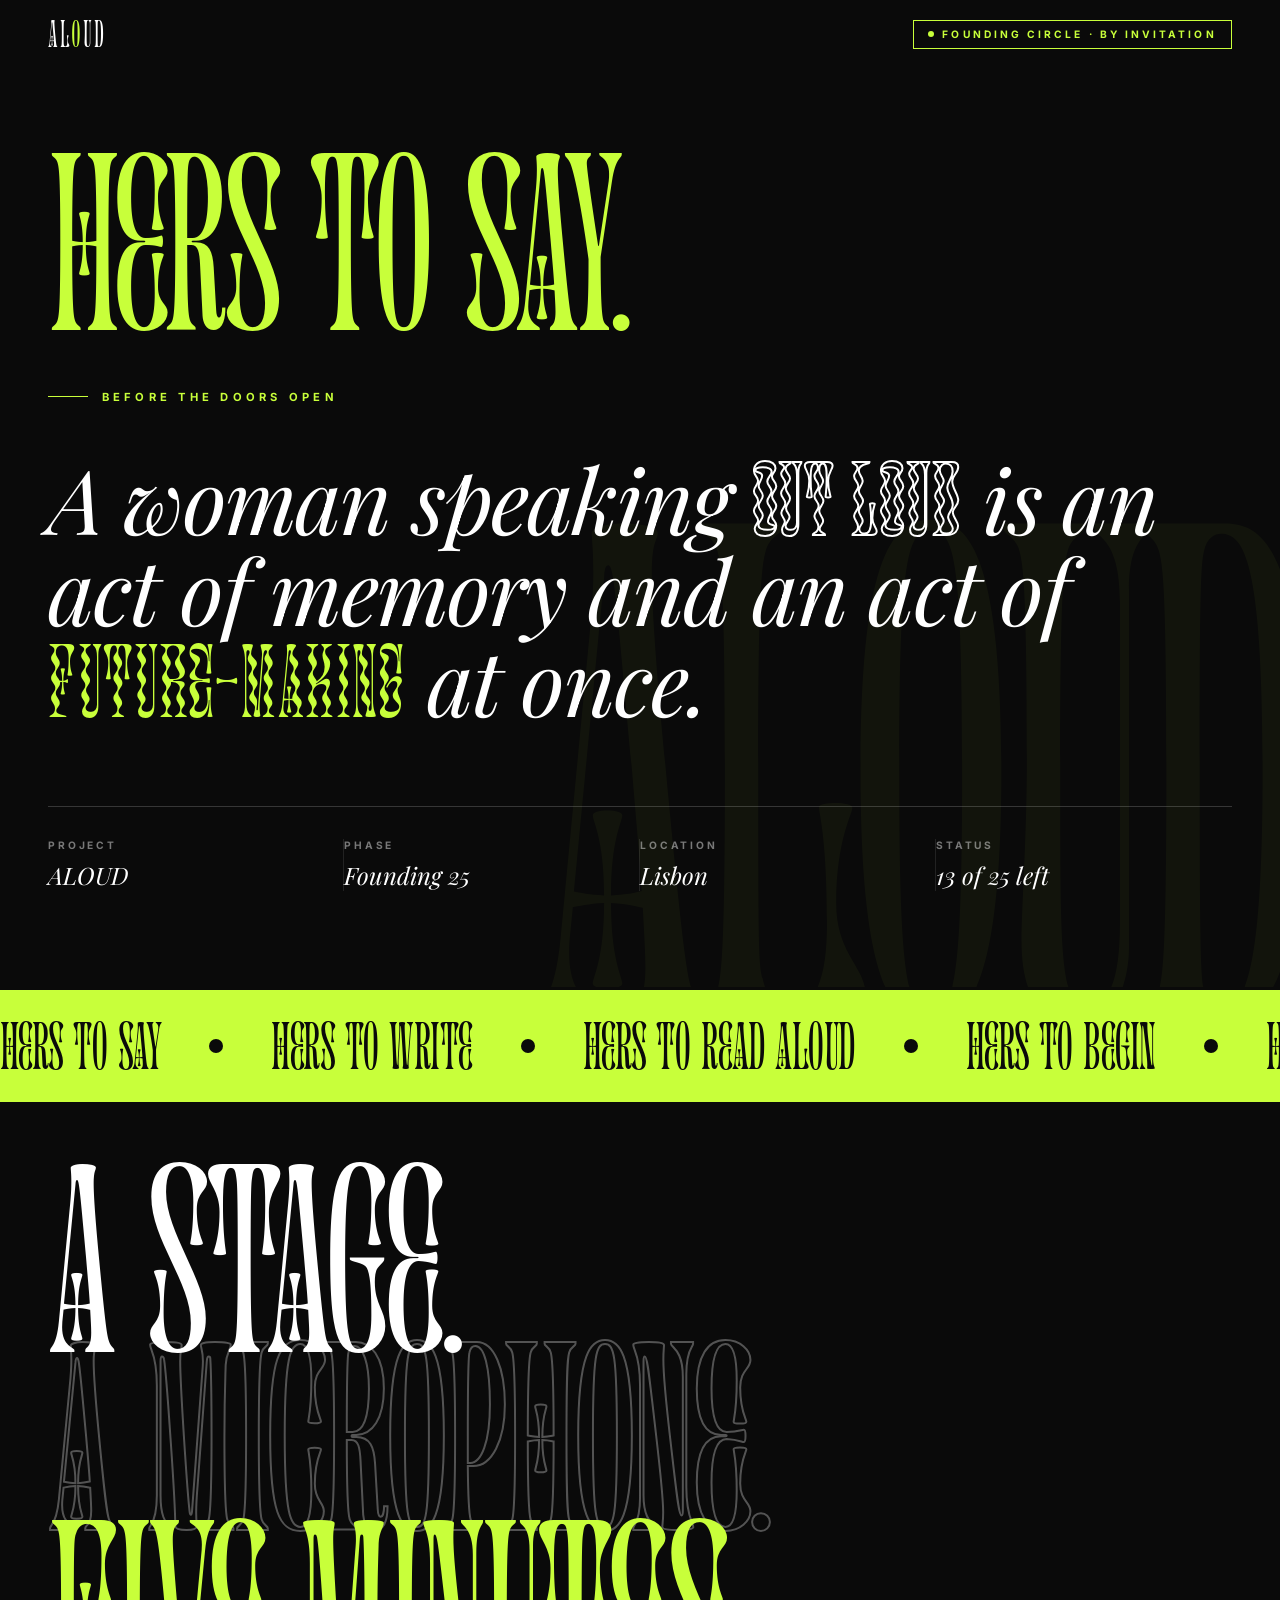
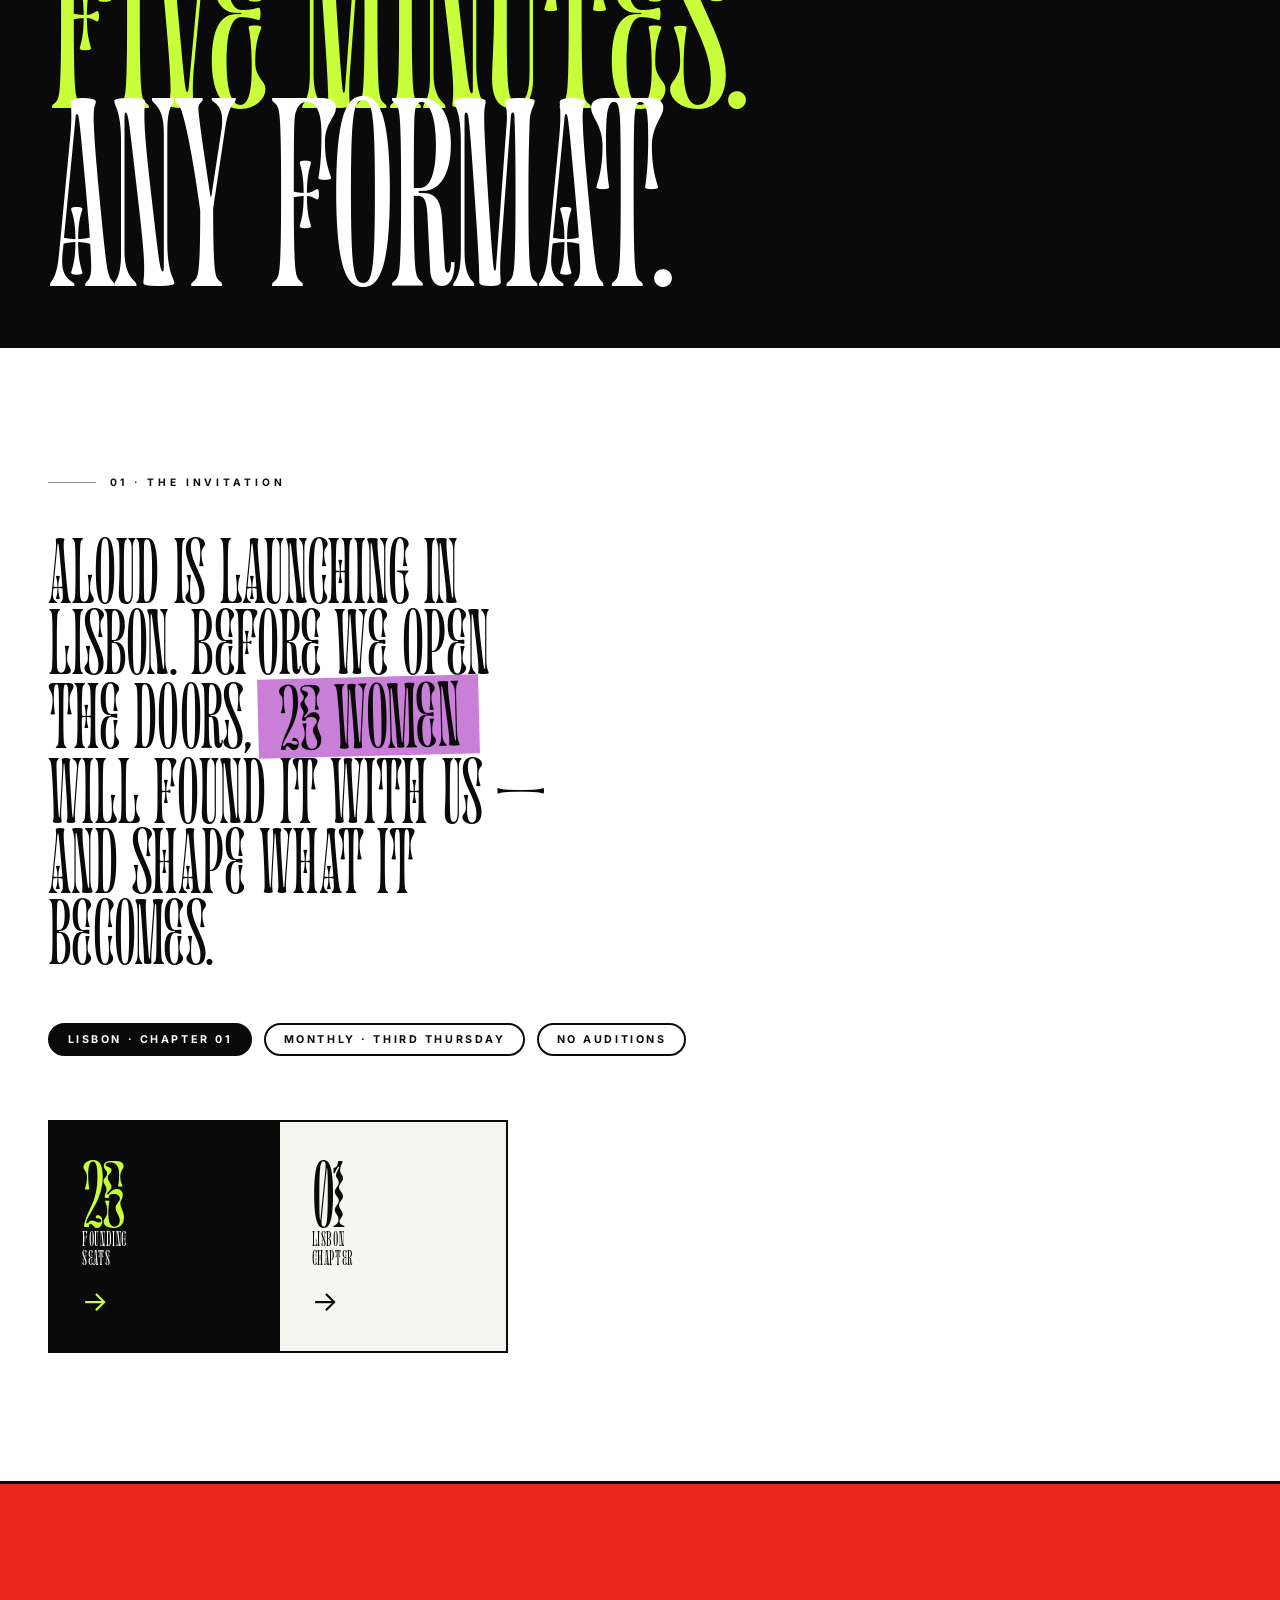
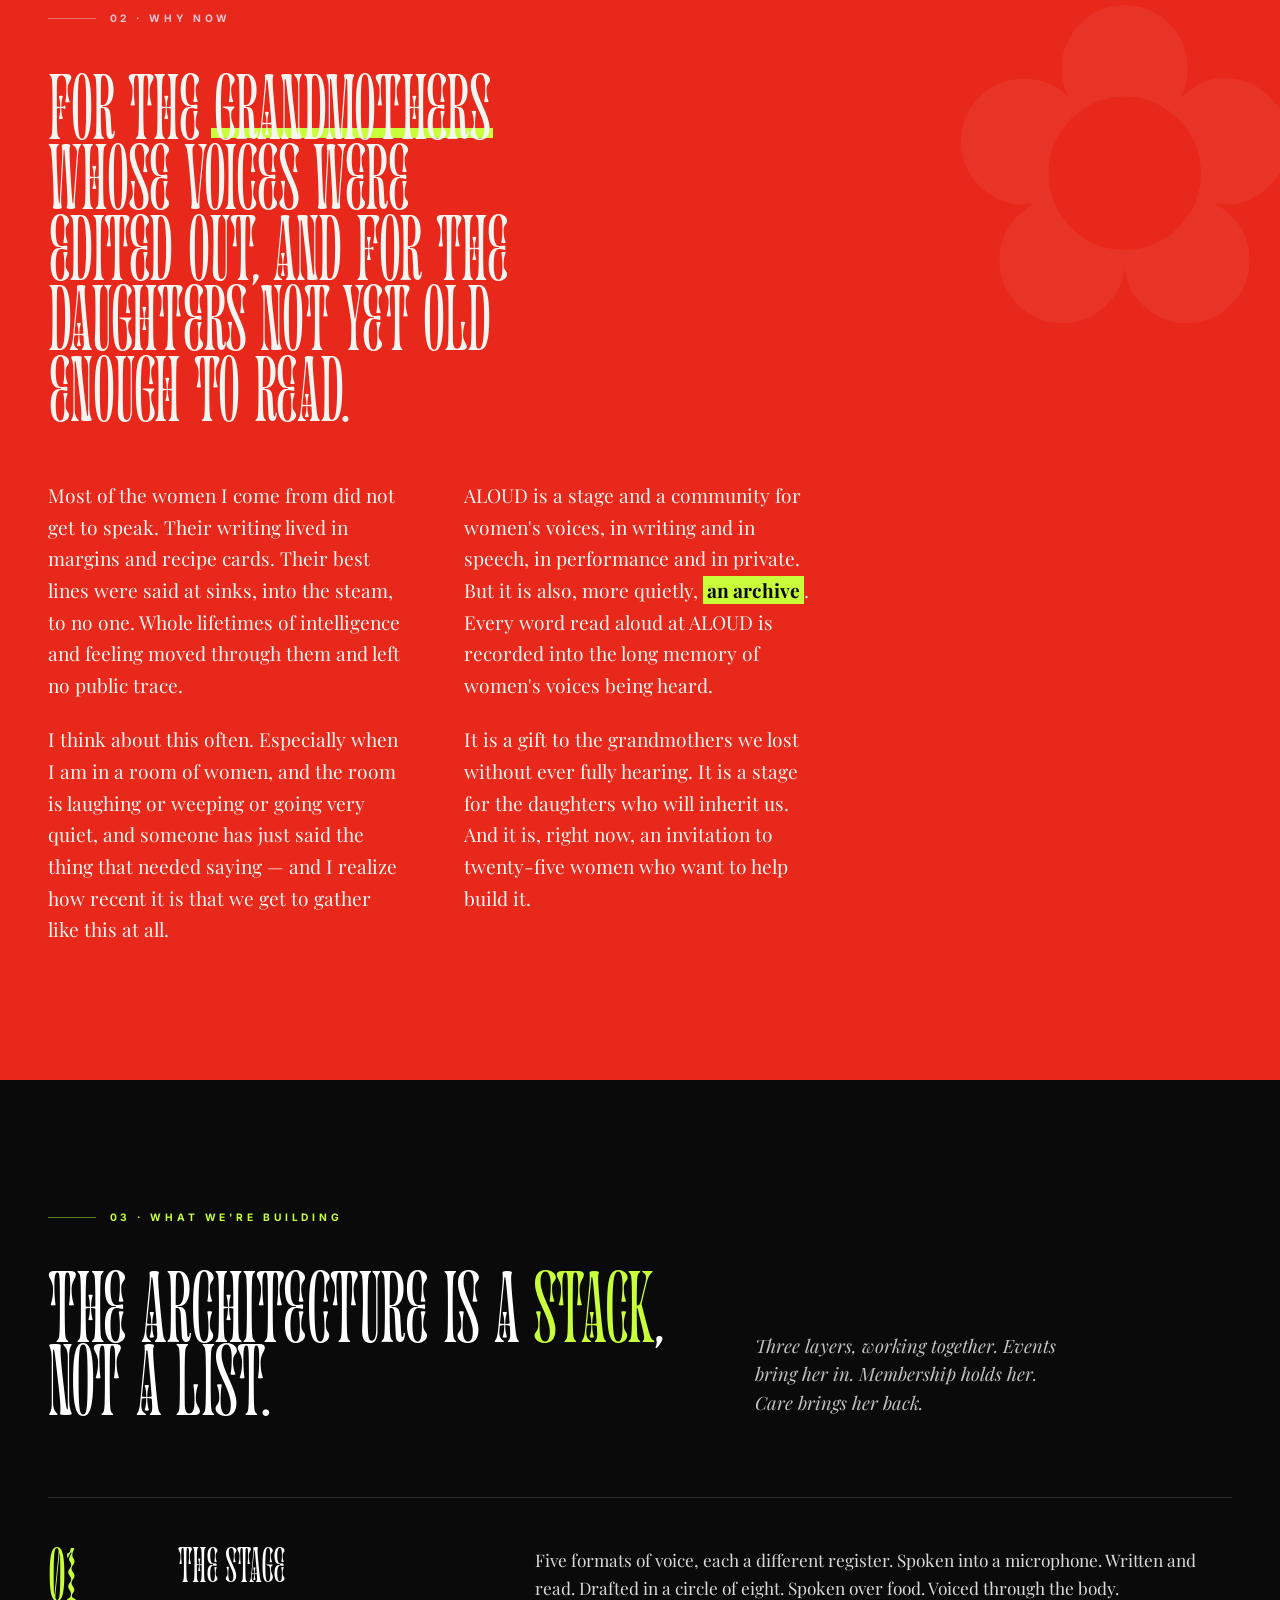
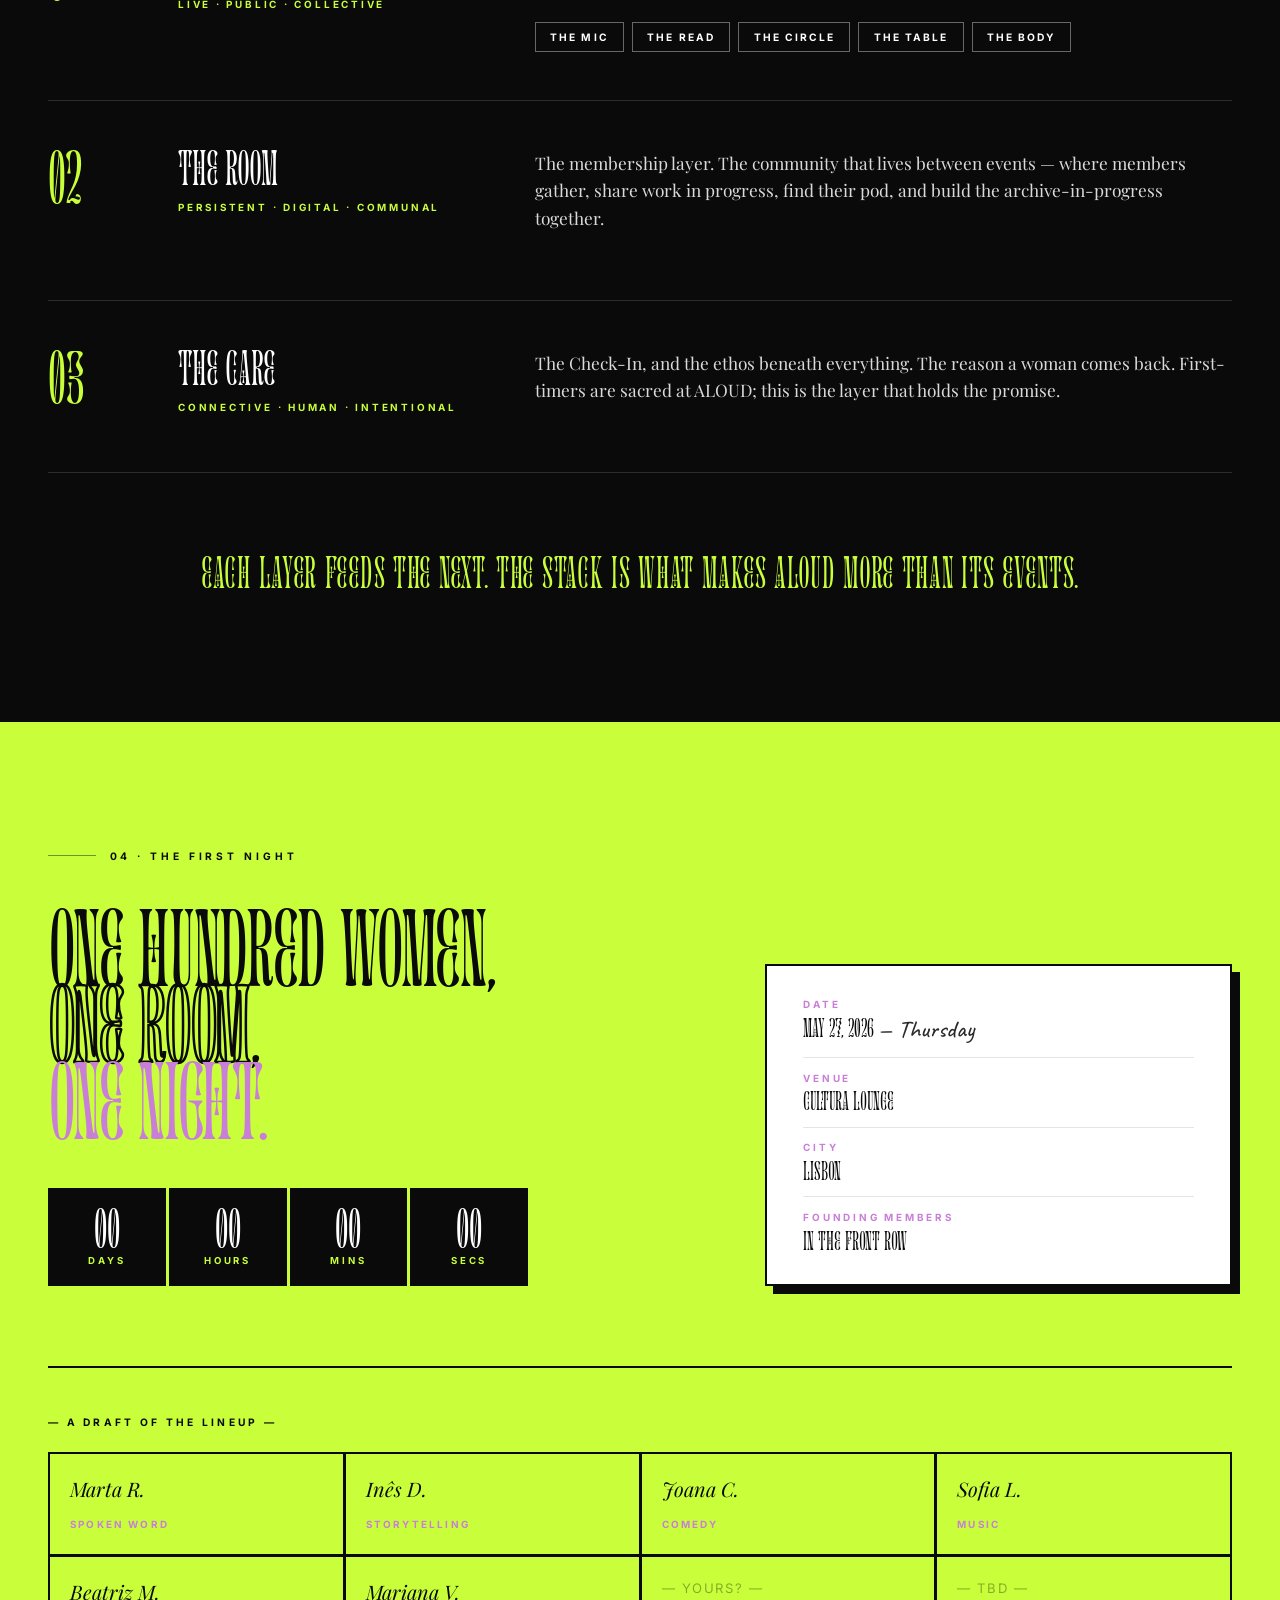
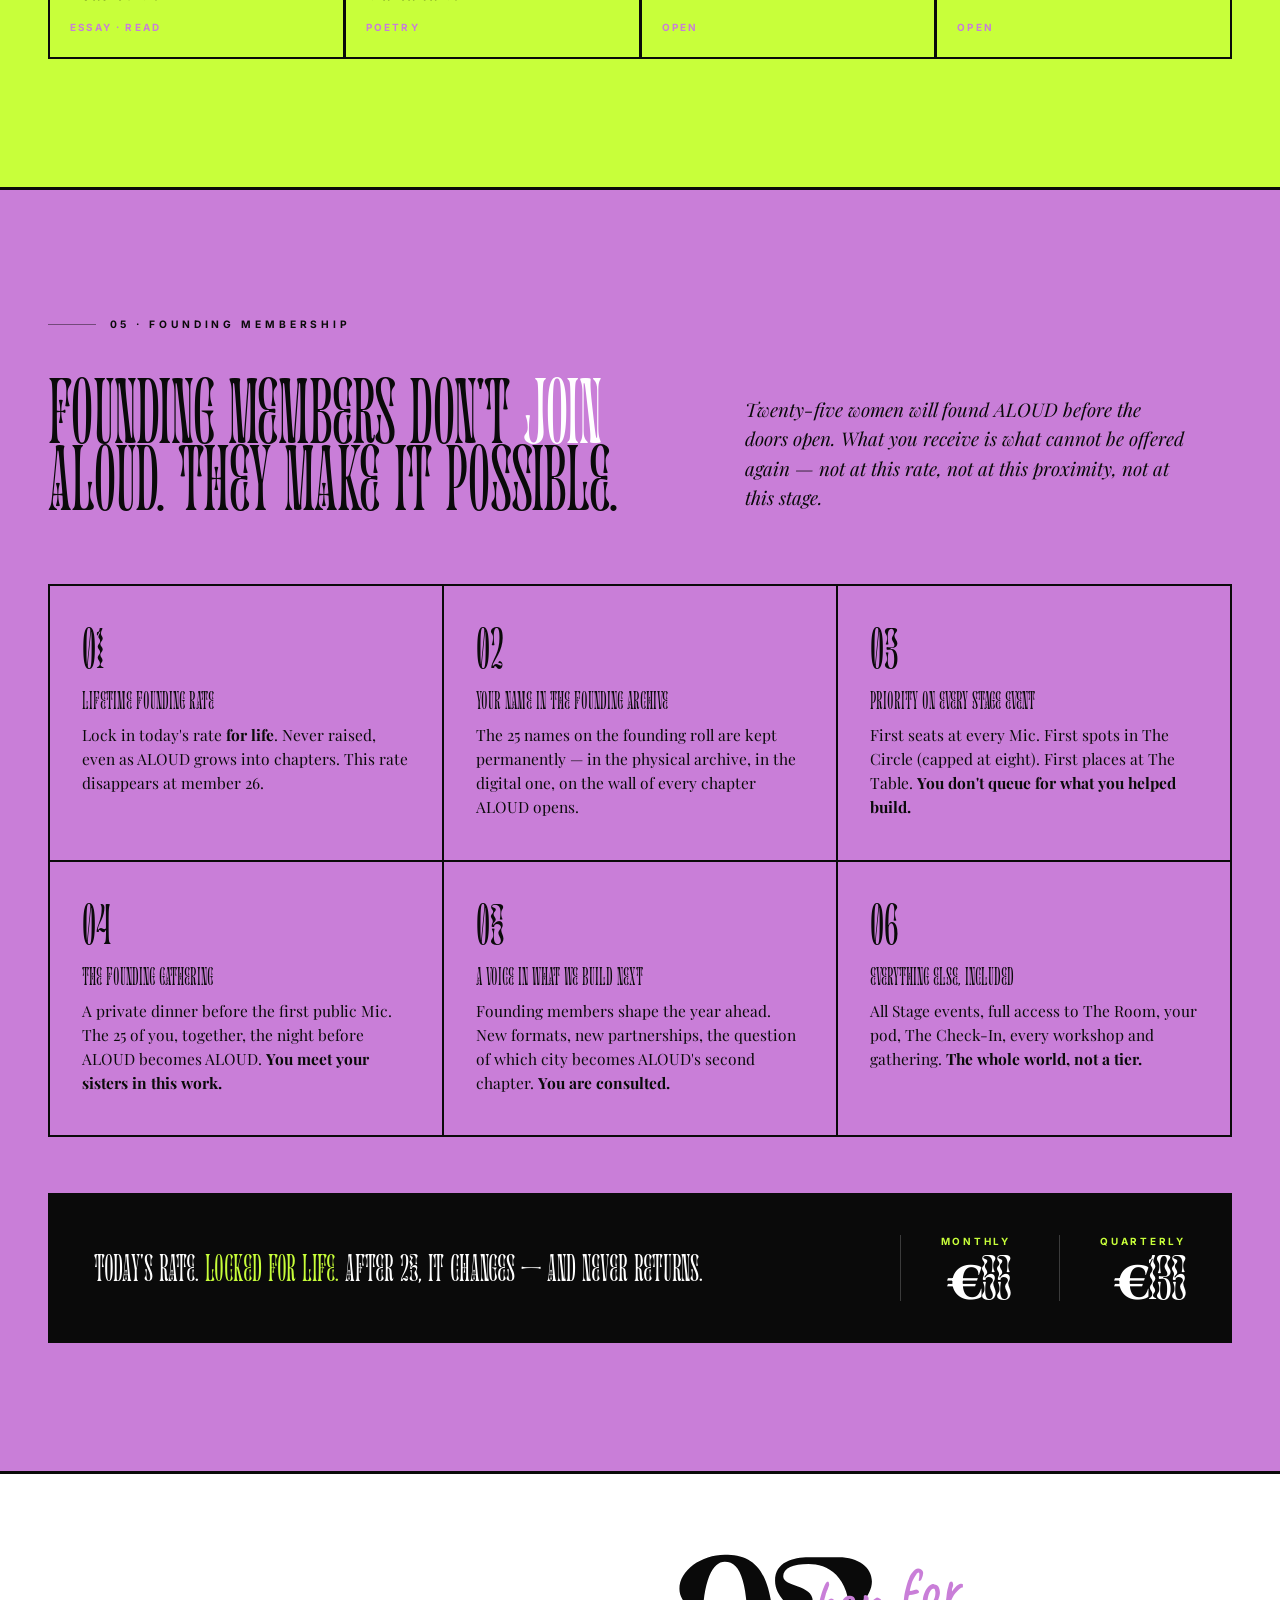
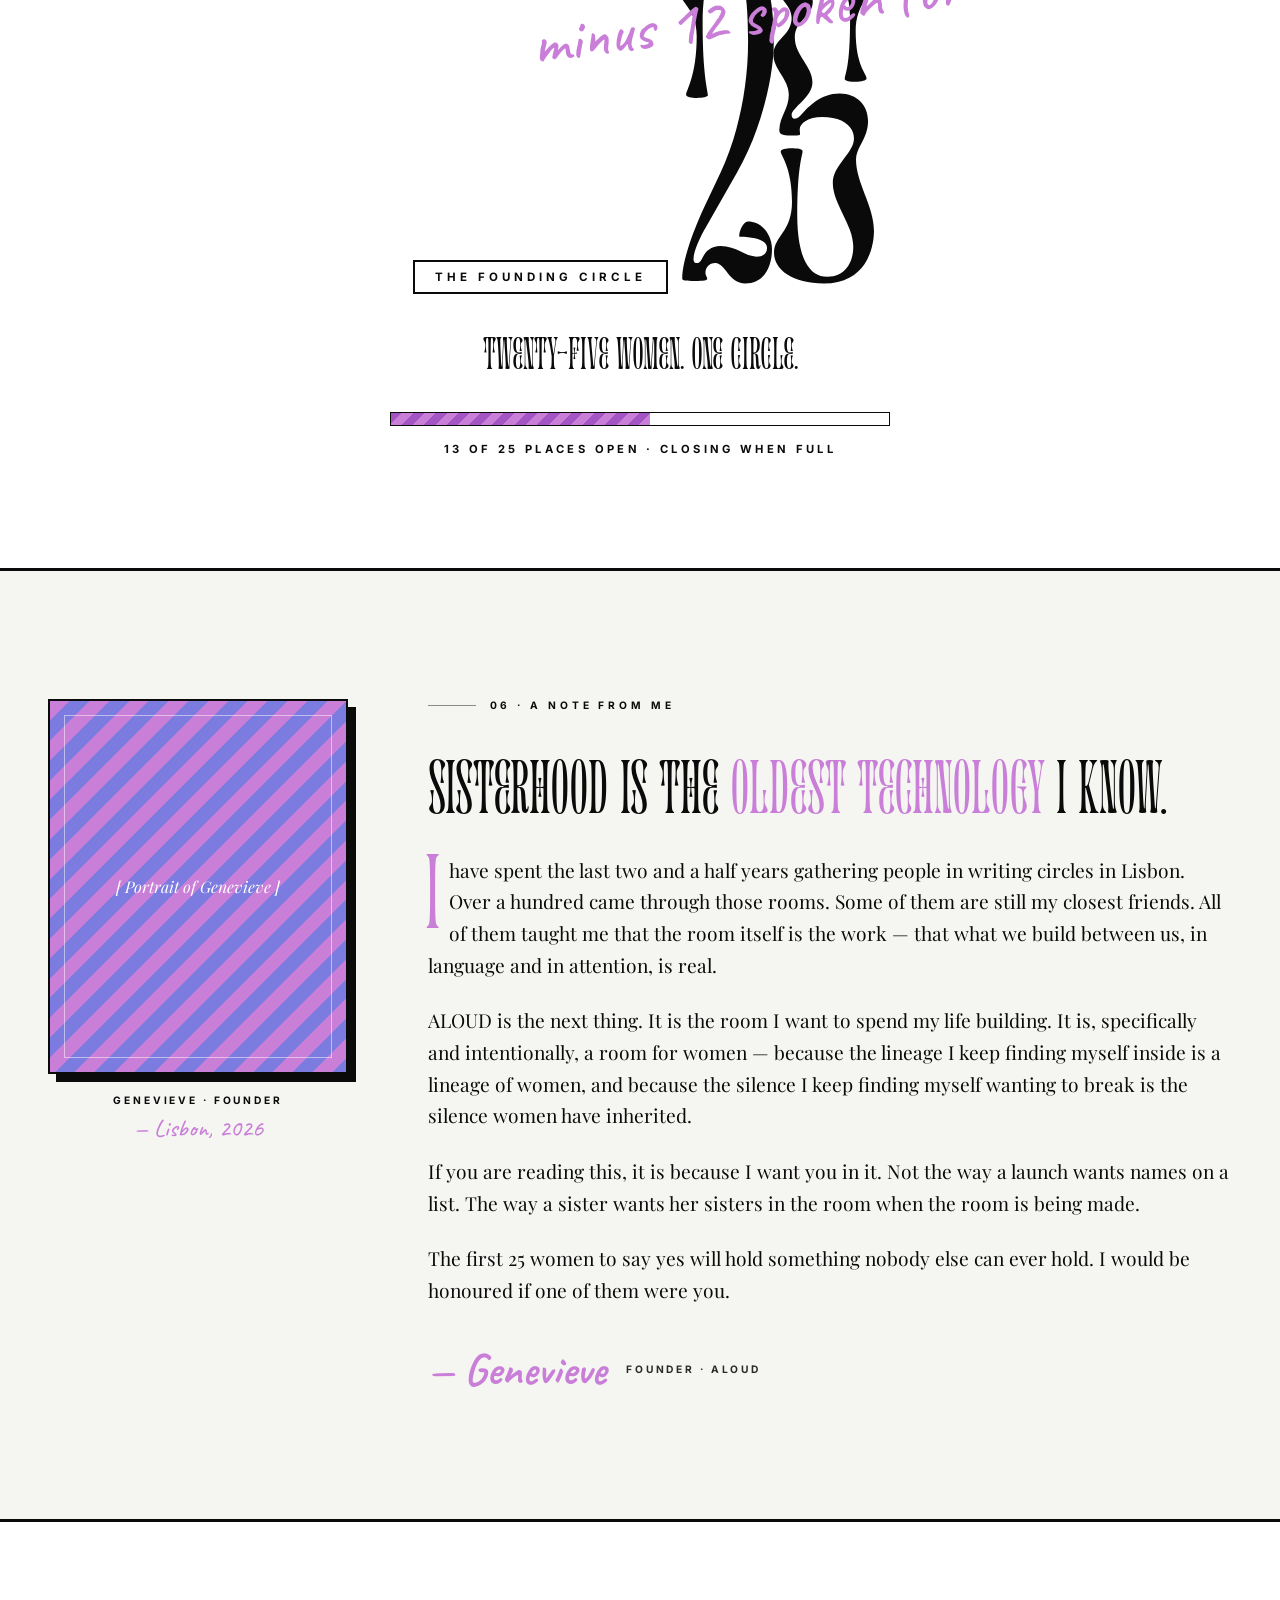
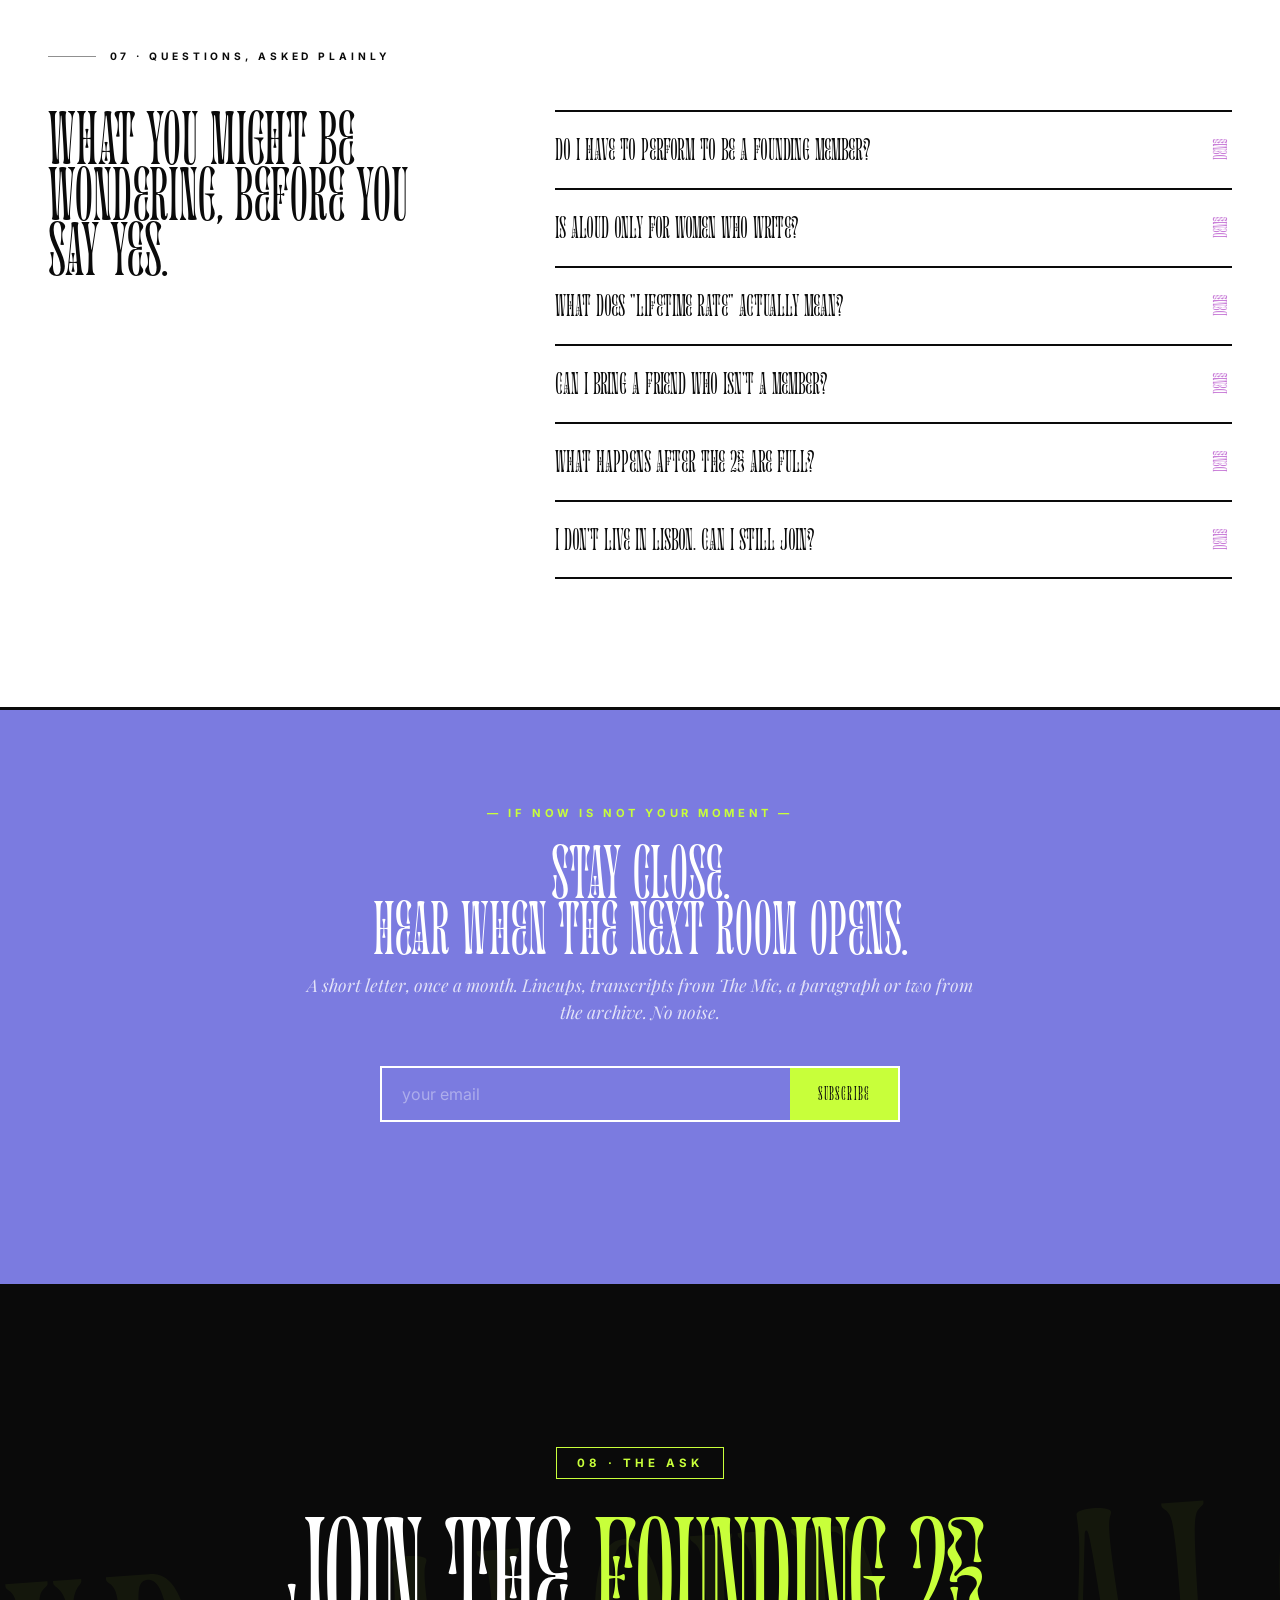
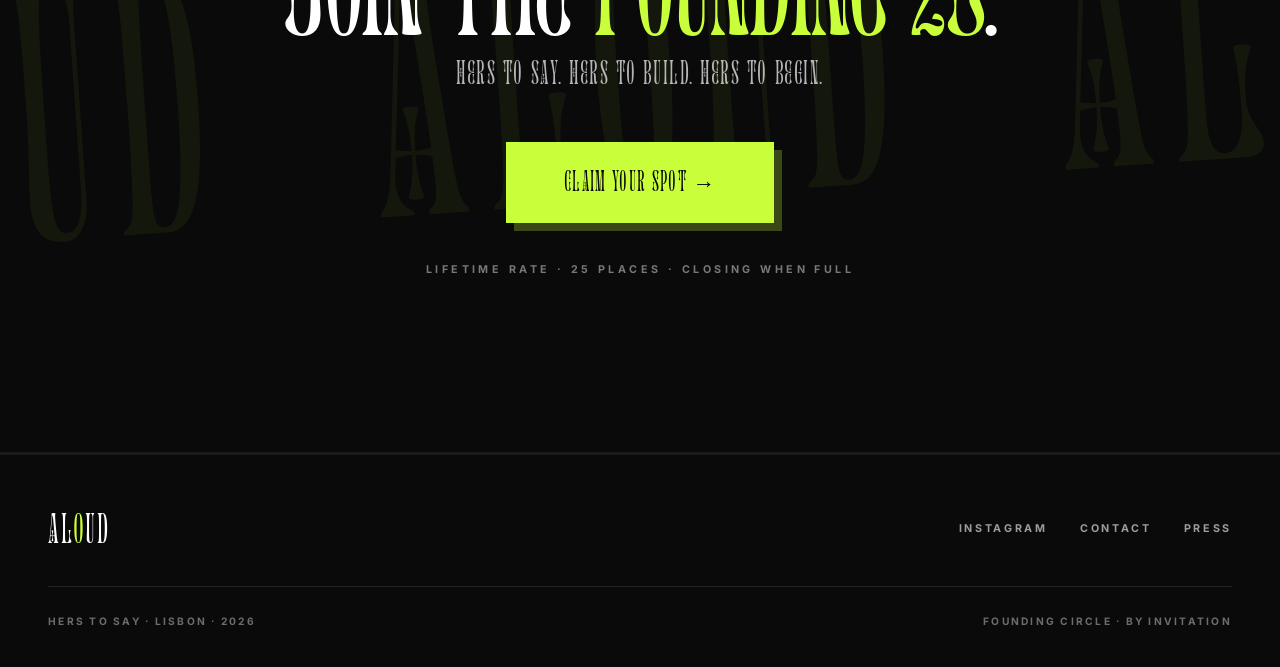
==== index.html @ 4c513ec3 "Initial commit — files at repo root Co-Authored-By: Claude Sonnet 4.6 <noreply@anthropic.com>" ====
<!DOCTYPE html>
<html lang="en">
<head>
<meta charset="UTF-8">
<meta name="viewport" content="width=device-width, initial-scale=1.0">
<meta name="robots" content="noindex, nofollow">
<title>ALOUD — The Founding 25</title>
<link rel="preconnect" href="https://fonts.googleapis.com">
<link rel="preconnect" href="https://fonts.gstatic.com" crossorigin>
<link href="https://fonts.googleapis.com/css2?family=Cinzel:wght@400;700;900&family=Playfair+Display:ital,wght@0,400;0,700;1,400;1,700&family=Inter:wght@400;500;600;700&family=Caveat:wght@400;500;700&display=swap" rel="stylesheet">
<style>
@font-face {
  font-family: 'Glassure';
  src: url('fonts/Glassure.otf') format('opentype');
  font-weight: 100 900;
  font-style: normal;
  font-display: swap;
}

:root {
  --lime: #C8FF3A;
  --red: #E8281A;
  --pink: #F4C4D4;
  --lilac: #C97ED8;
  --periwinkle: #7B7BE0;
  --black: #0A0A0A;
  --white: #FFFFFF;
  --off-white: #F5F5F2;
  --ink-soft: #2A2A2A;

  --display: 'Glassure', 'Cinzel', serif;
  --serif: 'Playfair Display', Georgia, serif;
  --sans: 'Inter', -apple-system, BlinkMacSystemFont, sans-serif;
  --hand: 'Caveat', cursive;

  --ease: cubic-bezier(0.7, 0, 0.2, 1);
}

*, *::before, *::after { margin: 0; padding: 0; box-sizing: border-box; }
html { scroll-behavior: smooth; }
body {
  font-family: var(--sans);
  background: var(--white);
  color: var(--black);
  overflow-x: hidden;
  -webkit-font-smoothing: antialiased;
}
::selection { background: var(--lilac); color: var(--white); }
a { color: inherit; text-decoration: none; }

/* ─── NAV ─── */
.nav {
  position: fixed;
  top: 0; left: 0; right: 0;
  z-index: 999;
  background: var(--black);
  border-bottom: 3px solid var(--black);
  display: flex;
  align-items: center;
  justify-content: space-between;
  padding: 1.25rem 3rem;
  transition: padding 250ms var(--ease);
}
.nav.compact { padding: 0.7rem 3rem; }
.nav-word {
  font-family: var(--display);
  font-weight: 900;
  font-size: 1.8rem;
  letter-spacing: 0.06em;
  color: var(--white);
  line-height: 1;
  display: inline-flex;
  align-items: baseline;
}
.nav-word .o {
  color: var(--lime);
  display: inline-block;
  animation: spin-o 20s linear infinite;
  transform-origin: 50% 55%;
}
@keyframes spin-o {
  from { transform: rotate(0deg); }
  to { transform: rotate(360deg); }
}
.nav-badge {
  font-size: 0.64rem;
  font-weight: 700;
  letter-spacing: 0.3em;
  text-transform: uppercase;
  color: var(--lime);
  border: 1.5px solid var(--lime);
  padding: 0.45rem 0.9rem;
  display: flex;
  align-items: center;
  gap: 0.5rem;
}
.nav-badge::before {
  content: '';
  width: 6px; height: 6px;
  border-radius: 50%;
  background: var(--lime);
  animation: blink 2.4s ease-in-out infinite;
}
@keyframes blink {
  0%, 100% { opacity: 1; transform: scale(1); }
  50% { opacity: 0.3; transform: scale(0.65); }
}

/* ─── HERO ─── */
.hero {
  background: var(--black);
  color: var(--white);
  padding: 10rem 3rem 6rem;
  min-height: 100vh;
  display: flex;
  flex-direction: column;
  justify-content: center;
  border-bottom: 3px solid var(--black);
  position: relative;
  overflow: hidden;
}
.hero-ghost {
  position: absolute;
  bottom: -0.1em;
  right: -0.04em;
  font-family: var(--display);
  font-weight: 900;
  font-size: clamp(18rem, 42vw, 56rem);
  color: var(--lime);
  opacity: 0.04;
  line-height: 1;
  pointer-events: none;
  user-select: none;
  letter-spacing: -0.04em;
}
.hero-inner {
  max-width: 1320px;
  margin: 0 auto;
  width: 100%;
  position: relative;
  z-index: 2;
}
.hero-eyebrow {
  font-size: 0.7rem;
  font-weight: 700;
  letter-spacing: 0.38em;
  text-transform: uppercase;
  color: var(--lime);
  margin-bottom: 3rem;
  display: inline-flex;
  align-items: center;
  gap: 0.85rem;
}
.hero-eyebrow::before {
  content: '';
  display: inline-block;
  width: 40px; height: 1px;
  background: var(--lime);
}
.hero-quote {
  font-family: 'Playfair Display', serif;
  font-style: italic;
  font-weight: 400;
  font-size: clamp(2.8rem, 7vw, 6.5rem);
  line-height: 1.02;
  letter-spacing: -0.02em;
  color: var(--white);
  max-width: 22ch;
  margin-bottom: 5rem;
}
.hero-quote .stroke {
  font-style: normal;
  font-family: var(--display);
  font-weight: 900;
  color: transparent;
  -webkit-text-stroke: 2px var(--white);
  letter-spacing: 0.02em;
  font-size: 0.88em;
}
.hero-quote .accent {
  font-style: normal;
  font-family: var(--display);
  font-weight: 900;
  color: var(--lime);
  letter-spacing: 0.02em;
  font-size: 0.88em;
}
.hero-meta {
  display: grid;
  grid-template-columns: repeat(4, 1fr);
  border-top: 1px solid rgba(255,255,255,0.18);
  padding-top: 2rem;
}
.hero-meta-item {
  font-size: 0.64rem;
  font-weight: 700;
  letter-spacing: 0.28em;
  text-transform: uppercase;
  color: rgba(255,255,255,0.45);
  border-right: 1px solid rgba(255,255,255,0.1);
  padding-right: 2rem;
}
.hero-meta-item:last-child { border-right: none; }
.hero-meta-item strong {
  display: block;
  font-family: 'Playfair Display', serif;
  font-style: italic;
  font-weight: 400;
  font-size: 1.5rem;
  letter-spacing: 0;
  text-transform: none;
  margin-top: 0.5rem;
  color: var(--white);
}

/* ─── MARQUEE ─── */
.marquee {
  background: var(--lime);
  border-bottom: 3px solid var(--black);
  padding: 1.75rem 0;
  overflow: hidden;
  cursor: default;
}
.marquee-track {
  display: flex;
  width: max-content;
  animation: marquee 55s linear infinite;
  font-family: var(--display);
  font-weight: 900;
  font-size: clamp(2rem, 4vw, 3.2rem);
  letter-spacing: -0.01em;
  text-transform: uppercase;
  color: var(--black);
  white-space: nowrap;
}
.marquee-track:hover { animation-play-state: paused; }
.marquee-group {
  display: inline-flex;
  align-items: center;
  gap: 3rem;
  padding-right: 3rem;
  flex-shrink: 0;
}
.m-dot {
  width: 14px; height: 14px;
  border-radius: 50%;
  background: var(--black);
  display: inline-block;
  flex-shrink: 0;
}
@keyframes marquee {
  from { transform: translateX(0); }
  to { transform: translateX(-50%); }
}

/* ─── SECTION LABEL ─── */
.section-label {
  font-size: 0.64rem;
  font-weight: 700;
  letter-spacing: 0.38em;
  text-transform: uppercase;
  margin-bottom: 3rem;
  display: flex;
  align-items: center;
  gap: 0.85rem;
}
.section-label .rule {
  display: inline-block;
  width: 48px; height: 1px;
  background: currentColor;
  opacity: 0.45;
  flex-shrink: 0;
}

/* ─── INVITATION ─── */
.invitation {
  background: var(--white);
  border-bottom: 3px solid var(--black);
  padding: 8rem 3rem;
}
.invitation-inner { max-width: 1320px; margin: 0 auto; }
.invitation-text {
  font-family: var(--display);
  font-weight: 700;
  font-size: clamp(2.2rem, 5.5vw, 5rem);
  line-height: 1.0;
  letter-spacing: -0.01em;
  text-transform: uppercase;
  color: var(--black);
  max-width: 22ch;
  margin-bottom: 3.5rem;
}
.invitation-text .hl {
  background: var(--lilac);
  color: var(--black);
  padding: 0.06em 0.28em;
  display: inline-block;
  transform: rotate(-1.4deg);
  margin: 0 0.1em;
}
.tag-row {
  display: flex;
  gap: 0.75rem;
  flex-wrap: wrap;
}
.tag {
  font-size: 0.67rem;
  font-weight: 700;
  letter-spacing: 0.24em;
  text-transform: uppercase;
  padding: 0.5rem 1.1rem;
  border: 2px solid var(--black);
  border-radius: 999px;
}
.tag.filled { background: var(--black); color: var(--white); }

/* ─── WHY NOW ─── */
.why {
  background: var(--red);
  color: var(--off-white);
  border-bottom: 3px solid var(--black);
  padding: 8rem 3rem;
  position: relative;
  overflow: hidden;
}
.why::after {
  content: '✿';
  position: absolute;
  right: -2rem; top: 4rem;
  font-size: 28rem;
  color: var(--pink);
  opacity: 0.07;
  pointer-events: none;
  font-family: serif;
  line-height: 1;
}
.why-inner {
  max-width: 1320px;
  margin: 0 auto;
  position: relative;
  z-index: 2;
}
.why .section-label { color: var(--pink); }
.why-heading {
  font-family: var(--display);
  font-weight: 700;
  font-size: clamp(2.2rem, 5.5vw, 5rem);
  line-height: 1.0;
  letter-spacing: -0.01em;
  text-transform: uppercase;
  max-width: 20ch;
  margin-bottom: 3.5rem;
}
.why-heading .ul {
  position: relative;
  display: inline-block;
}
.why-heading .ul::after {
  content: '';
  position: absolute;
  bottom: 0.06em; left: -0.04em; right: -0.04em;
  height: 0.14em;
  background: var(--lime);
  z-index: -1;
}
.why-body {
  font-family: 'Playfair Display', serif;
  font-size: 1.2rem;
  line-height: 1.65;
  color: var(--off-white);
  max-width: 64ch;
  columns: 2;
  gap: 4rem;
}
.why-body p { margin-bottom: 1.4rem; break-inside: avoid; }
.why-body strong {
  background: var(--lime);
  color: var(--black);
  padding: 0.04em 0.2em;
}

/* ─── STACK ─── */
.stack {
  background: var(--black);
  color: var(--white);
  border-bottom: 3px solid var(--black);
  padding: 8rem 3rem;
}
.stack-inner { max-width: 1320px; margin: 0 auto; }
.stack .section-label { color: var(--lime); }
.stack-header {
  display: grid;
  grid-template-columns: 1.35fr 1fr;
  gap: 4rem;
  align-items: end;
  margin-bottom: 5rem;
}
.stack-heading {
  font-family: var(--display);
  font-weight: 900;
  font-size: clamp(2.5rem, 6vw, 5.5rem);
  line-height: 0.95;
  letter-spacing: -0.01em;
  text-transform: uppercase;
}
.stack-heading .accent { color: var(--lime); }
.stack-sub {
  font-family: 'Playfair Display', serif;
  font-style: italic;
  font-size: 1.15rem;
  line-height: 1.55;
  opacity: 0.75;
  max-width: 32ch;
}
.layers { display: flex; flex-direction: column; }
.layer {
  display: grid;
  grid-template-columns: 90px 1fr 2.2fr;
  gap: 2.5rem;
  padding: 3rem 0;
  border-top: 1.5px solid rgba(255,255,255,0.14);
  align-items: start;
}
.layer:last-child { border-bottom: 1.5px solid rgba(255,255,255,0.14); }
.layer-num {
  font-family: var(--display);
  font-weight: 900;
  font-size: 3.5rem;
  line-height: 1;
  color: var(--lime);
}
.layer-name {
  font-family: var(--display);
  font-weight: 700;
  font-size: clamp(1.6rem, 3vw, 2.6rem);
  text-transform: uppercase;
  line-height: 1;
  color: var(--white);
}
.layer-tag {
  font-size: 0.62rem;
  font-weight: 700;
  letter-spacing: 0.28em;
  text-transform: uppercase;
  color: var(--lime);
  margin-top: 0.85rem;
}
.layer-text {
  font-family: 'Playfair Display', serif;
  font-size: 1.08rem;
  line-height: 1.6;
  opacity: 0.85;
  margin-bottom: 1.25rem;
}
.programs {
  display: flex;
  flex-wrap: wrap;
  gap: 0.5rem;
  margin-top: 0.25rem;
}
.program {
  font-size: 0.64rem;
  font-weight: 700;
  letter-spacing: 0.2em;
  text-transform: uppercase;
  padding: 0.5rem 0.9rem;
  border: 1.5px solid rgba(255,255,255,0.38);
  color: var(--white);
  transition: all 200ms;
  cursor: default;
}
.program:hover { background: var(--lime); border-color: var(--lime); color: var(--black); }
.stack-closer {
  margin-top: 5rem;
  text-align: center;
  font-family: var(--display);
  font-weight: 700;
  font-size: clamp(1.4rem, 2.8vw, 2.2rem);
  text-transform: uppercase;
  color: var(--lime);
  letter-spacing: 0.02em;
}

/* ─── FIRST NIGHT ─── */
.first-night {
  background: var(--lime);
  border-bottom: 3px solid var(--black);
  padding: 8rem 3rem;
}
.first-night-inner { max-width: 1320px; margin: 0 auto; }
.first-night .section-label { color: var(--black); }
.night-top {
  display: grid;
  grid-template-columns: 1.4fr 1fr;
  gap: 4rem;
  align-items: end;
  margin-bottom: 5rem;
}
.night-heading {
  font-family: var(--display);
  font-weight: 900;
  font-size: clamp(2.5rem, 6.5vw, 6rem);
  line-height: 0.92;
  letter-spacing: -0.015em;
  text-transform: uppercase;
  color: var(--black);
  margin-bottom: 3rem;
}
.night-heading .stroke {
  -webkit-text-stroke: 2.5px var(--black);
  color: transparent;
}
.night-heading .fuchsia { color: var(--lilac); }
.event-card {
  background: var(--white);
  border: 2.5px solid var(--black);
  box-shadow: 8px 8px 0 var(--black);
  padding: 2rem 2.25rem;
}
.event-row {
  padding: 0.85rem 0;
  border-bottom: 1px solid rgba(0,0,0,0.1);
}
.event-row:first-child { padding-top: 0; }
.event-row:last-child { border-bottom: none; padding-bottom: 0; }
.event-label {
  font-size: 0.62rem;
  font-weight: 700;
  letter-spacing: 0.28em;
  text-transform: uppercase;
  color: var(--lilac);
  margin-bottom: 0.35rem;
}
.event-val {
  font-family: var(--display);
  font-weight: 700;
  font-size: 1.3rem;
  color: var(--black);
  text-transform: uppercase;
  line-height: 1.15;
}
.event-val .hand {
  font-family: 'Caveat', cursive;
  font-weight: 500;
  font-size: 1.5rem;
  text-transform: none;
  color: var(--ink-soft);
}
.countdown {
  display: grid;
  grid-template-columns: repeat(4, 1fr);
  gap: 3px;
  max-width: 480px;
}
.cd-cell {
  background: var(--black);
  color: var(--white);
  text-align: center;
  padding: 1.25rem 0.5rem;
}
.cd-num {
  font-family: var(--display);
  font-weight: 900;
  font-size: 2.6rem;
  line-height: 1;
  font-variant-numeric: tabular-nums;
}
.cd-label {
  font-size: 0.6rem;
  font-weight: 700;
  letter-spacing: 0.28em;
  text-transform: uppercase;
  color: var(--lime);
  margin-top: 0.4rem;
}
.lineup {
  border-top: 2px solid var(--black);
  padding-top: 3rem;
}
.lineup-label {
  font-size: 0.64rem;
  font-weight: 700;
  letter-spacing: 0.32em;
  text-transform: uppercase;
  color: var(--black);
  margin-bottom: 1.5rem;
}
.lineup-grid {
  display: grid;
  grid-template-columns: repeat(4, 1fr);
  gap: 3px;
  background: var(--black);
  border: 2px solid var(--black);
}
.lineup-cell {
  background: var(--lime);
  padding: 1.5rem 1.25rem;
  min-height: 100px;
  display: flex;
  flex-direction: column;
  gap: 0.3rem;
  transition: background 200ms;
}
.lineup-cell:hover { background: var(--white); }
.lineup-name {
  font-family: 'Playfair Display', serif;
  font-style: italic;
  font-size: 1.25rem;
  color: var(--black);
  line-height: 1.1;
}
.lineup-form {
  font-size: 0.62rem;
  font-weight: 700;
  letter-spacing: 0.22em;
  text-transform: uppercase;
  color: var(--lilac);
  margin-top: auto;
}
.lineup-cell.tbd .lineup-name {
  color: rgba(0,0,0,0.32);
  font-style: normal;
  font-family: var(--sans);
  font-size: 0.82rem;
  letter-spacing: 0.12em;
  text-transform: uppercase;
}

/* ─── FOUNDING MEMBERSHIP ─── */
.founding {
  background: var(--lilac);
  border-bottom: 3px solid var(--black);
  padding: 8rem 3rem;
}
.founding-inner { max-width: 1320px; margin: 0 auto; }
.founding .section-label { color: var(--black); }
.founding-header {
  display: grid;
  grid-template-columns: 1.3fr 1fr;
  gap: 4rem;
  align-items: end;
  margin-bottom: 4.5rem;
}
.founding-heading {
  font-family: var(--display);
  font-weight: 900;
  font-size: clamp(2.3rem, 5.5vw, 5rem);
  line-height: 0.95;
  letter-spacing: -0.01em;
  text-transform: uppercase;
  color: var(--black);
}
.founding-heading .cream { color: var(--white); }
.founding-lead {
  font-family: 'Playfair Display', serif;
  font-style: italic;
  font-size: 1.18rem;
  line-height: 1.55;
  color: var(--black);
  max-width: 40ch;
}
.benefits-grid {
  display: grid;
  grid-template-columns: repeat(3, 1fr);
  border-top: 2.5px solid var(--black);
  border-left: 2.5px solid var(--black);
}
.benefit {
  padding: 2.5rem 2rem;
  border-right: 2.5px solid var(--black);
  border-bottom: 2.5px solid var(--black);
  background: var(--lilac);
  transition: background 260ms;
}
.benefit:hover { background: var(--white); }
.b-num {
  font-family: var(--display);
  font-weight: 900;
  font-size: 2.75rem;
  color: var(--black);
  line-height: 1;
  margin-bottom: 1.25rem;
}
.b-title {
  font-family: var(--display);
  font-weight: 700;
  font-size: 1.2rem;
  text-transform: uppercase;
  color: var(--black);
  margin-bottom: 0.75rem;
  line-height: 1.1;
}
.b-desc {
  font-family: 'Playfair Display', serif;
  font-size: 0.97rem;
  line-height: 1.55;
  color: var(--black);
}
.b-desc strong { font-weight: 700; }
.pricing-bar {
  margin-top: 3.5rem;
  background: var(--black);
  color: var(--white);
  padding: 2.5rem 2.75rem;
  display: grid;
  grid-template-columns: 1fr auto auto;
  gap: 3rem;
  align-items: center;
  border: 2.5px solid var(--black);
}
.pricing-text {
  font-family: var(--display);
  font-weight: 700;
  font-size: clamp(1.2rem, 2.4vw, 1.8rem);
  text-transform: uppercase;
  line-height: 1.1;
}
.pricing-text .accent { color: var(--lime); }
.price-block {
  text-align: right;
  border-left: 1.5px solid rgba(255,255,255,0.2);
  padding-left: 2.5rem;
}
.p-label {
  font-size: 0.62rem;
  font-weight: 700;
  letter-spacing: 0.28em;
  text-transform: uppercase;
  color: var(--lime);
  margin-bottom: 0.4rem;
}
.p-val {
  font-family: var(--display);
  font-weight: 900;
  font-size: 3rem;
  letter-spacing: -0.02em;
  line-height: 1;
}

/* ─── THE NUMBER ─── */
.the-number {
  background: var(--white);
  border-bottom: 3px solid var(--black);
  padding: 6rem 3rem 7rem;
  text-align: center;
  overflow: hidden;
  position: relative;
}
.num-eyebrow {
  font-size: 0.72rem;
  font-weight: 700;
  letter-spacing: 0.35em;
  text-transform: uppercase;
  color: var(--black);
  border: 2px solid var(--black);
  display: inline-block;
  padding: 0.5rem 1.25rem;
  margin-bottom: 1.5rem;
}
.num-display {
  font-family: var(--display);
  font-weight: 900;
  font-size: clamp(10rem, 28vw, 22rem);
  line-height: 0.85;
  letter-spacing: -0.04em;
  color: var(--black);
  display: inline-block;
  position: relative;
}
.num-minus {
  font-family: 'Caveat', cursive;
  font-weight: 500;
  font-size: 0.18em;
  color: var(--lilac);
  position: absolute;
  top: 0.2em;
  right: -1.5em;
  transform: rotate(-8deg);
  white-space: nowrap;
  letter-spacing: 0;
  text-transform: none;
  line-height: 1;
}
.num-caption {
  font-family: var(--display);
  font-weight: 700;
  font-size: clamp(1.4rem, 2.8vw, 2.2rem);
  text-transform: uppercase;
  color: var(--black);
  margin-top: 1rem;
}
.num-progress {
  margin: 2.5rem auto 0;
  max-width: 500px;
  height: 14px;
  border: 1.5px solid var(--black);
  position: relative;
  overflow: hidden;
}
.num-progress-fill {
  height: 100%;
  width: 52%;
  background-image: repeating-linear-gradient(
    -45deg,
    var(--lilac) 0, var(--lilac) 8px,
    #a355c3 8px, #a355c3 16px
  );
}
.num-progress-label {
  margin-top: 1rem;
  font-size: 0.7rem;
  font-weight: 700;
  letter-spacing: 0.3em;
  text-transform: uppercase;
  color: var(--black);
}

/* ─── NOTE ─── */
.note {
  background: var(--off-white);
  border-bottom: 3px solid var(--black);
  padding: 8rem 3rem;
}
.note-inner {
  max-width: 1320px;
  margin: 0 auto;
  display: grid;
  grid-template-columns: 300px 1fr;
  gap: 5rem;
  align-items: start;
}
.portrait-wrap { position: sticky; top: 7rem; }
.portrait {
  aspect-ratio: 4/5;
  background: repeating-linear-gradient(
    135deg,
    var(--lilac) 0 14px,
    var(--periwinkle) 14px 28px
  );
  border: 2px solid var(--black);
  box-shadow: 8px 8px 0 var(--black);
  display: flex;
  align-items: center;
  justify-content: center;
  font-family: 'Playfair Display', serif;
  font-style: italic;
  font-size: 1rem;
  color: var(--white);
  padding: 2rem;
  text-align: center;
  position: relative;
}
.portrait::before {
  content: '';
  position: absolute;
  inset: 14px;
  border: 1px solid rgba(255,255,255,0.5);
  pointer-events: none;
}
.portrait-caption {
  margin-top: 1.25rem;
  font-size: 0.64rem;
  font-weight: 700;
  letter-spacing: 0.28em;
  text-transform: uppercase;
  text-align: center;
}
.portrait-caption .hand {
  display: block;
  margin-top: 0.4rem;
  font-family: 'Caveat', cursive;
  font-size: 1.5rem;
  text-transform: none;
  letter-spacing: 0;
  color: var(--lilac);
  font-weight: 500;
}
.note .section-label { color: var(--black); }
.note-heading {
  font-family: var(--display);
  font-weight: 900;
  font-size: clamp(2rem, 4.5vw, 3.8rem);
  line-height: 0.96;
  text-transform: uppercase;
  color: var(--black);
  margin-bottom: 2.5rem;
}
.note-heading .pink { color: var(--lilac); }
.note-body {
  font-family: 'Playfair Display', serif;
  font-size: 1.2rem;
  line-height: 1.65;
  color: var(--black);
}
.note-body p { margin-bottom: 1.5rem; }
.note-body p:first-child::first-letter {
  font-family: var(--display);
  font-weight: 900;
  font-size: 5rem;
  line-height: 0.82;
  float: left;
  margin: 0.05em 0.12em 0 -0.04em;
  color: var(--lilac);
}
.sig {
  margin-top: 2.5rem;
  display: flex;
  align-items: center;
  gap: 1.25rem;
}
.sig-name {
  font-family: 'Caveat', cursive;
  font-weight: 700;
  font-size: 2.8rem;
  color: var(--lilac);
  line-height: 1;
}
.sig-role {
  font-size: 0.64rem;
  font-weight: 700;
  letter-spacing: 0.28em;
  text-transform: uppercase;
  color: var(--ink-soft);
}

/* ─── FAQ ─── */
.faq {
  background: var(--white);
  border-bottom: 3px solid var(--black);
  padding: 8rem 3rem;
}
.faq-inner { max-width: 1320px; margin: 0 auto; }
.faq-grid {
  display: grid;
  grid-template-columns: 1fr 1.65fr;
  gap: 6rem;
  align-items: start;
}
.faq-sticky-head {
  font-family: var(--display);
  font-weight: 900;
  font-size: clamp(2rem, 4.5vw, 3.6rem);
  text-transform: uppercase;
  color: var(--black);
  line-height: 0.96;
  position: sticky;
  top: 6.5rem;
}
.faq-list { display: flex; flex-direction: column; }
.faq-item {
  border-top: 2px solid var(--black);
  cursor: pointer;
}
.faq-item:last-child { border-bottom: 2px solid var(--black); }
.faq-q {
  display: flex;
  justify-content: space-between;
  align-items: center;
  gap: 2rem;
  padding: 1.5rem 0;
  font-family: var(--display);
  font-weight: 700;
  font-size: clamp(1rem, 1.9vw, 1.45rem);
  text-transform: uppercase;
  line-height: 1.2;
  color: var(--black);
  user-select: none;
}
.faq-toggle {
  font-family: var(--display);
  font-weight: 700;
  font-size: 1.6rem;
  color: var(--lilac);
  flex-shrink: 0;
  width: 1.5rem;
  text-align: center;
  transition: transform 200ms;
  line-height: 1;
}
.faq-item.open .faq-toggle { transform: rotate(45deg); }
.faq-a {
  max-height: 0;
  overflow: hidden;
  transition: max-height 400ms var(--ease), padding 400ms var(--ease);
  font-family: 'Playfair Display', serif;
  font-size: 1.08rem;
  line-height: 1.6;
  color: var(--ink-soft);
}
.faq-item.open .faq-a {
  max-height: 400px;
  padding-bottom: 1.5rem;
}

/* ─── NEWSLETTER ─── */
.newsletter {
  background: var(--periwinkle);
  color: var(--white);
  border-bottom: 3px solid var(--black);
  padding: 6rem 3rem 6.5rem;
  text-align: center;
}
.newsletter-inner { max-width: 680px; margin: 0 auto; }
.nl-eyebrow {
  font-size: 0.7rem;
  font-weight: 700;
  letter-spacing: 0.32em;
  text-transform: uppercase;
  color: var(--lime);
  margin-bottom: 1.5rem;
}
.nl-heading {
  font-family: var(--display);
  font-weight: 900;
  font-size: clamp(2rem, 4.5vw, 3.8rem);
  text-transform: uppercase;
  line-height: 0.96;
  margin-bottom: 1rem;
}
.nl-sub {
  font-family: 'Playfair Display', serif;
  font-style: italic;
  font-size: 1.1rem;
  line-height: 1.55;
  color: rgba(255,255,255,0.78);
  margin-bottom: 2.5rem;
}
.nl-form {
  display: flex;
  max-width: 520px;
  margin: 0 auto;
  border: 2px solid var(--white);
}
.nl-form input {
  flex: 1;
  background: transparent;
  border: none;
  color: var(--white);
  padding: 1rem 1.25rem;
  font-family: var(--sans);
  font-size: 1rem;
  outline: none;
}
.nl-form input::placeholder { color: rgba(255,255,255,0.38); }
.nl-form button {
  background: var(--lime);
  border: none;
  color: var(--black);
  font-family: var(--display);
  font-weight: 700;
  font-size: 0.9rem;
  letter-spacing: 0.08em;
  text-transform: uppercase;
  padding: 0 1.75rem;
  cursor: pointer;
  transition: background 200ms;
  white-space: nowrap;
}
.nl-form button:hover { background: var(--black); color: var(--white); }
.nl-msg {
  margin-top: 1.25rem;
  font-family: 'Caveat', cursive;
  font-size: 1.5rem;
  color: var(--lime);
  min-height: 1.6em;
}

/* ─── CTA ─── */
.cta-section {
  background: var(--black);
  color: var(--white);
  padding: 10rem 3rem 11rem;
  text-align: center;
  position: relative;
  overflow: hidden;
}
.cta-ghost {
  position: absolute;
  top: 50%; left: 50%;
  transform: translate(-50%, -50%) rotate(-4deg);
  font-family: var(--display);
  font-weight: 900;
  font-size: 22vw;
  color: var(--lime);
  opacity: 0.05;
  white-space: nowrap;
  letter-spacing: 0.06em;
  pointer-events: none;
  user-select: none;
  line-height: 1;
}
.cta-inner { position: relative; z-index: 2; }
.cta-eyebrow {
  font-size: 0.72rem;
  font-weight: 700;
  letter-spacing: 0.35em;
  text-transform: uppercase;
  color: var(--lime);
  border: 1.5px solid var(--lime);
  display: inline-block;
  padding: 0.5rem 1.25rem;
  margin-bottom: 2.5rem;
}
.cta-heading {
  font-family: var(--display);
  font-weight: 900;
  font-size: clamp(3.5rem, 10vw, 9rem);
  line-height: 0.9;
  letter-spacing: -0.02em;
  text-transform: uppercase;
  margin-bottom: 1.5rem;
}
.cta-heading .pink { color: var(--lime); }
.cta-sub {
  font-family: var(--display);
  font-weight: 700;
  font-size: clamp(1.1rem, 2.2vw, 1.6rem);
  letter-spacing: 0.06em;
  text-transform: uppercase;
  opacity: 0.7;
  margin-bottom: 3.5rem;
}
.cta-btn {
  display: inline-flex;
  align-items: center;
  gap: 1rem;
  background: var(--lime);
  color: var(--black);
  border: 2.5px solid var(--lime);
  padding: 1.5rem 3.5rem;
  font-family: var(--display);
  font-weight: 700;
  font-size: 1.4rem;
  letter-spacing: 0.06em;
  text-transform: uppercase;
  cursor: pointer;
  box-shadow: 8px 8px 0 rgba(200,255,58,0.25);
  transition: all 220ms var(--ease);
}
.cta-btn:hover {
  background: var(--white);
  color: var(--black);
  transform: translate(4px, 4px);
  box-shadow: 4px 4px 0 rgba(200,255,58,0.25);
}
.cta-fine {
  margin-top: 2.5rem;
  font-size: 0.67rem;
  font-weight: 700;
  letter-spacing: 0.32em;
  text-transform: uppercase;
  color: rgba(255,255,255,0.45);
}

/* ─── FOOTER ─── */
footer {
  background: var(--black);
  color: var(--white);
  padding: 3.5rem 3rem 2.5rem;
  border-top: 3px solid rgba(255,255,255,0.07);
}
.footer-inner { max-width: 1320px; margin: 0 auto; }
.footer-top {
  display: flex;
  justify-content: space-between;
  align-items: center;
  margin-bottom: 2.5rem;
}
.footer-mark {
  font-family: var(--display);
  font-weight: 900;
  font-size: 2rem;
  letter-spacing: 0.06em;
}
.footer-mark .o { color: var(--lime); }
.footer-links {
  display: flex;
  gap: 2rem;
  font-size: 0.67rem;
  font-weight: 700;
  letter-spacing: 0.25em;
  text-transform: uppercase;
}
.footer-links a { opacity: 0.6; transition: opacity 180ms, color 180ms; }
.footer-links a:hover { opacity: 1; color: var(--lime); }
.footer-bar {
  border-top: 1px solid rgba(255,255,255,0.1);
  padding-top: 1.75rem;
  display: flex;
  justify-content: space-between;
  font-size: 0.64rem;
  font-weight: 700;
  letter-spacing: 0.22em;
  text-transform: uppercase;
  color: rgba(255,255,255,0.4);
}

/* ─── MODAL ─── */
.modal-backdrop {
  position: fixed;
  inset: 0;
  background: rgba(10,10,10,0.88);
  backdrop-filter: blur(8px);
  z-index: 9999;
  display: flex;
  align-items: center;
  justify-content: center;
  padding: 2rem;
  opacity: 0;
  pointer-events: none;
  transition: opacity 240ms var(--ease);
}
.modal-backdrop.open { opacity: 1; pointer-events: auto; }
.modal {
  background: var(--white);
  color: var(--black);
  border: 2.5px solid var(--black);
  max-width: 520px;
  width: 100%;
  padding: 2.75rem;
  position: relative;
  transform: translateY(24px) scale(0.96);
  transition: transform 280ms var(--ease);
  max-height: 90vh;
  overflow-y: auto;
  box-shadow: 12px 12px 0 var(--lilac);
}
.modal-backdrop.open .modal { transform: none; }
.modal-x {
  position: absolute;
  top: 1rem; right: 1rem;
  background: none;
  border: none;
  font-family: var(--display);
  font-size: 1.5rem;
  cursor: pointer;
  color: var(--black);
  width: 36px; height: 36px;
  display: flex; align-items: center; justify-content: center;
}
.modal-x:hover { color: var(--lilac); }
.modal-title {
  font-family: var(--display);
  font-weight: 900;
  font-size: 2.1rem;
  text-transform: uppercase;
  line-height: 1;
  margin-bottom: 0.4rem;
}
.modal-sub {
  font-family: 'Playfair Display', serif;
  font-style: italic;
  font-size: 1rem;
  color: var(--ink-soft);
  margin-bottom: 2rem;
}
.field {
  display: flex;
  flex-direction: column;
  gap: 0.4rem;
  margin-bottom: 1.2rem;
}
.field label {
  font-size: 0.62rem;
  font-weight: 700;
  letter-spacing: 0.26em;
  text-transform: uppercase;
  color: var(--ink-soft);
}
.field input, .field textarea {
  border: 2px solid var(--black);
  background: var(--white);
  color: var(--black);
  padding: 0.75rem 0.9rem;
  font-family: var(--sans);
  font-size: 0.95rem;
  outline: none;
  border-radius: 2px;
  transition: border-color 180ms, box-shadow 180ms;
}
.field input:focus, .field textarea:focus {
  border-color: var(--lilac);
  box-shadow: 0 0 0 3px rgba(201,126,216,0.2);
}
.field textarea { min-height: 80px; resize: vertical; font-family: 'Playfair Display', serif; }
.field-err { font-size: 0.72rem; color: var(--red); font-style: italic; margin-top: 0.1rem; }
.plan-row {
  display: grid;
  grid-template-columns: 1fr 1fr;
  border: 2px solid var(--black);
}
.plan-opt {
  padding: 0.85rem 1rem;
  cursor: pointer;
  font-size: 0.82rem;
  font-weight: 700;
  letter-spacing: 0.08em;
  text-transform: uppercase;
  text-align: center;
  border-right: 2px solid var(--black);
  transition: all 180ms;
  display: flex;
  align-items: center;
  justify-content: center;
  gap: 0.4rem;
  user-select: none;
}
.plan-opt:last-child { border-right: none; }
.plan-opt input { display: none; }
.plan-opt.selected { background: var(--black); color: var(--white); }
.modal-submit {
  width: 100%;
  background: var(--lilac);
  color: var(--white);
  border: 2px solid var(--black);
  padding: 1.1rem;
  font-family: var(--display);
  font-weight: 700;
  font-size: 1.1rem;
  letter-spacing: 0.05em;
  text-transform: uppercase;
  cursor: pointer;
  margin-top: 0.5rem;
  box-shadow: 4px 4px 0 var(--black);
  transition: all 200ms;
}
.modal-submit:hover { transform: translate(2px,2px); box-shadow: 2px 2px 0 var(--black); background: #a355c3; }
.modal-submit:disabled { opacity: 0.5; cursor: not-allowed; transform: none; }
.modal-success { text-align: center; padding: 2rem 1rem; }
.modal-success .s-hand {
  font-family: 'Caveat', cursive;
  font-size: 3rem;
  color: var(--lilac);
  line-height: 1;
  margin-bottom: 1rem;
}
.modal-success h3 {
  font-family: var(--display);
  font-weight: 900;
  font-size: 1.75rem;
  text-transform: uppercase;
  margin-bottom: 0.8rem;
}
.modal-success p {
  font-family: 'Playfair Display', serif;
  font-size: 1.05rem;
  color: var(--ink-soft);
}

/* ─── HERO BLAST ─── */
.hero-blast {
  font-family: var(--display);
  font-weight: 900;
  font-size: clamp(5rem, 15vw, 13rem);
  line-height: 0.86;
  letter-spacing: -0.03em;
  text-transform: uppercase;
  color: var(--lime);
  margin-bottom: 3.5rem;
  white-space: nowrap;
}

/* ─── STATEMENT ─── */
.statement {
  background: var(--black);
  border-bottom: 3px solid var(--black);
  padding: 4rem 3rem;
  overflow: hidden;
}
.statement-inner { max-width: 1320px; margin: 0 auto; }
.s-line {
  font-family: var(--display);
  font-weight: 900;
  font-size: clamp(5.5rem, 16vw, 14rem);
  line-height: 0.87;
  letter-spacing: -0.025em;
  text-transform: uppercase;
  display: block;
  color: var(--white);
}
.s-line.s-lime { color: var(--lime); }
.s-line.s-stroke {
  color: transparent;
  -webkit-text-stroke: 2px rgba(255,255,255,0.3);
}

/* ─── INVITE CARDS ─── */
.invite-cards {
  display: grid;
  grid-template-columns: 1fr 1fr;
  gap: 3px;
  margin-top: 4rem;
  max-width: 460px;
  background: var(--black);
  border: 2.5px solid var(--black);
}
.invite-card {
  padding: 2.25rem 2rem;
  display: flex;
  flex-direction: column;
  min-height: 210px;
}
.invite-card.dark { background: var(--black); color: var(--white); }
.invite-card.light { background: var(--off-white); color: var(--black); }
.ic-num {
  font-family: var(--display);
  font-weight: 900;
  font-size: 4.5rem;
  line-height: 1;
  letter-spacing: -0.03em;
  margin-bottom: auto;
}
.invite-card.dark .ic-num { color: var(--lime); }
.ic-label {
  font-family: var(--display);
  font-weight: 700;
  font-size: 1rem;
  text-transform: uppercase;
  letter-spacing: 0.04em;
  line-height: 1.15;
  margin-bottom: 1.25rem;
}
.ic-arrow {
  font-size: 1.75rem;
  line-height: 1;
}
.invite-card.dark .ic-arrow { color: var(--lime); }

/* ─── SCROLL REVEAL ─── */
.reveal {
  opacity: 0;
  transform: translateY(32px);
  transition: opacity 0.85s var(--ease), transform 0.85s var(--ease);
}
.reveal.visible { opacity: 1; transform: none; }

/* ─── RESPONSIVE ─── */
@media (max-width: 960px) {
  .nav { padding: 0.9rem 1.5rem; }
  .nav-badge { display: none; }
  .hero { padding: 7.5rem 1.5rem 4rem; min-height: auto; }
  .hero-meta { grid-template-columns: 1fr 1fr; gap: 1.5rem 0; }
  .hero-meta-item { padding-right: 1rem; }
  .invitation, .why, .stack, .first-night, .founding, .the-number, .note, .faq, .newsletter, .cta-section { padding: 5rem 1.5rem; }
  .why-body { columns: 1; }
  .stack-header, .founding-header { grid-template-columns: 1fr; gap: 2rem; }
  .night-top { grid-template-columns: 1fr; gap: 2.5rem; }
  .note-inner { grid-template-columns: 1fr; gap: 2.5rem; }
  .portrait-wrap { position: static; max-width: 260px; }
  .faq-grid { grid-template-columns: 1fr; gap: 3rem; }
  .faq-sticky-head { position: static; }
  .layer { grid-template-columns: 70px 1fr; gap: 1.5rem; padding: 2rem 0; }
  .layer > :last-child { grid-column: 1 / -1; }
  .benefits-grid { grid-template-columns: 1fr; }
  .pricing-bar { grid-template-columns: 1fr; gap: 1.5rem; }
  .price-block { text-align: left; border-left: none; padding-left: 0; border-top: 1.5px solid rgba(255,255,255,0.18); padding-top: 1rem; }
  .lineup-grid { grid-template-columns: repeat(2, 1fr); }
  .countdown { max-width: 100%; }
  .nl-form { flex-direction: column; }
  .nl-form button { padding: 1rem; }
  .footer-top { flex-direction: column; gap: 1.5rem; align-items: flex-start; }
  .footer-bar { flex-direction: column; gap: 0.5rem; }
  .statement { padding: 3rem 1.5rem; }
  .hero-blast { font-size: clamp(3.2rem, 12vw, 6rem); margin-bottom: 2.5rem; }
  .invite-cards { max-width: 100%; }
}
</style>
</head>
<body>

<!-- NAV -->
<nav class="nav" id="nav">
  <div class="nav-word">AL<span class="o">O</span>UD</div>
  <div class="nav-badge">Founding Circle · By invitation</div>
</nav>

<!-- HERO -->
<section class="hero">
  <div class="hero-ghost">ALOUD</div>
  <div class="hero-inner">
    <div class="hero-blast" aria-hidden="true">Hers to say.</div>
    <div class="hero-eyebrow">Before the doors open</div>
    <h1 class="hero-quote">
      A woman speaking <span class="stroke">out loud</span> is an act of memory and an act of <span class="accent">future-making</span> at once.
    </h1>
    <div class="hero-meta">
      <div class="hero-meta-item">Project<strong>ALOUD</strong></div>
      <div class="hero-meta-item">Phase<strong>Founding 25</strong></div>
      <div class="hero-meta-item">Location<strong>Lisbon</strong></div>
      <div class="hero-meta-item">Status<strong>13 of 25 left</strong></div>
    </div>
  </div>
</section>

<!-- MARQUEE -->
<div class="marquee" aria-hidden="true">
  <div class="marquee-track">
    <span class="marquee-group">Hers to say <span class="m-dot"></span> Hers to write <span class="m-dot"></span> Hers to read aloud <span class="m-dot"></span> Hers to begin <span class="m-dot"></span> Hers to remember <span class="m-dot"></span> Hers to build <span class="m-dot"></span></span>
    <span class="marquee-group">Hers to say <span class="m-dot"></span> Hers to write <span class="m-dot"></span> Hers to read aloud <span class="m-dot"></span> Hers to begin <span class="m-dot"></span> Hers to remember <span class="m-dot"></span> Hers to build <span class="m-dot"></span></span>
  </div>
</div>

<!-- STATEMENT -->
<section class="statement">
  <div class="statement-inner">
    <span class="s-line">A stage.</span>
    <span class="s-line s-stroke">A microphone.</span>
    <span class="s-line s-lime">Five minutes.</span>
    <span class="s-line">Any format.</span>
  </div>
</section>

<!-- 01 INVITATION -->
<section class="invitation reveal">
  <div class="invitation-inner">
    <div class="section-label"><span class="rule"></span><span>01 · The invitation</span></div>
    <p class="invitation-text">
      ALOUD is launching in Lisbon. Before we open the doors,<span class="hl">25 women</span>will found it with us — and shape what it becomes.
    </p>
    <div class="tag-row">
      <span class="tag filled">Lisbon · Chapter 01</span>
      <span class="tag">Monthly · third Thursday</span>
      <span class="tag">No auditions</span>
    </div>
    <div class="invite-cards">
      <div class="invite-card dark">
        <div class="ic-num">25</div>
        <div class="ic-label">Founding<br>seats</div>
        <div class="ic-arrow">→</div>
      </div>
      <div class="invite-card light">
        <div class="ic-num">01</div>
        <div class="ic-label">Lisbon<br>chapter</div>
        <div class="ic-arrow">→</div>
      </div>
    </div>
  </div>
</section>

<!-- 02 WHY NOW -->
<section class="why reveal">
  <div class="why-inner">
    <div class="section-label"><span class="rule"></span><span>02 · Why now</span></div>
    <h2 class="why-heading">For the <span class="ul">grandmothers</span> whose voices were edited out, and for the daughters not yet old enough to read.</h2>
    <div class="why-body">
      <p>Most of the women I come from did not get to speak. Their writing lived in margins and recipe cards. Their best lines were said at sinks, into the steam, to no one. Whole lifetimes of intelligence and feeling moved through them and left no public trace.</p>
      <p>I think about this often. Especially when I am in a room of women, and the room is laughing or weeping or going very quiet, and someone has just said the thing that needed saying — and I realize how recent it is that we get to gather like this at all.</p>
      <p>ALOUD is a stage and a community for women's voices, in writing and in speech, in performance and in private. But it is also, more quietly, <strong>an archive</strong>. Every word read aloud at ALOUD is recorded into the long memory of women's voices being heard.</p>
      <p>It is a gift to the grandmothers we lost without ever fully hearing. It is a stage for the daughters who will inherit us. And it is, right now, an invitation to twenty-five women who want to help build it.</p>
    </div>
  </div>
</section>

<!-- 03 STACK -->
<section class="stack reveal">
  <div class="stack-inner">
    <div class="section-label"><span class="rule"></span><span>03 · What we're building</span></div>
    <div class="stack-header">
      <h2 class="stack-heading">The architecture is a <span class="accent">stack</span>, not a list.</h2>
      <p class="stack-sub">Three layers, working together. Events bring her in. Membership holds her. Care brings her back.</p>
    </div>
    <div class="layers">
      <div class="layer">
        <div class="layer-num">01</div>
        <div>
          <div class="layer-name">The Stage</div>
          <div class="layer-tag">Live · Public · Collective</div>
        </div>
        <div>
          <p class="layer-text">Five formats of voice, each a different register. Spoken into a microphone. Written and read. Drafted in a circle of eight. Spoken over food. Voiced through the body.</p>
          <div class="programs">
            <span class="program">The Mic</span>
            <span class="program">The Read</span>
            <span class="program">The Circle</span>
            <span class="program">The Table</span>
            <span class="program">The Body</span>
          </div>
        </div>
      </div>
      <div class="layer">
        <div class="layer-num">02</div>
        <div>
          <div class="layer-name">The Room</div>
          <div class="layer-tag">Persistent · Digital · Communal</div>
        </div>
        <div>
          <p class="layer-text">The membership layer. The community that lives between events — where members gather, share work in progress, find their pod, and build the archive-in-progress together.</p>
        </div>
      </div>
      <div class="layer">
        <div class="layer-num">03</div>
        <div>
          <div class="layer-name">The Care</div>
          <div class="layer-tag">Connective · Human · Intentional</div>
        </div>
        <div>
          <p class="layer-text">The Check-In, and the ethos beneath everything. The reason a woman comes back. First-timers are sacred at ALOUD; this is the layer that holds the promise.</p>
        </div>
      </div>
    </div>
    <p class="stack-closer">Each layer feeds the next. The stack is what makes ALOUD more than its events.</p>
  </div>
</section>

<!-- 04 FIRST NIGHT -->
<section class="first-night reveal">
  <div class="first-night-inner">
    <div class="section-label"><span class="rule"></span><span>04 · The first night</span></div>
    <div class="night-top">
      <div>
        <h2 class="night-heading">
          One hundred women,<br>
          <span class="stroke">one room</span>,<br>
          <span class="fuchsia">one night.</span>
        </h2>
        <div class="countdown" id="countdown" aria-label="Countdown to first Mic">
          <div class="cd-cell"><div class="cd-num" id="cd-d">--</div><div class="cd-label">Days</div></div>
          <div class="cd-cell"><div class="cd-num" id="cd-h">--</div><div class="cd-label">Hours</div></div>
          <div class="cd-cell"><div class="cd-num" id="cd-m">--</div><div class="cd-label">Mins</div></div>
          <div class="cd-cell"><div class="cd-num" id="cd-s">--</div><div class="cd-label">Secs</div></div>
        </div>
      </div>
      <div class="event-card">
        <div class="event-row">
          <div class="event-label">Date</div>
          <div class="event-val">May 27, 2026 <span class="hand">— Thursday</span></div>
        </div>
        <div class="event-row">
          <div class="event-label">Venue</div>
          <div class="event-val">Cultura Lounge</div>
        </div>
        <div class="event-row">
          <div class="event-label">City</div>
          <div class="event-val">Lisbon</div>
        </div>
        <div class="event-row">
          <div class="event-label">Founding members</div>
          <div class="event-val">In the front row</div>
        </div>
      </div>
    </div>
    <div class="lineup">
      <div class="lineup-label">— A draft of the lineup —</div>
      <div class="lineup-grid">
        <div class="lineup-cell"><div class="lineup-name">Marta R.</div><div class="lineup-form">Spoken Word</div></div>
        <div class="lineup-cell"><div class="lineup-name">Inês D.</div><div class="lineup-form">Storytelling</div></div>
        <div class="lineup-cell"><div class="lineup-name">Joana C.</div><div class="lineup-form">Comedy</div></div>
        <div class="lineup-cell"><div class="lineup-name">Sofia L.</div><div class="lineup-form">Music</div></div>
        <div class="lineup-cell"><div class="lineup-name">Beatriz M.</div><div class="lineup-form">Essay · Read</div></div>
        <div class="lineup-cell"><div class="lineup-name">Mariana V.</div><div class="lineup-form">Poetry</div></div>
        <div class="lineup-cell tbd"><div class="lineup-name">— Yours? —</div><div class="lineup-form">Open</div></div>
        <div class="lineup-cell tbd"><div class="lineup-name">— TBD —</div><div class="lineup-form">Open</div></div>
      </div>
    </div>
  </div>
</section>

<!-- 05 FOUNDING MEMBERSHIP -->
<section class="founding reveal">
  <div class="founding-inner">
    <div class="section-label"><span class="rule"></span><span>05 · Founding membership</span></div>
    <div class="founding-header">
      <h2 class="founding-heading">Founding members don't <span class="cream">join</span> ALOUD. They make it possible.</h2>
      <p class="founding-lead">Twenty-five women will found ALOUD before the doors open. What you receive is what cannot be offered again — not at this rate, not at this proximity, not at this stage.</p>
    </div>
    <div class="benefits-grid">
      <div class="benefit">
        <div class="b-num">01</div>
        <h3 class="b-title">Lifetime founding rate</h3>
        <p class="b-desc">Lock in today's rate <strong>for life</strong>. Never raised, even as ALOUD grows into chapters. This rate disappears at member 26.</p>
      </div>
      <div class="benefit">
        <div class="b-num">02</div>
        <h3 class="b-title">Your name in the founding archive</h3>
        <p class="b-desc">The 25 names on the founding roll are kept permanently — in the physical archive, in the digital one, on the wall of every chapter ALOUD opens.</p>
      </div>
      <div class="benefit">
        <div class="b-num">03</div>
        <h3 class="b-title">Priority on every Stage event</h3>
        <p class="b-desc">First seats at every Mic. First spots in The Circle (capped at eight). First places at The Table. <strong>You don't queue for what you helped build.</strong></p>
      </div>
      <div class="benefit">
        <div class="b-num">04</div>
        <h3 class="b-title">The founding gathering</h3>
        <p class="b-desc">A private dinner before the first public Mic. The 25 of you, together, the night before ALOUD becomes ALOUD. <strong>You meet your sisters in this work.</strong></p>
      </div>
      <div class="benefit">
        <div class="b-num">05</div>
        <h3 class="b-title">A voice in what we build next</h3>
        <p class="b-desc">Founding members shape the year ahead. New formats, new partnerships, the question of which city becomes ALOUD's second chapter. <strong>You are consulted.</strong></p>
      </div>
      <div class="benefit">
        <div class="b-num">06</div>
        <h3 class="b-title">Everything else, included</h3>
        <p class="b-desc">All Stage events, full access to The Room, your pod, The Check-In, every workshop and gathering. <strong>The whole world, not a tier.</strong></p>
      </div>
    </div>
    <div class="pricing-bar">
      <div class="pricing-text">Today's rate. <span class="accent">Locked for life.</span> After 25, it changes — and never returns.</div>
      <div class="price-block"><div class="p-label">Monthly</div><div class="p-val">€55</div></div>
      <div class="price-block"><div class="p-label">Quarterly</div><div class="p-val">€135</div></div>
    </div>
  </div>
</section>

<!-- 06 THE NUMBER -->
<section class="the-number reveal">
  <div class="num-eyebrow">The founding circle</div>
  <div class="num-display">25<span class="num-minus">minus 12 spoken for</span></div>
  <div class="num-caption">Twenty-five women. One circle.</div>
  <div class="num-progress"><div class="num-progress-fill"></div></div>
  <div class="num-progress-label">13 of 25 places open · closing when full</div>
</section>

<!-- 07 NOTE -->
<section class="note reveal">
  <div class="note-inner">
    <div class="portrait-wrap">
      <div class="portrait">[ Portrait of Genevieve ]</div>
      <div class="portrait-caption">
        Genevieve · Founder
        <span class="hand">— Lisbon, 2026</span>
      </div>
    </div>
    <div>
      <div class="section-label"><span class="rule"></span><span>06 · A note from me</span></div>
      <h2 class="note-heading">Sisterhood is the <span class="pink">oldest technology</span> I know.</h2>
      <div class="note-body">
        <p>I have spent the last two and a half years gathering people in writing circles in Lisbon. Over a hundred came through those rooms. Some of them are still my closest friends. All of them taught me that the room itself is the work — that what we build between us, in language and in attention, is real.</p>
        <p>ALOUD is the next thing. It is the room I want to spend my life building. It is, specifically and intentionally, a room for women — because the lineage I keep finding myself inside is a lineage of women, and because the silence I keep finding myself wanting to break is the silence women have inherited.</p>
        <p>If you are reading this, it is because I want you in it. Not the way a launch wants names on a list. The way a sister wants her sisters in the room when the room is being made.</p>
        <p>The first 25 women to say yes will hold something nobody else can ever hold. I would be honoured if one of them were you.</p>
      </div>
      <div class="sig">
        <span class="sig-name">— Genevieve</span>
        <span class="sig-role">Founder · ALOUD</span>
      </div>
    </div>
  </div>
</section>

<!-- 08 FAQ -->
<section class="faq reveal">
  <div class="faq-inner">
    <div class="section-label"><span class="rule"></span><span>07 · Questions, asked plainly</span></div>
    <div class="faq-grid">
      <h2 class="faq-sticky-head">What you might be wondering, before you say yes.</h2>
      <div class="faq-list" id="faq-list">
        <div class="faq-item">
          <div class="faq-q">Do I have to perform to be a founding member?<span class="faq-toggle">+</span></div>
          <div class="faq-a">No. Founding members are women who want this room to exist. You can listen for a year and never approach the mic. Your seat is your seat.</div>
        </div>
        <div class="faq-item">
          <div class="faq-q">Is ALOUD only for women who write?<span class="faq-toggle">+</span></div>
          <div class="faq-a">Comedy. Music. Storytelling. Spoken word. Voice notes you've never read aloud. Five minutes, any format. The mic doesn't care what's on your CV.</div>
        </div>
        <div class="faq-item">
          <div class="faq-q">What does "lifetime rate" actually mean?<span class="faq-toggle">+</span></div>
          <div class="faq-a">Whatever rate you lock in this month is the rate you pay for as long as you stay a member. Even ten years from now, in a chapter that doesn't yet exist. We will never raise it on you.</div>
        </div>
        <div class="faq-item">
          <div class="faq-q">Can I bring a friend who isn't a member?<span class="faq-toggle">+</span></div>
          <div class="faq-a">Yes. Every founding member has a standing +1 for any Mic night, and a +2 for the first Mic on May 27. ALOUD doesn't grow without women bringing women.</div>
        </div>
        <div class="faq-item">
          <div class="faq-q">What happens after the 25 are full?<span class="faq-toggle">+</span></div>
          <div class="faq-a">Membership stays open at the standard rate. The founding rate, founding gathering, and founding archive all close. The 25 names are sealed.</div>
        </div>
        <div class="faq-item">
          <div class="faq-q">I don't live in Lisbon. Can I still join?<span class="faq-toggle">+</span></div>
          <div class="faq-a">Yes. Lisbon is the first chapter, not the only one. Founding members vote on city #2. The Room (digital) is global from day one.</div>
        </div>
      </div>
    </div>
  </div>
</section>

<!-- NEWSLETTER -->
<section class="newsletter reveal">
  <div class="newsletter-inner">
    <div class="nl-eyebrow">— If now is not your moment —</div>
    <h2 class="nl-heading">Stay close.<br>Hear when the next room opens.</h2>
    <p class="nl-sub">A short letter, once a month. Lineups, transcripts from The Mic, a paragraph or two from the archive. No noise.</p>
    <form class="nl-form" id="nl-form">
      <input type="email" name="email" placeholder="your email" required aria-label="Email">
      <button type="submit">Subscribe</button>
    </form>
    <div class="nl-msg" id="nl-msg"></div>
  </div>
</section>

<!-- CTA -->
<section class="cta-section reveal">
  <div class="cta-ghost">ALOUD&nbsp;&nbsp;ALOUD&nbsp;&nbsp;ALOUD</div>
  <div class="cta-inner">
    <div class="cta-eyebrow">08 · The ask</div>
    <h2 class="cta-heading">Join the <span class="pink">founding 25</span>.</h2>
    <p class="cta-sub">Hers to say. Hers to build. Hers to begin.</p>
    <button class="cta-btn" id="open-modal">Claim your spot →</button>
    <div class="cta-fine">Lifetime rate · 25 places · Closing when full</div>
  </div>
</section>

<!-- FOOTER -->
<footer>
  <div class="footer-inner">
    <div class="footer-top">
      <div class="footer-mark">AL<span class="o">O</span>UD</div>
      <div class="footer-links">
        <a href="#">Instagram</a>
        <a href="#">Contact</a>
        <a href="#">Press</a>
      </div>
    </div>
    <div class="footer-bar">
      <span>Hers to say · Lisbon · 2026</span>
      <span>Founding circle · By invitation</span>
    </div>
  </div>
</footer>

<!-- MODAL -->
<div class="modal-backdrop" id="modal-backdrop" role="dialog" aria-modal="true" aria-labelledby="modal-title">
  <div class="modal" id="modal">
    <button class="modal-x" id="modal-close" aria-label="Close">×</button>
    <div id="modal-form-wrap">
      <div class="modal-title" id="modal-title">Claim your seat</div>
      <div class="modal-sub">A few questions, no auditions. We'll be in touch within 48 hours.</div>
      <form id="signup-form" novalidate>
        <div class="field">
          <label for="f-name">Your name</label>
          <input type="text" id="f-name" name="name" required>
          <div class="field-err" id="err-name"></div>
        </div>
        <div class="field">
          <label for="f-email">Email</label>
          <input type="email" id="f-email" name="email" required>
          <div class="field-err" id="err-email"></div>
        </div>
        <div class="field">
          <label>Plan</label>
          <div class="plan-row" id="plan-row">
            <label class="plan-opt selected"><input type="radio" name="plan" value="monthly" checked>Monthly · €55</label>
            <label class="plan-opt"><input type="radio" name="plan" value="quarterly">Quarterly · €135</label>
          </div>
        </div>
        <div class="field">
          <label for="f-why">Why ALOUD, for you? <span style="opacity:.5;font-weight:400;letter-spacing:0">(optional)</span></label>
          <textarea id="f-why" name="why" placeholder="A line, a paragraph, anything."></textarea>
        </div>
        <button type="submit" class="modal-submit" id="submit-btn">Send my yes →</button>
      </form>
    </div>
    <div class="modal-success" id="modal-success" style="display:none">
      <div class="s-hand">— You're in —</div>
      <h3>Welcome to the founding circle.</h3>
      <p>Watch your inbox. Genevieve will write to you personally within 48 hours.</p>
    </div>
  </div>
</div>

<script>
// Sticky nav
const nav = document.getElementById('nav');
window.addEventListener('scroll', () => {
  nav.classList.toggle('compact', window.scrollY > 24);
}, { passive: true });

// Scroll reveal
const observer = new IntersectionObserver((entries) => {
  entries.forEach(e => { if (e.isIntersecting) e.target.classList.add('visible'); });
}, { threshold: 0.07 });
document.querySelectorAll('.reveal').forEach(el => observer.observe(el));

// Countdown to May 27 2026 19:30 Lisbon (UTC+1)
const TARGET = new Date('2026-05-27T19:30:00+01:00').getTime();
function tick() {
  const diff = Math.max(0, TARGET - Date.now());
  const pad = n => String(n).padStart(2,'0');
  document.getElementById('cd-d').textContent = pad(Math.floor(diff / 86400000));
  document.getElementById('cd-h').textContent = pad(Math.floor(diff % 86400000 / 3600000));
  document.getElementById('cd-m').textContent = pad(Math.floor(diff % 3600000 / 60000));
  document.getElementById('cd-s').textContent = pad(Math.floor(diff % 60000 / 1000));
}
tick();
setInterval(tick, 1000);

// FAQ accordion
document.querySelectorAll('#faq-list .faq-item').forEach(item => {
  item.addEventListener('click', () => {
    const wasOpen = item.classList.contains('open');
    document.querySelectorAll('.faq-item').forEach(i => {
      i.classList.remove('open');
      i.querySelector('.faq-toggle').textContent = '+';
    });
    if (!wasOpen) {
      item.classList.add('open');
      item.querySelector('.faq-toggle').textContent = '×';
    }
  });
});

// Modal
const backdrop = document.getElementById('modal-backdrop');
function openModal() {
  backdrop.classList.add('open');
  document.body.style.overflow = 'hidden';
  setTimeout(() => document.getElementById('f-name').focus(), 200);
}
function closeModal() {
  backdrop.classList.remove('open');
  document.body.style.overflow = '';
}
document.getElementById('open-modal').addEventListener('click', openModal);
document.getElementById('modal-close').addEventListener('click', closeModal);
backdrop.addEventListener('click', e => { if (e.target === backdrop) closeModal(); });
document.addEventListener('keydown', e => { if (e.key === 'Escape') closeModal(); });

// Plan selector
document.getElementById('plan-row').addEventListener('change', () => {
  document.querySelectorAll('.plan-opt').forEach(l => l.classList.remove('selected'));
  const checked = document.querySelector('#plan-row input:checked');
  if (checked) checked.parentElement.classList.add('selected');
});

// Signup form
document.getElementById('signup-form').addEventListener('submit', e => {
  e.preventDefault();
  const name = document.getElementById('f-name').value.trim();
  const email = document.getElementById('f-email').value.trim();
  const errN = document.getElementById('err-name');
  const errE = document.getElementById('err-email');
  errN.textContent = ''; errE.textContent = '';
  let ok = true;
  if (!name) { errN.textContent = 'Tell us your name.'; ok = false; }
  if (!email || !/^[^\s@]+@[^\s@]+\.[^\s@]+$/.test(email)) { errE.textContent = "That doesn't look like an email."; ok = false; }
  if (!ok) return;
  const btn = document.getElementById('submit-btn');
  btn.disabled = true; btn.textContent = 'Sending…';
  setTimeout(() => {
    document.getElementById('modal-form-wrap').style.display = 'none';
    document.getElementById('modal-success').style.display = 'block';
  }, 700);
});

// Newsletter
document.getElementById('nl-form').addEventListener('submit', e => {
  e.preventDefault();
  const email = e.target.querySelector('input').value.trim();
  const msg = document.getElementById('nl-msg');
  if (!/^[^\s@]+@[^\s@]+\.[^\s@]+$/.test(email)) { msg.textContent = '— hmm, check that email —'; return; }
  msg.textContent = "— you're on the list. talk soon. —";
  e.target.reset();
});
</script>
</body>
</html>
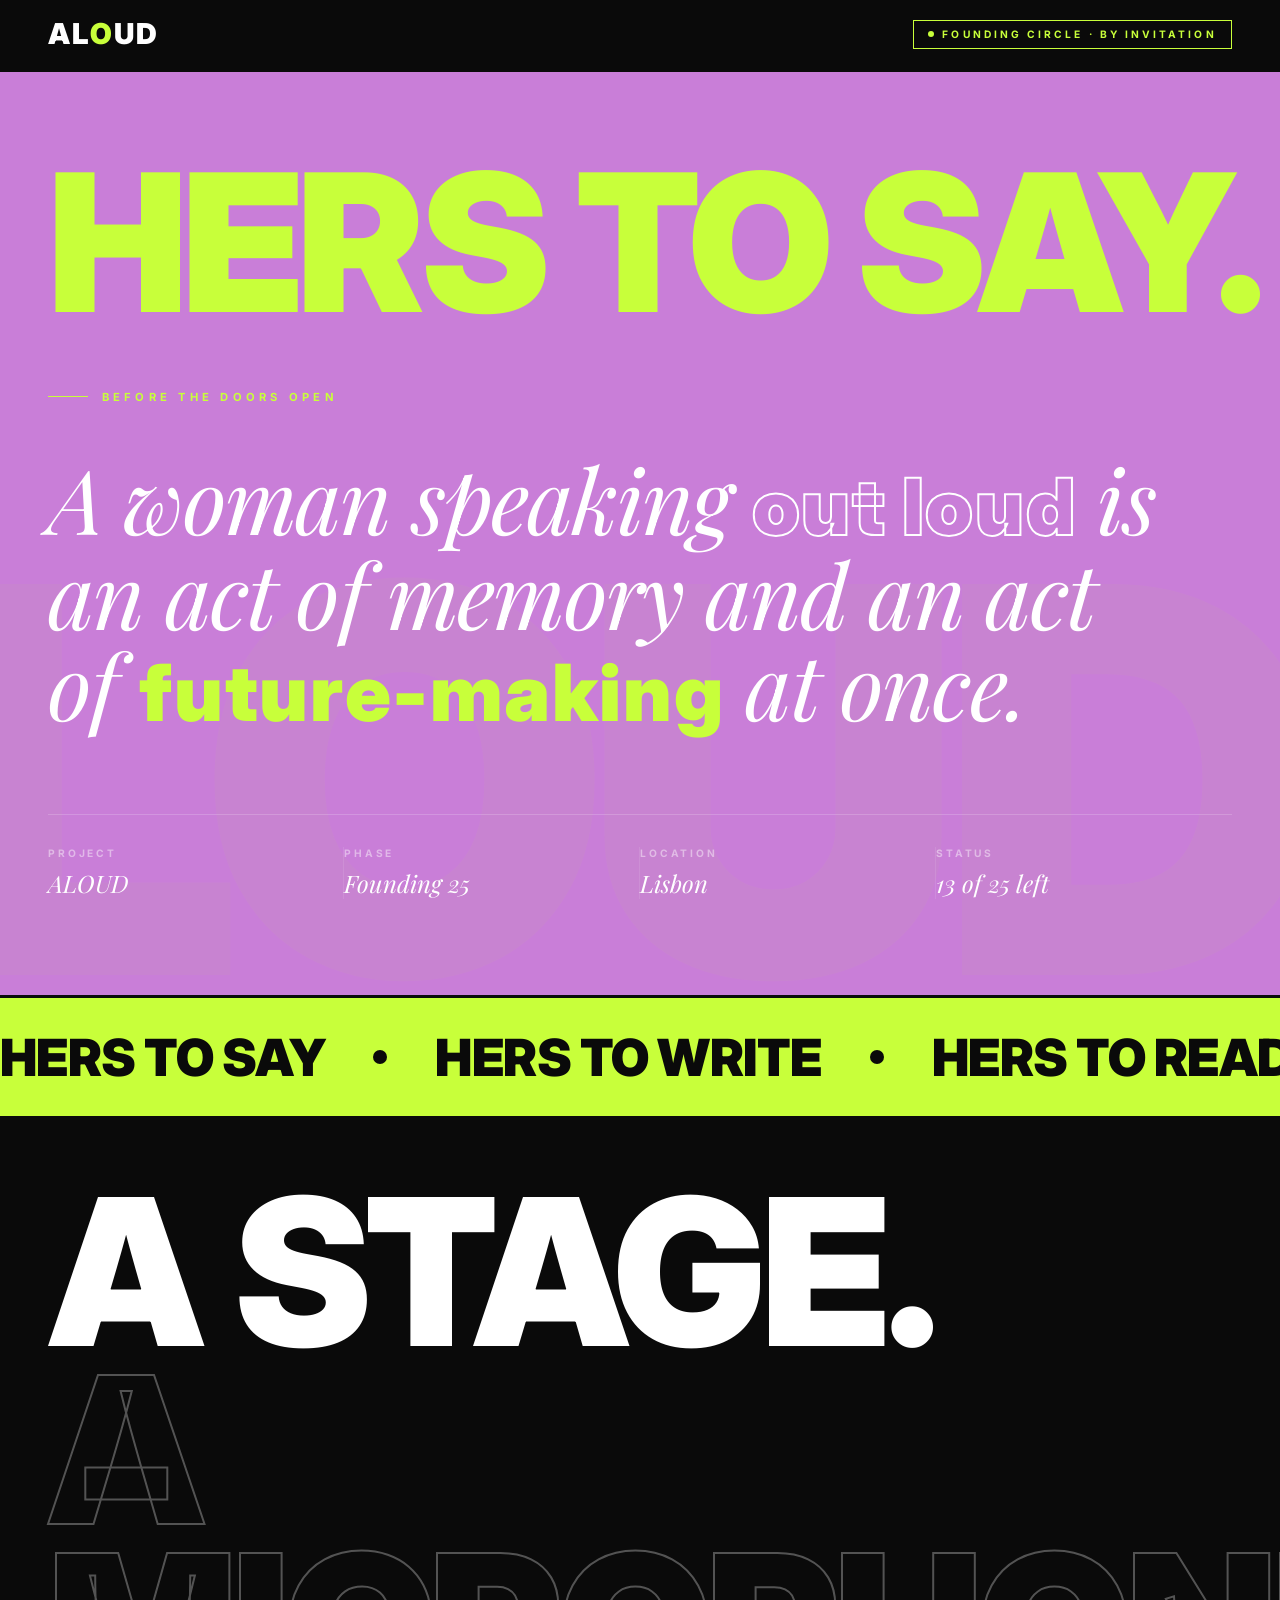
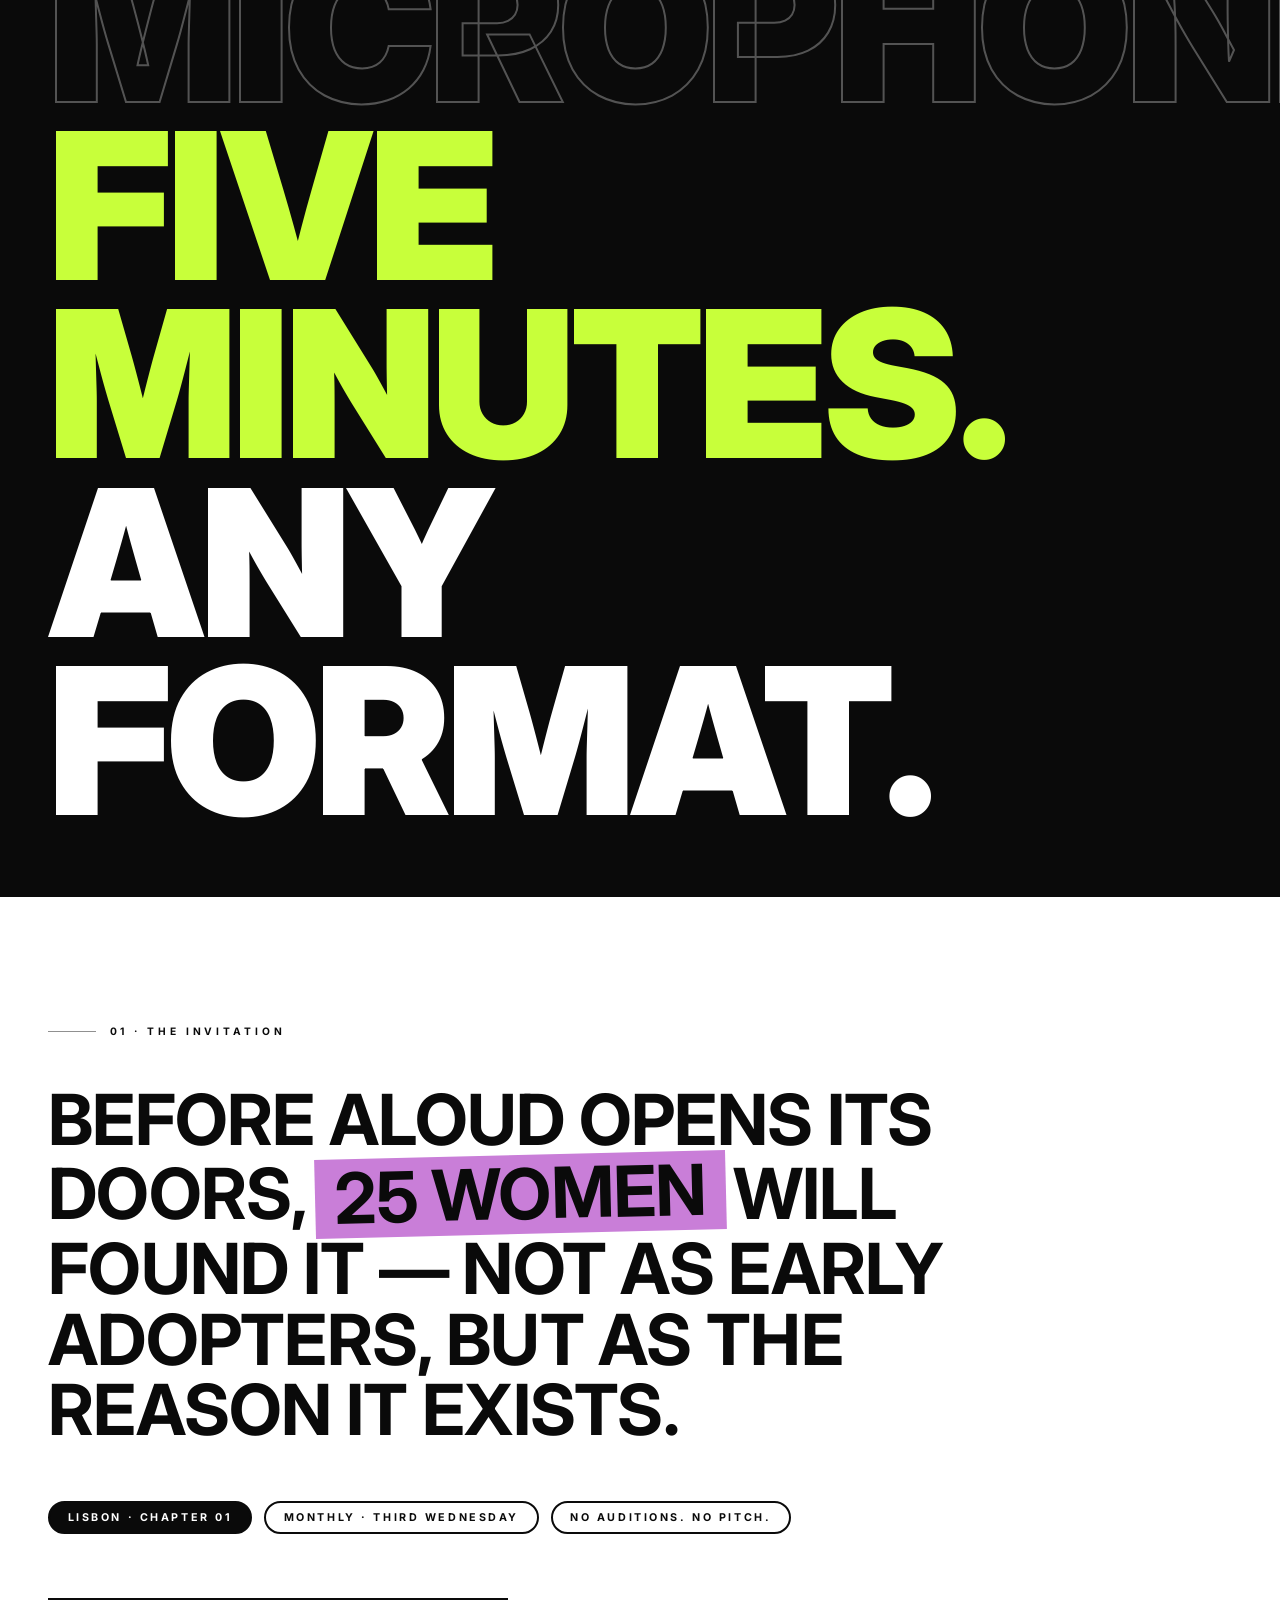
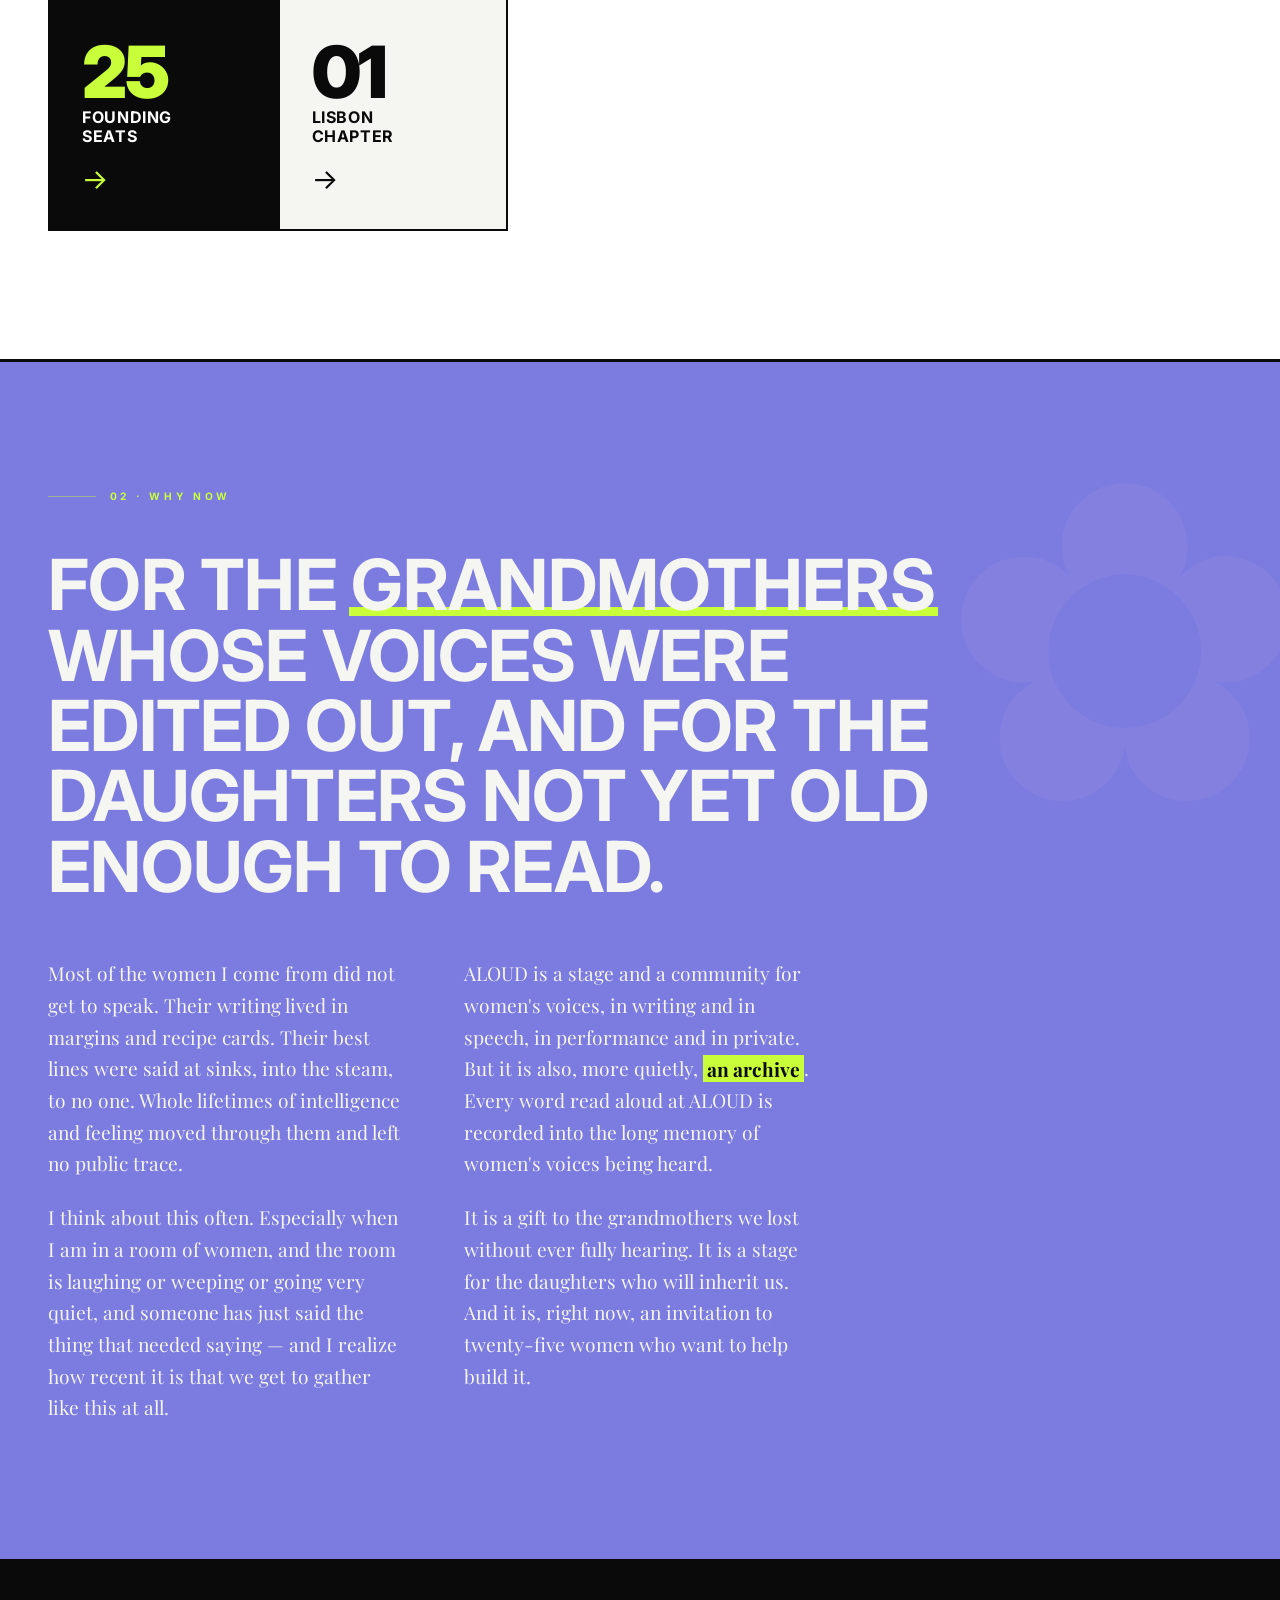
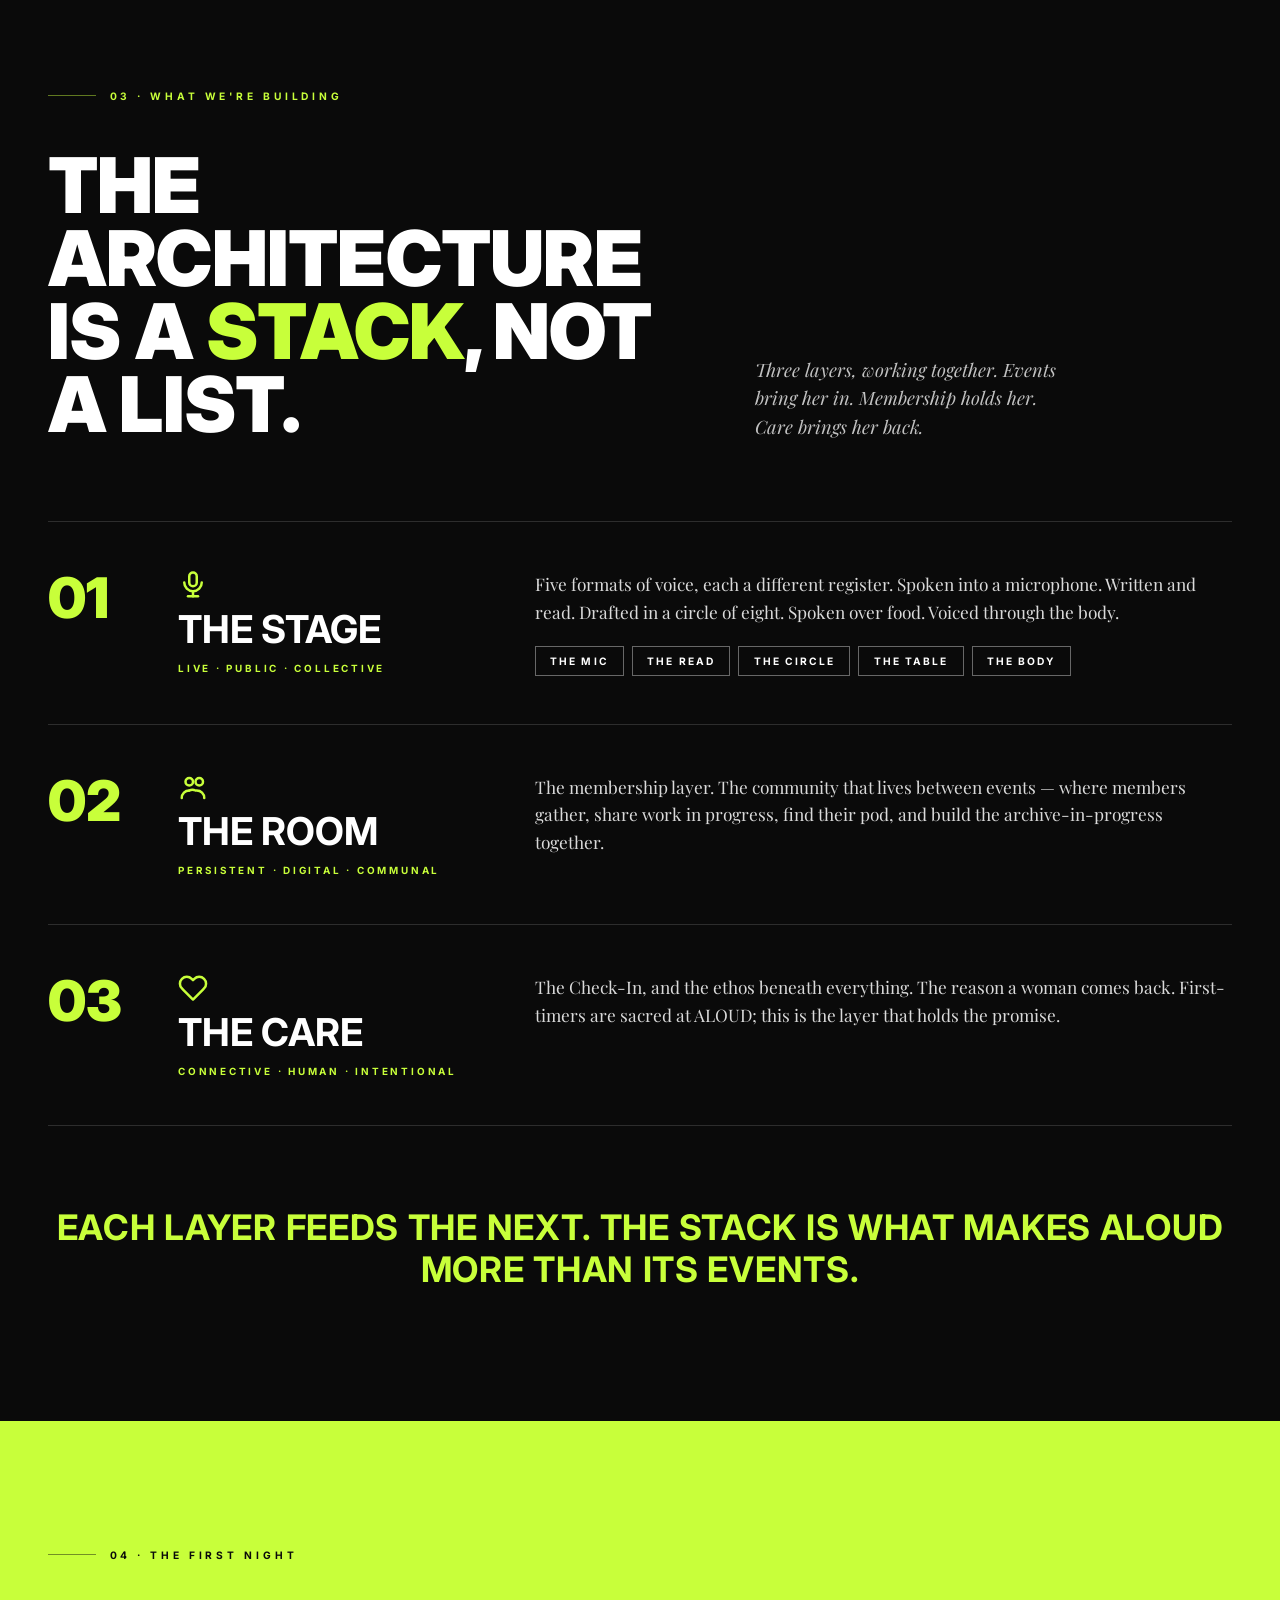
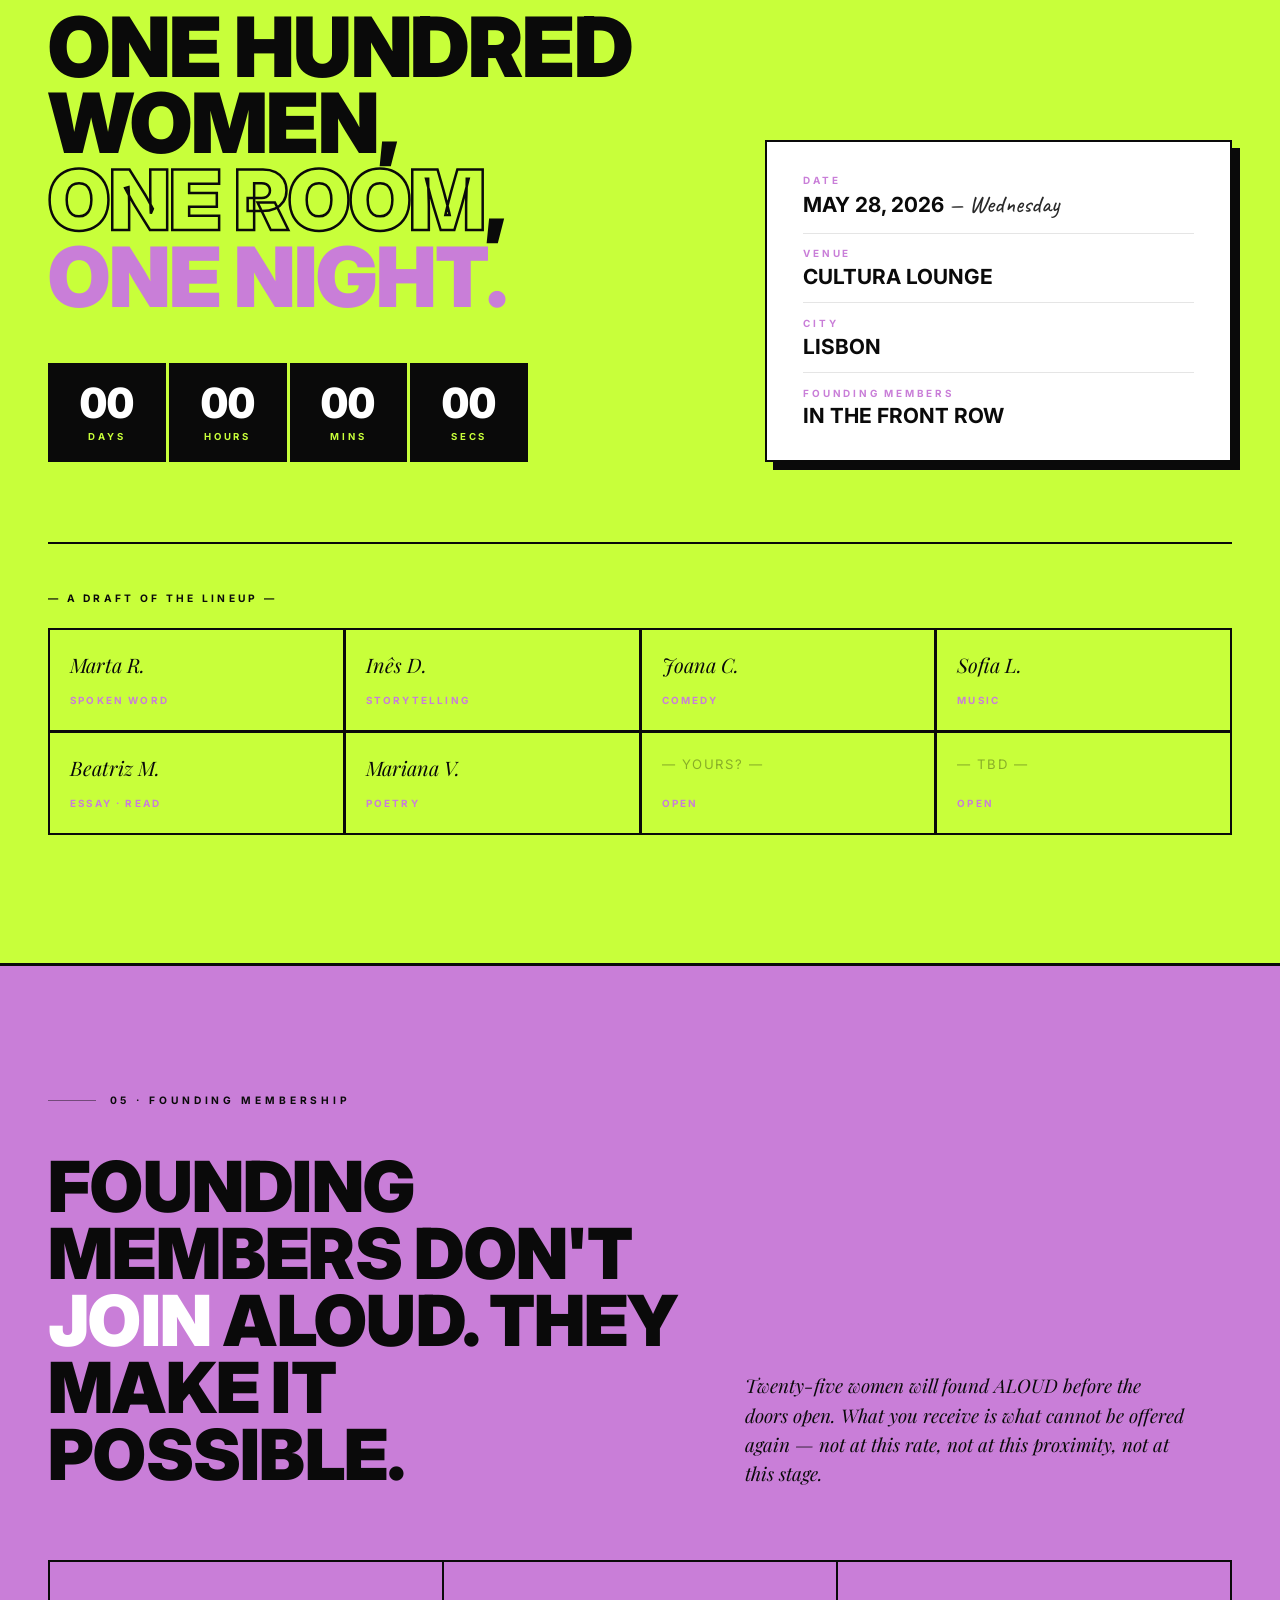
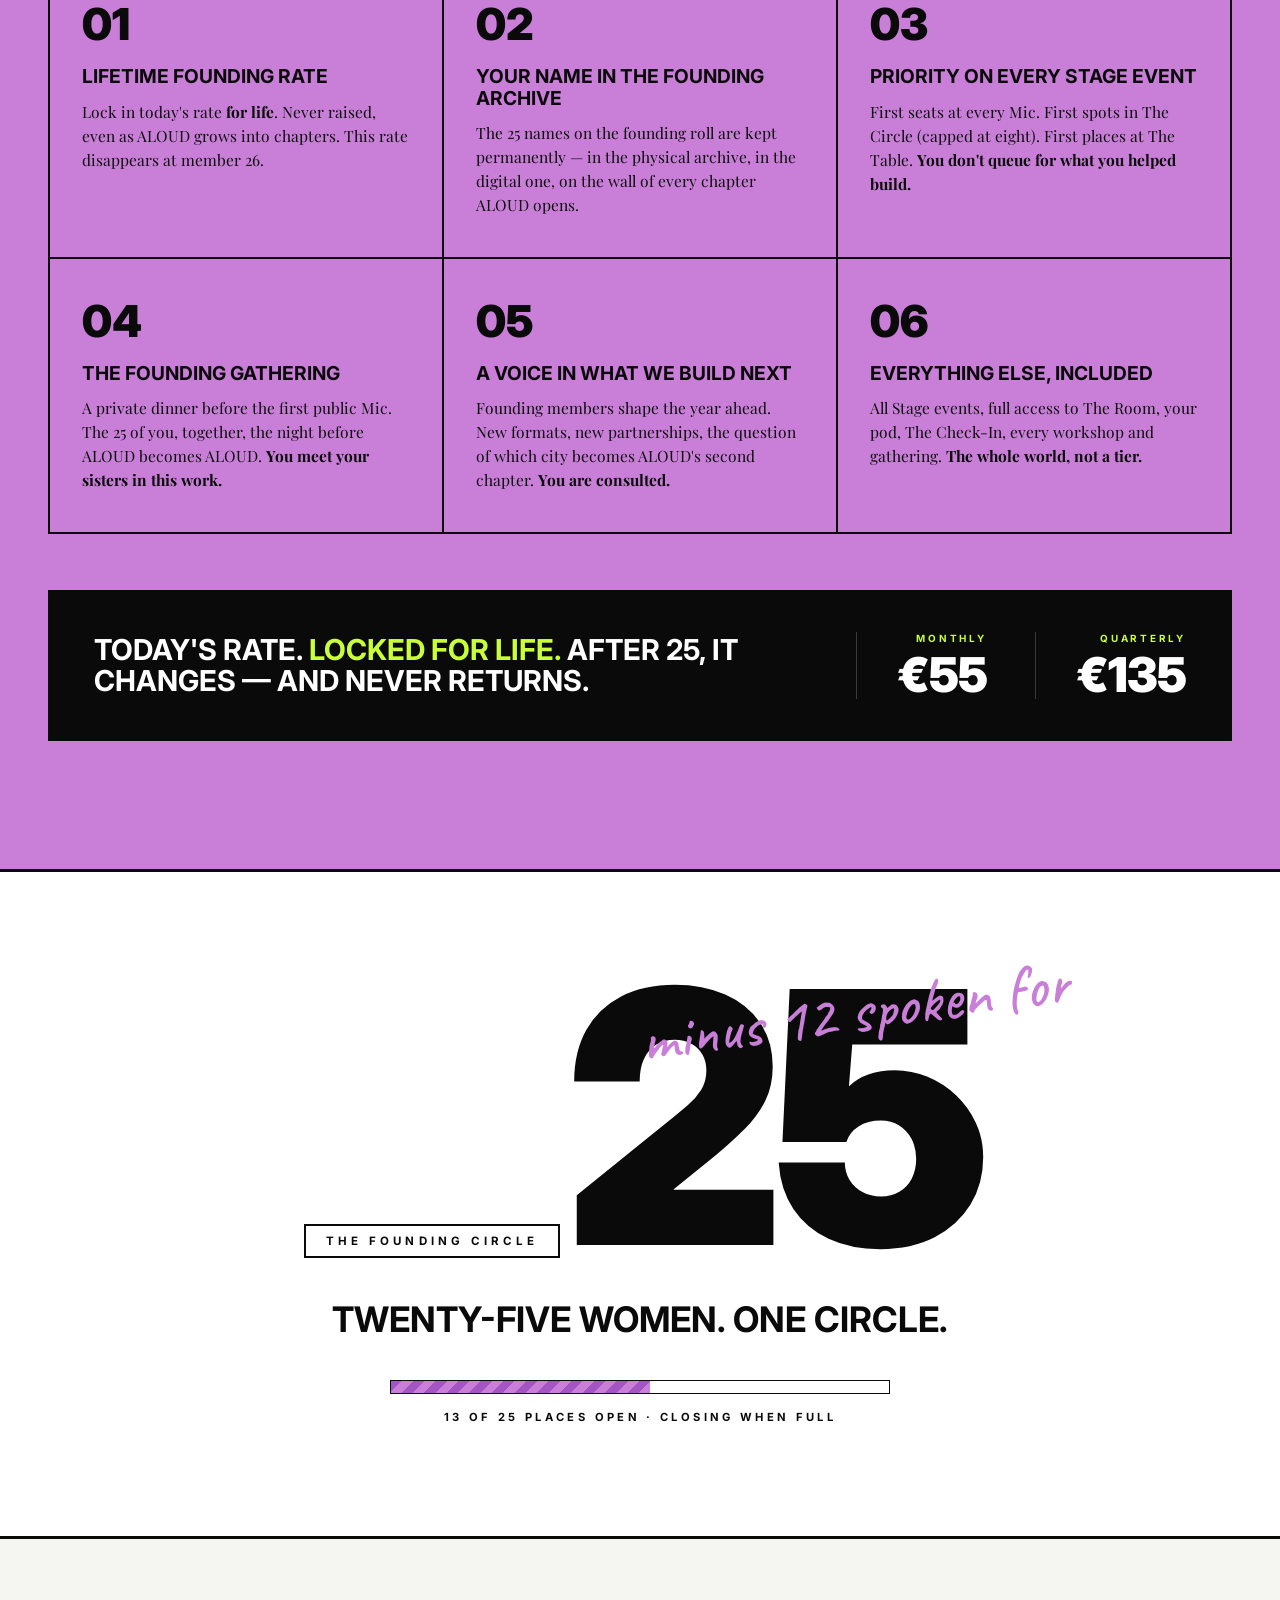
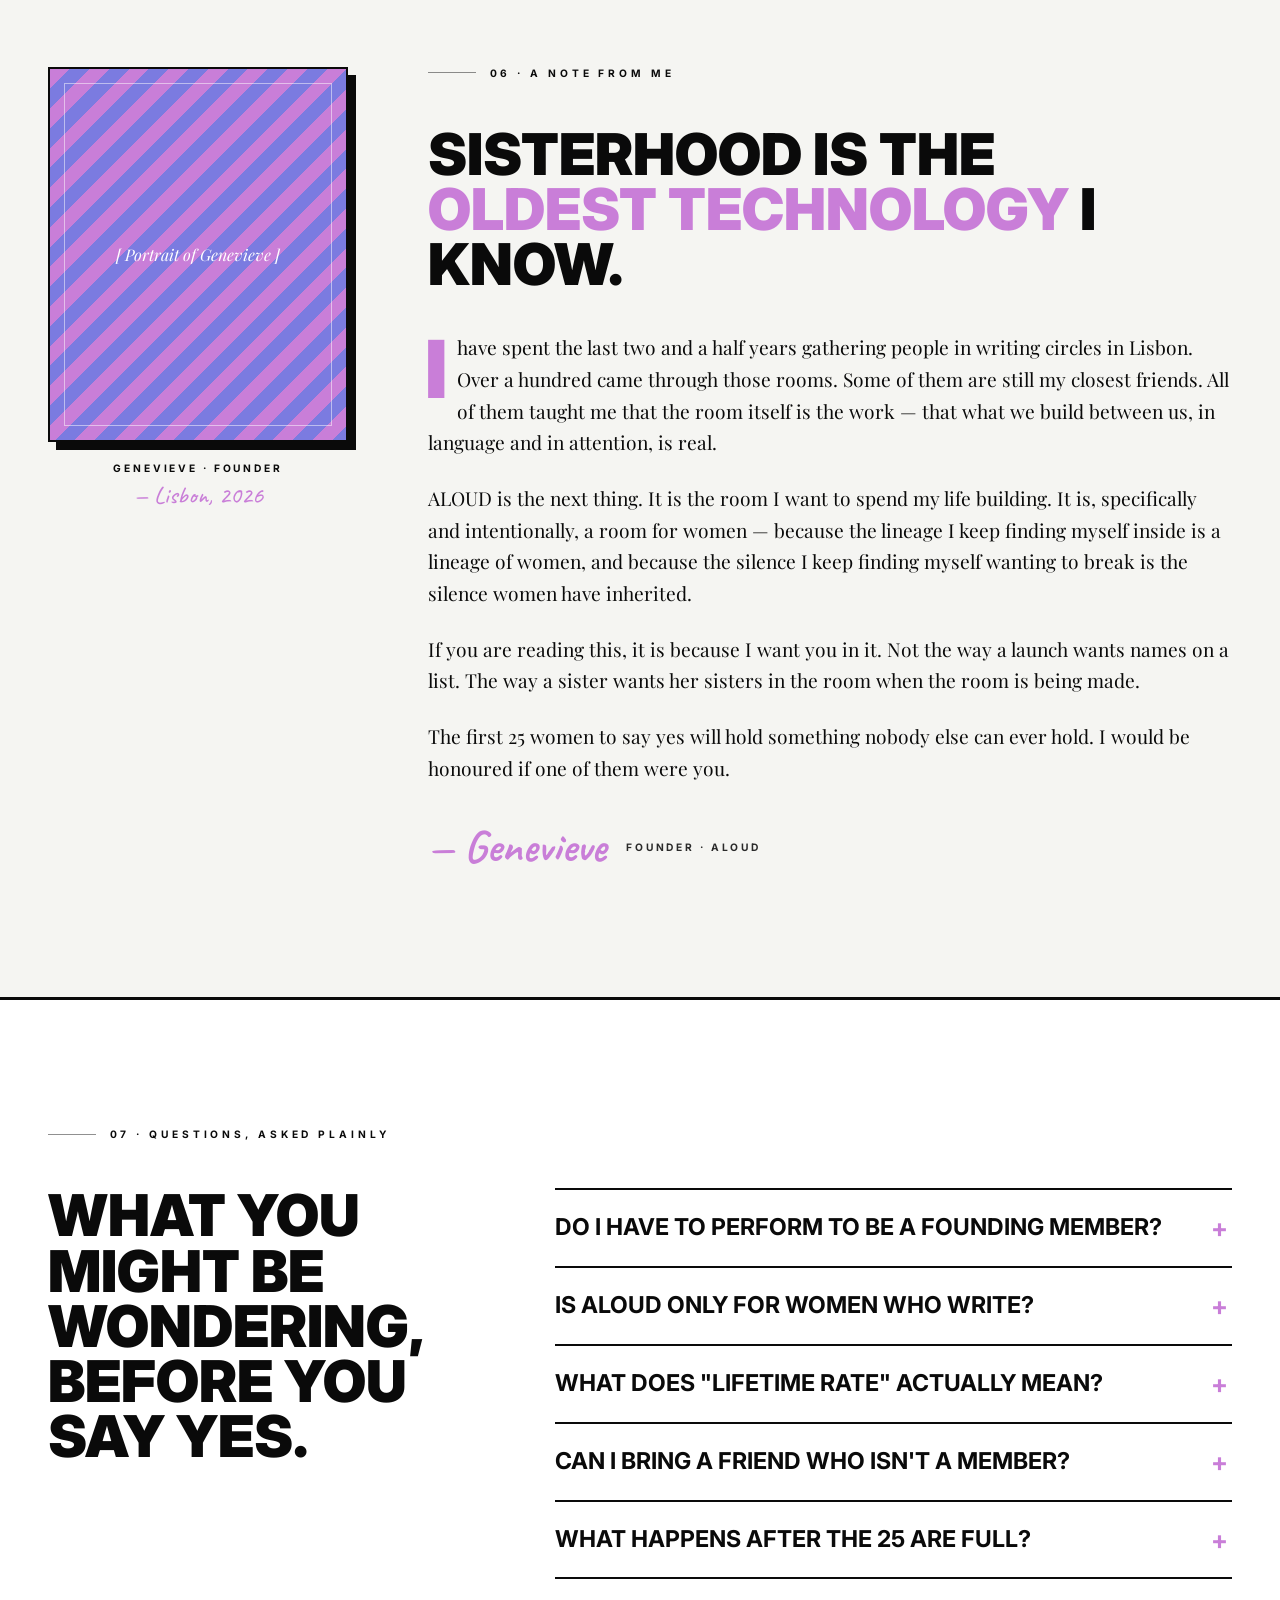
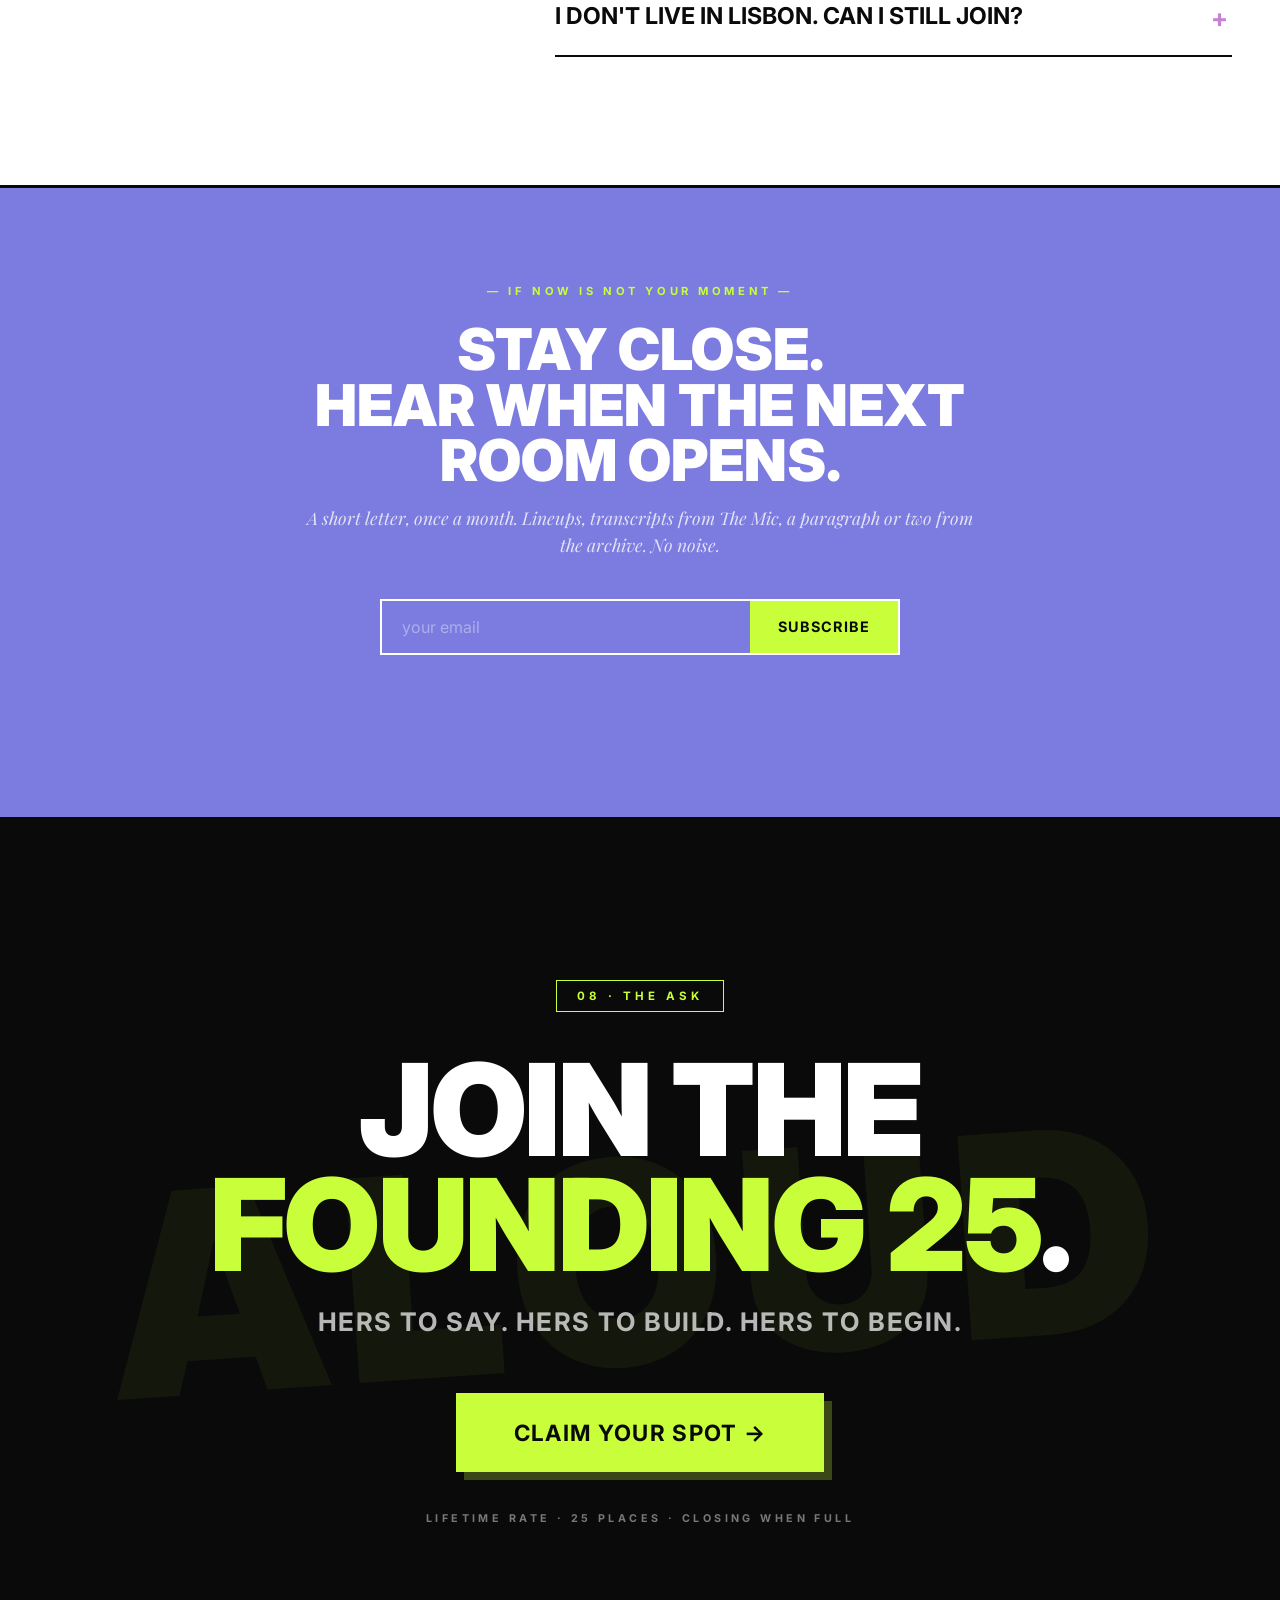
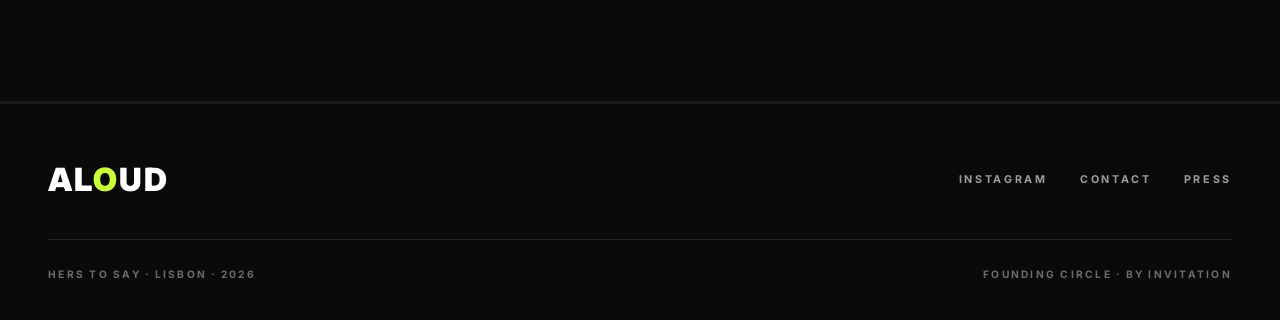
==== commit 3e5ec708: "Update hero, fonts, colors, date, and stack icons - Heading font changed to Inter (--display variabl" ====
--- a/index.html
+++ b/index.html
@@ -28,7 +28,7 @@
   --off-white: #F5F5F2;
   --ink-soft: #2A2A2A;
 
-  --display: 'Glassure', 'Cinzel', serif;
+  --display: 'Inter', -apple-system, BlinkMacSystemFont, sans-serif;
   --serif: 'Playfair Display', Georgia, serif;
   --sans: 'Inter', -apple-system, BlinkMacSystemFont, sans-serif;
   --hand: 'Caveat', cursive;
@@ -108,7 +108,7 @@
 
 /* ─── HERO ─── */
 .hero {
-  background: var(--black);
+  background: var(--lilac);
   color: var(--white);
   padding: 10rem 3rem 6rem;
   min-height: 100vh;
@@ -316,7 +316,7 @@
 
 /* ─── WHY NOW ─── */
 .why {
-  background: var(--red);
+  background: var(--periwinkle);
   color: var(--off-white);
   border-bottom: 3px solid var(--black);
   padding: 8rem 3rem;
@@ -340,7 +340,7 @@
   position: relative;
   z-index: 2;
 }
-.why .section-label { color: var(--pink); }
+.why .section-label { color: var(--lime); }
 .why-heading {
   font-family: var(--display);
   font-weight: 700;
@@ -428,6 +428,17 @@
   font-size: 3.5rem;
   line-height: 1;
   color: var(--lime);
+}
+.layer-icon {
+  width: 30px;
+  height: 30px;
+  color: var(--lime);
+  margin-bottom: 0.6rem;
+  flex-shrink: 0;
+}
+.layer-icon svg {
+  width: 100%;
+  height: 100%;
 }
 .layer-name {
   font-family: var(--display);
@@ -1515,12 +1526,12 @@
   <div class="invitation-inner">
     <div class="section-label"><span class="rule"></span><span>01 · The invitation</span></div>
     <p class="invitation-text">
-      ALOUD is launching in Lisbon. Before we open the doors,<span class="hl">25 women</span>will found it with us — and shape what it becomes.
+      Before ALOUD opens its doors,<span class="hl">25 women</span>will found it — not as early adopters, but as the reason it exists.
     </p>
     <div class="tag-row">
       <span class="tag filled">Lisbon · Chapter 01</span>
-      <span class="tag">Monthly · third Thursday</span>
-      <span class="tag">No auditions</span>
+      <span class="tag">Monthly · third Wednesday</span>
+      <span class="tag">No auditions. No pitch.</span>
     </div>
     <div class="invite-cards">
       <div class="invite-card dark">
@@ -1563,6 +1574,7 @@
       <div class="layer">
         <div class="layer-num">01</div>
         <div>
+          <div class="layer-icon"><svg viewBox="0 0 24 24" fill="none" stroke="currentColor" stroke-width="2" stroke-linecap="round" stroke-linejoin="round"><rect x="9" y="2" width="6" height="11" rx="3"/><path d="M5 10a7 7 0 0 0 14 0"/><line x1="12" y1="17" x2="12" y2="21"/><line x1="8" y1="21" x2="16" y2="21"/></svg></div>
           <div class="layer-name">The Stage</div>
           <div class="layer-tag">Live · Public · Collective</div>
         </div>
@@ -1580,6 +1592,7 @@
       <div class="layer">
         <div class="layer-num">02</div>
         <div>
+          <div class="layer-icon"><svg viewBox="0 0 24 24" fill="none" stroke="currentColor" stroke-width="2" stroke-linecap="round" stroke-linejoin="round"><circle cx="9" cy="7" r="3"/><circle cx="17" cy="7" r="3"/><path d="M3 20c0-3.5 2.7-6 6-6"/><path d="M21 20c0-3.5-2.7-6-6-6"/><path d="M9 14c1.5-.8 3.5-.8 5 0"/></svg></div>
           <div class="layer-name">The Room</div>
           <div class="layer-tag">Persistent · Digital · Communal</div>
         </div>
@@ -1590,6 +1603,7 @@
       <div class="layer">
         <div class="layer-num">03</div>
         <div>
+          <div class="layer-icon"><svg viewBox="0 0 24 24" fill="none" stroke="currentColor" stroke-width="2" stroke-linecap="round" stroke-linejoin="round"><path d="M20.84 4.61a5.5 5.5 0 0 0-7.78 0L12 5.67l-1.06-1.06a5.5 5.5 0 0 0-7.78 7.78l1.06 1.06L12 21.23l7.78-7.78 1.06-1.06a5.5 5.5 0 0 0 0-7.78z"/></svg></div>
           <div class="layer-name">The Care</div>
           <div class="layer-tag">Connective · Human · Intentional</div>
         </div>
@@ -1623,7 +1637,7 @@
       <div class="event-card">
         <div class="event-row">
           <div class="event-label">Date</div>
-          <div class="event-val">May 27, 2026 <span class="hand">— Thursday</span></div>
+          <div class="event-val">May 28, 2026 <span class="hand">— Wednesday</span></div>
         </div>
         <div class="event-row">
           <div class="event-label">Venue</div>
@@ -1760,7 +1774,7 @@
         </div>
         <div class="faq-item">
           <div class="faq-q">Can I bring a friend who isn't a member?<span class="faq-toggle">+</span></div>
-          <div class="faq-a">Yes. Every founding member has a standing +1 for any Mic night, and a +2 for the first Mic on May 27. ALOUD doesn't grow without women bringing women.</div>
+          <div class="faq-a">Yes. Every founding member has a standing +1 for any Mic night, and a +2 for the first Mic on May 28. ALOUD doesn't grow without women bringing women.</div>
         </div>
         <div class="faq-item">
           <div class="faq-q">What happens after the 25 are full?<span class="faq-toggle">+</span></div>
@@ -1873,7 +1887,7 @@
 document.querySelectorAll('.reveal').forEach(el => observer.observe(el));
 
 // Countdown to May 27 2026 19:30 Lisbon (UTC+1)
-const TARGET = new Date('2026-05-27T19:30:00+01:00').getTime();
+const TARGET = new Date('2026-05-28T19:30:00+01:00').getTime();
 function tick() {
   const diff = Math.max(0, TARGET - Date.now());
   const pad = n => String(n).padStart(2,'0');
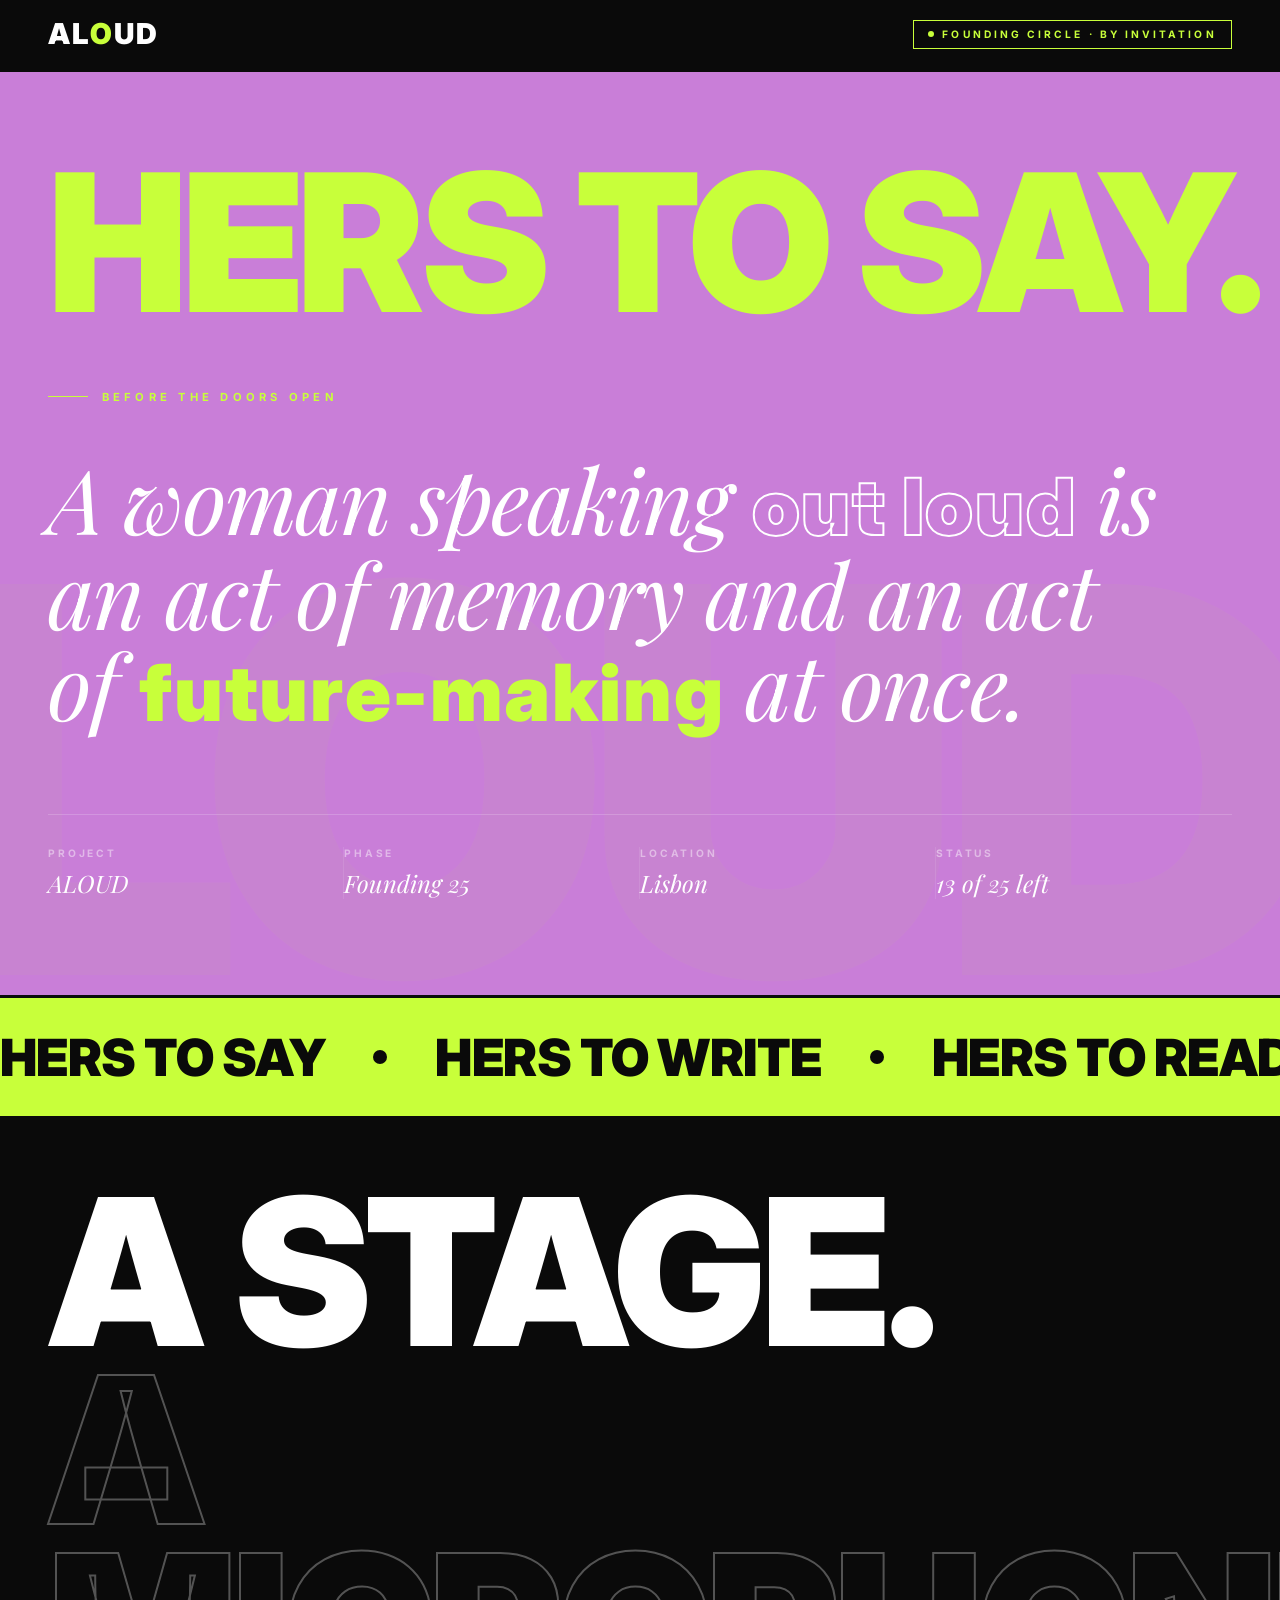
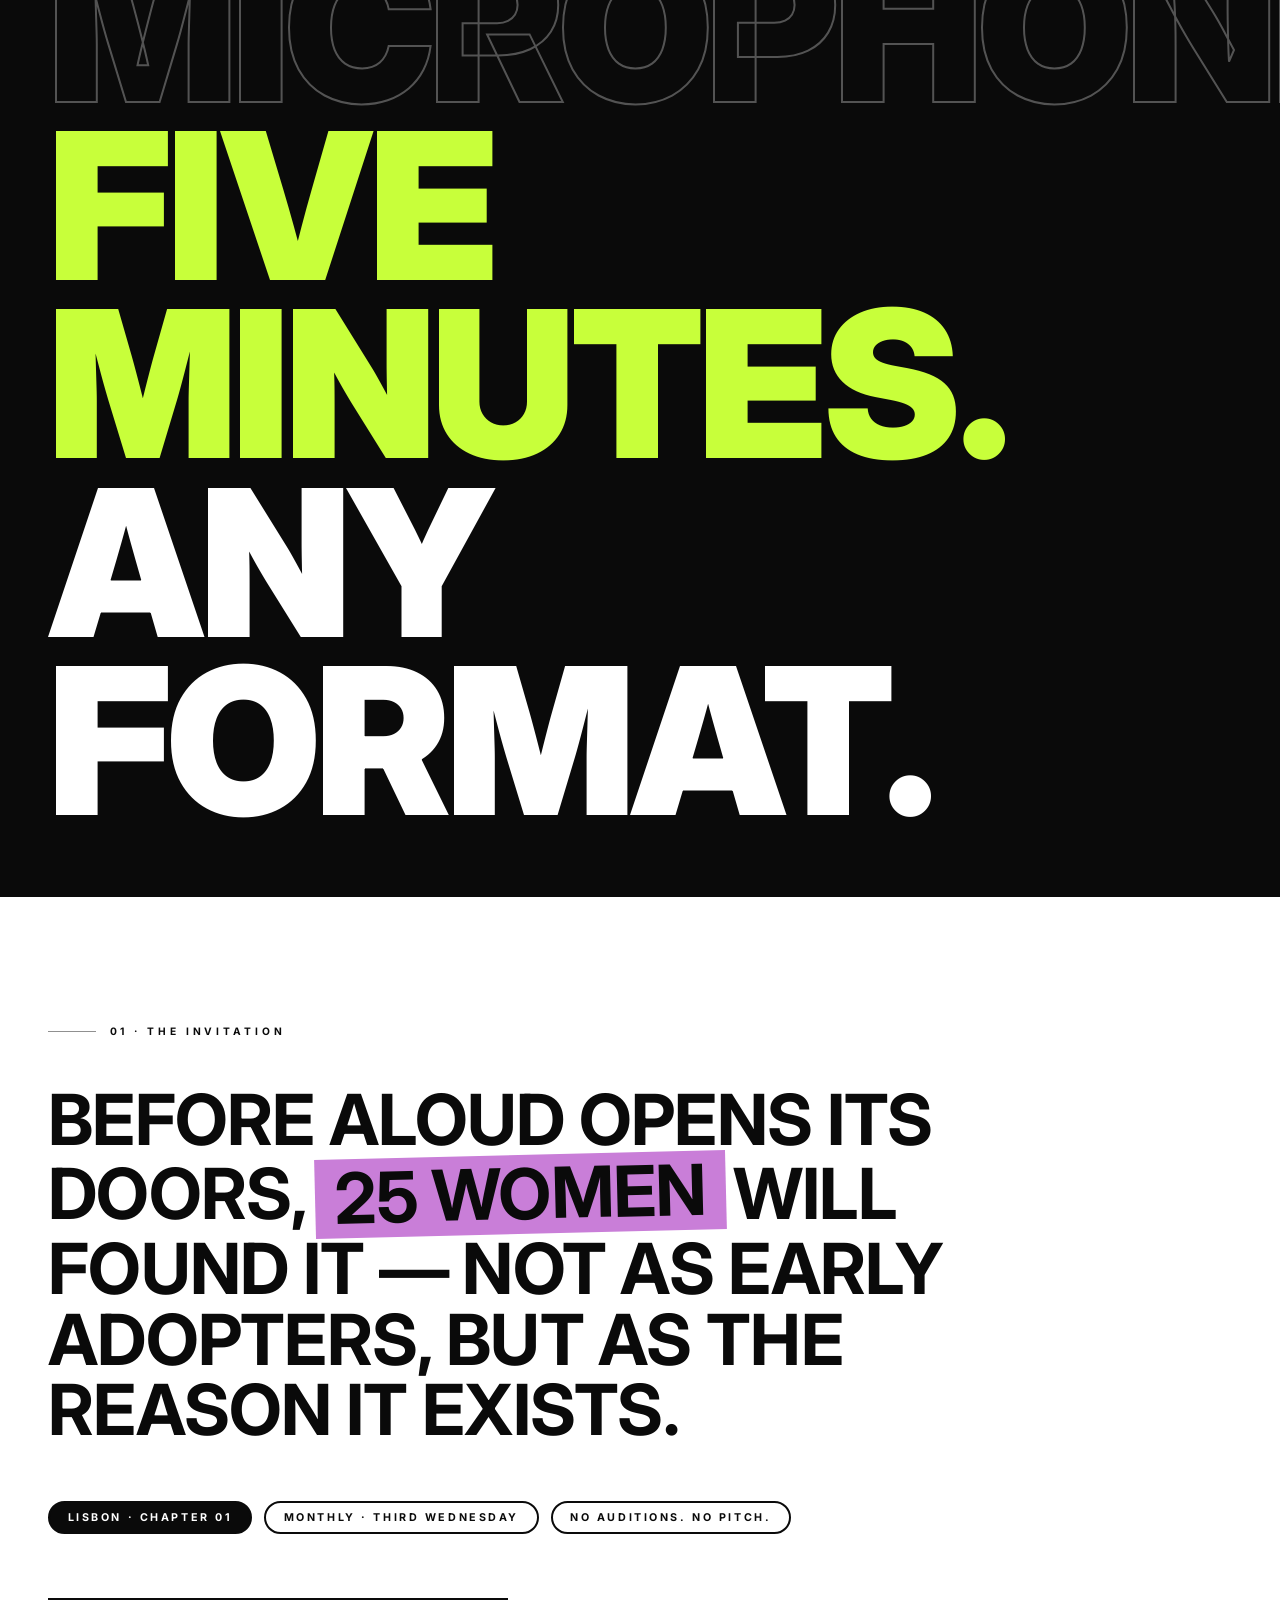
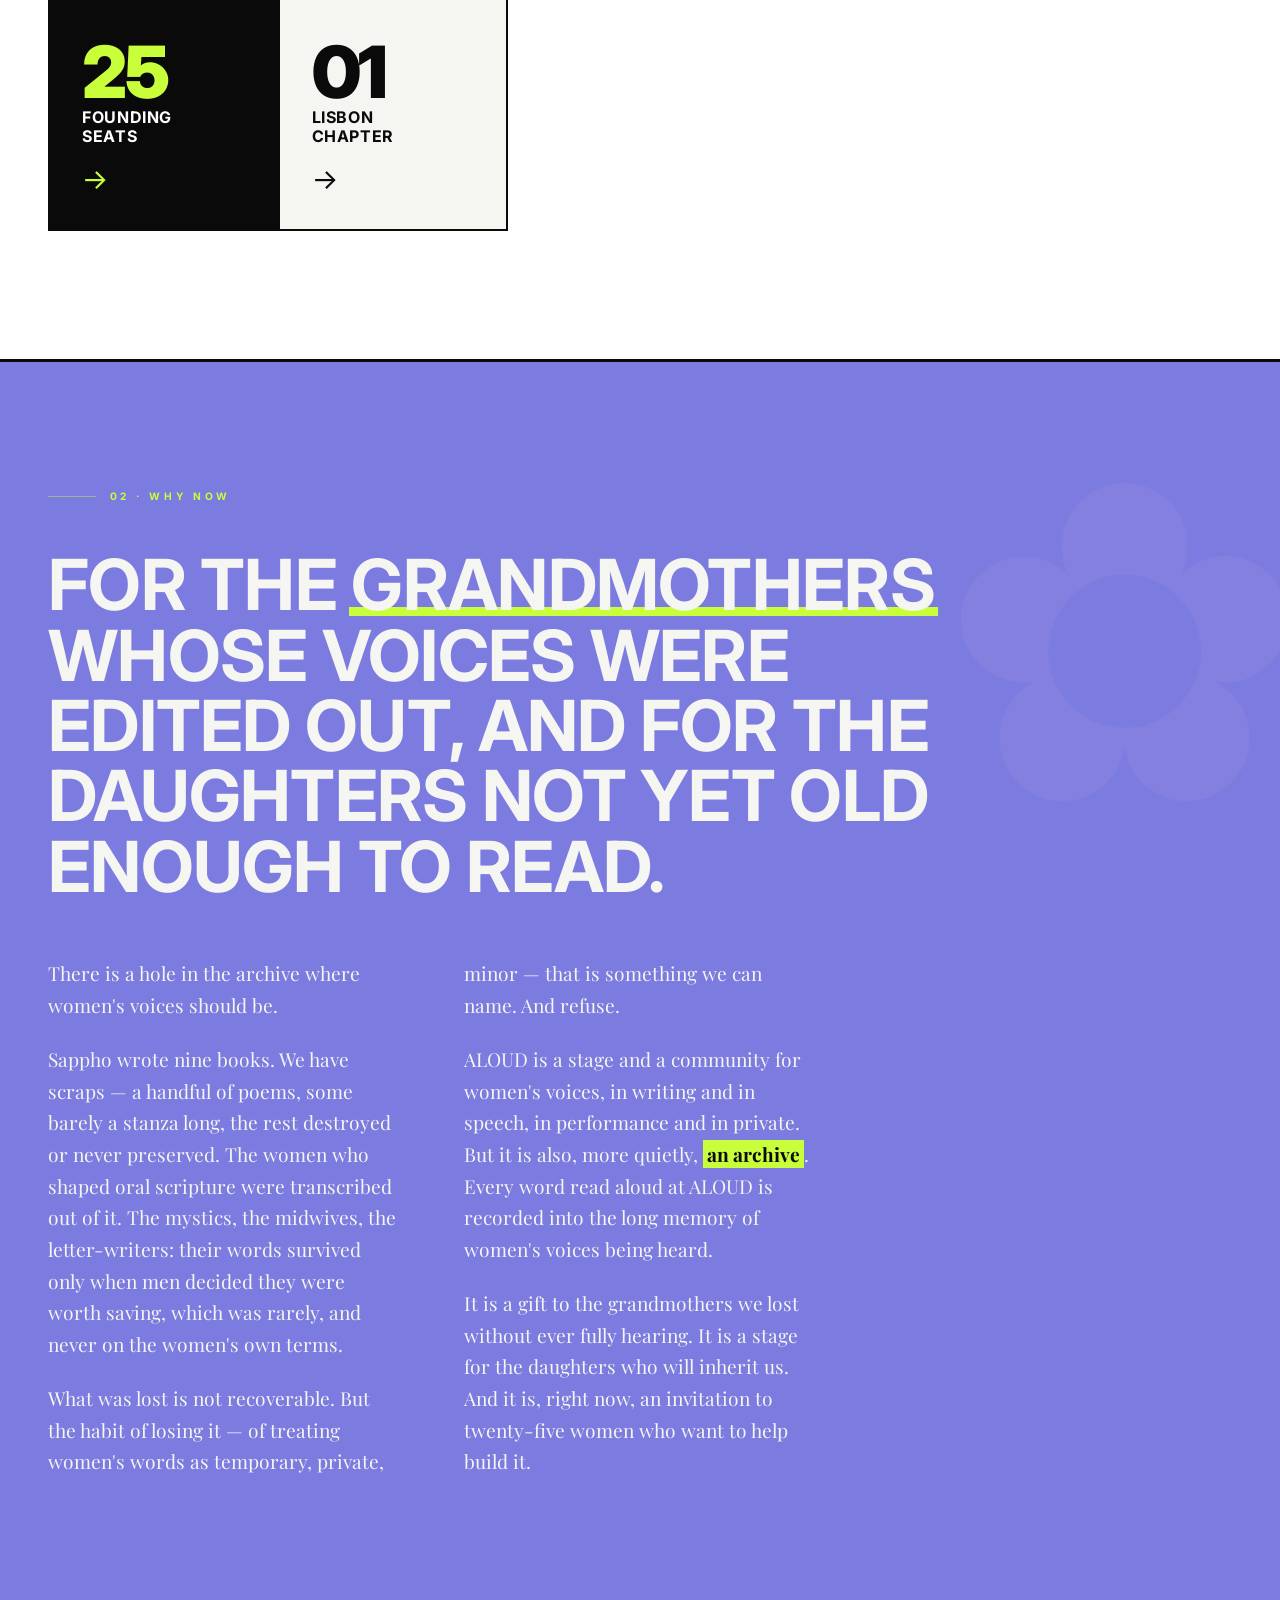
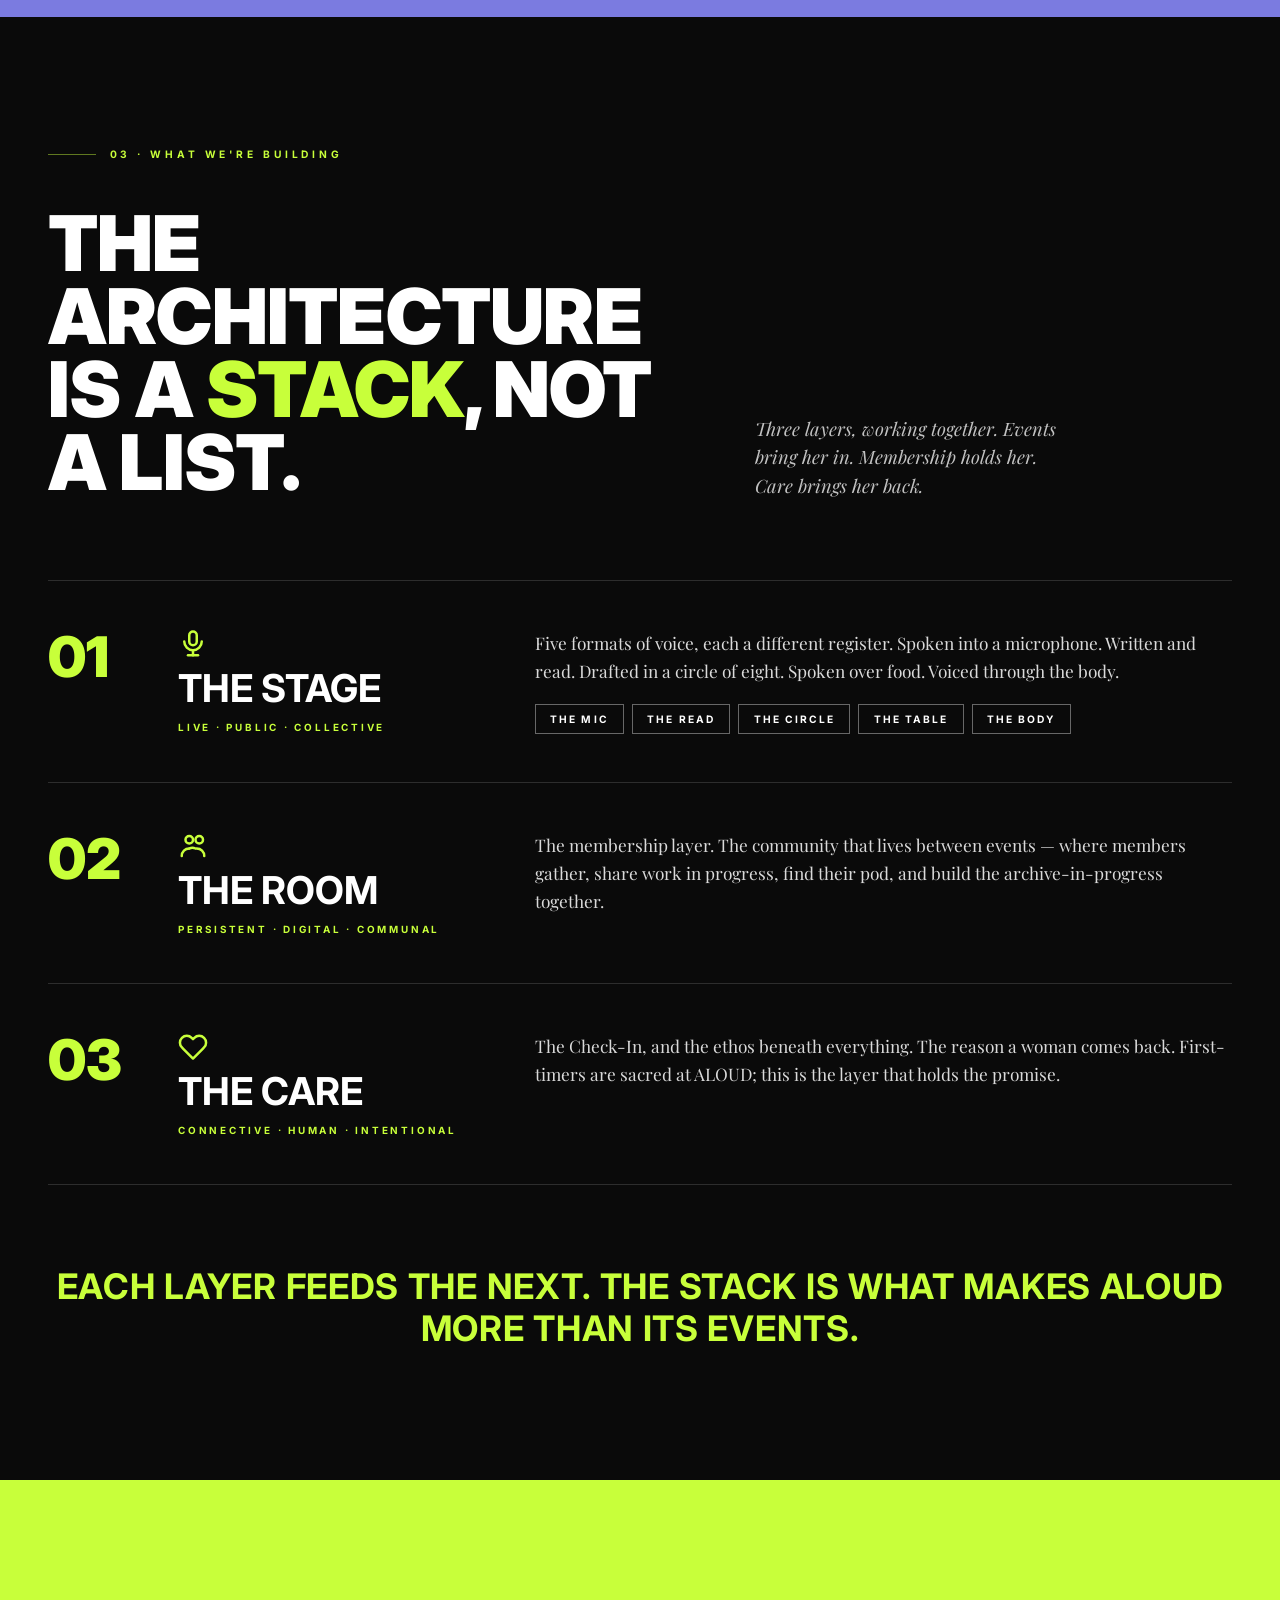
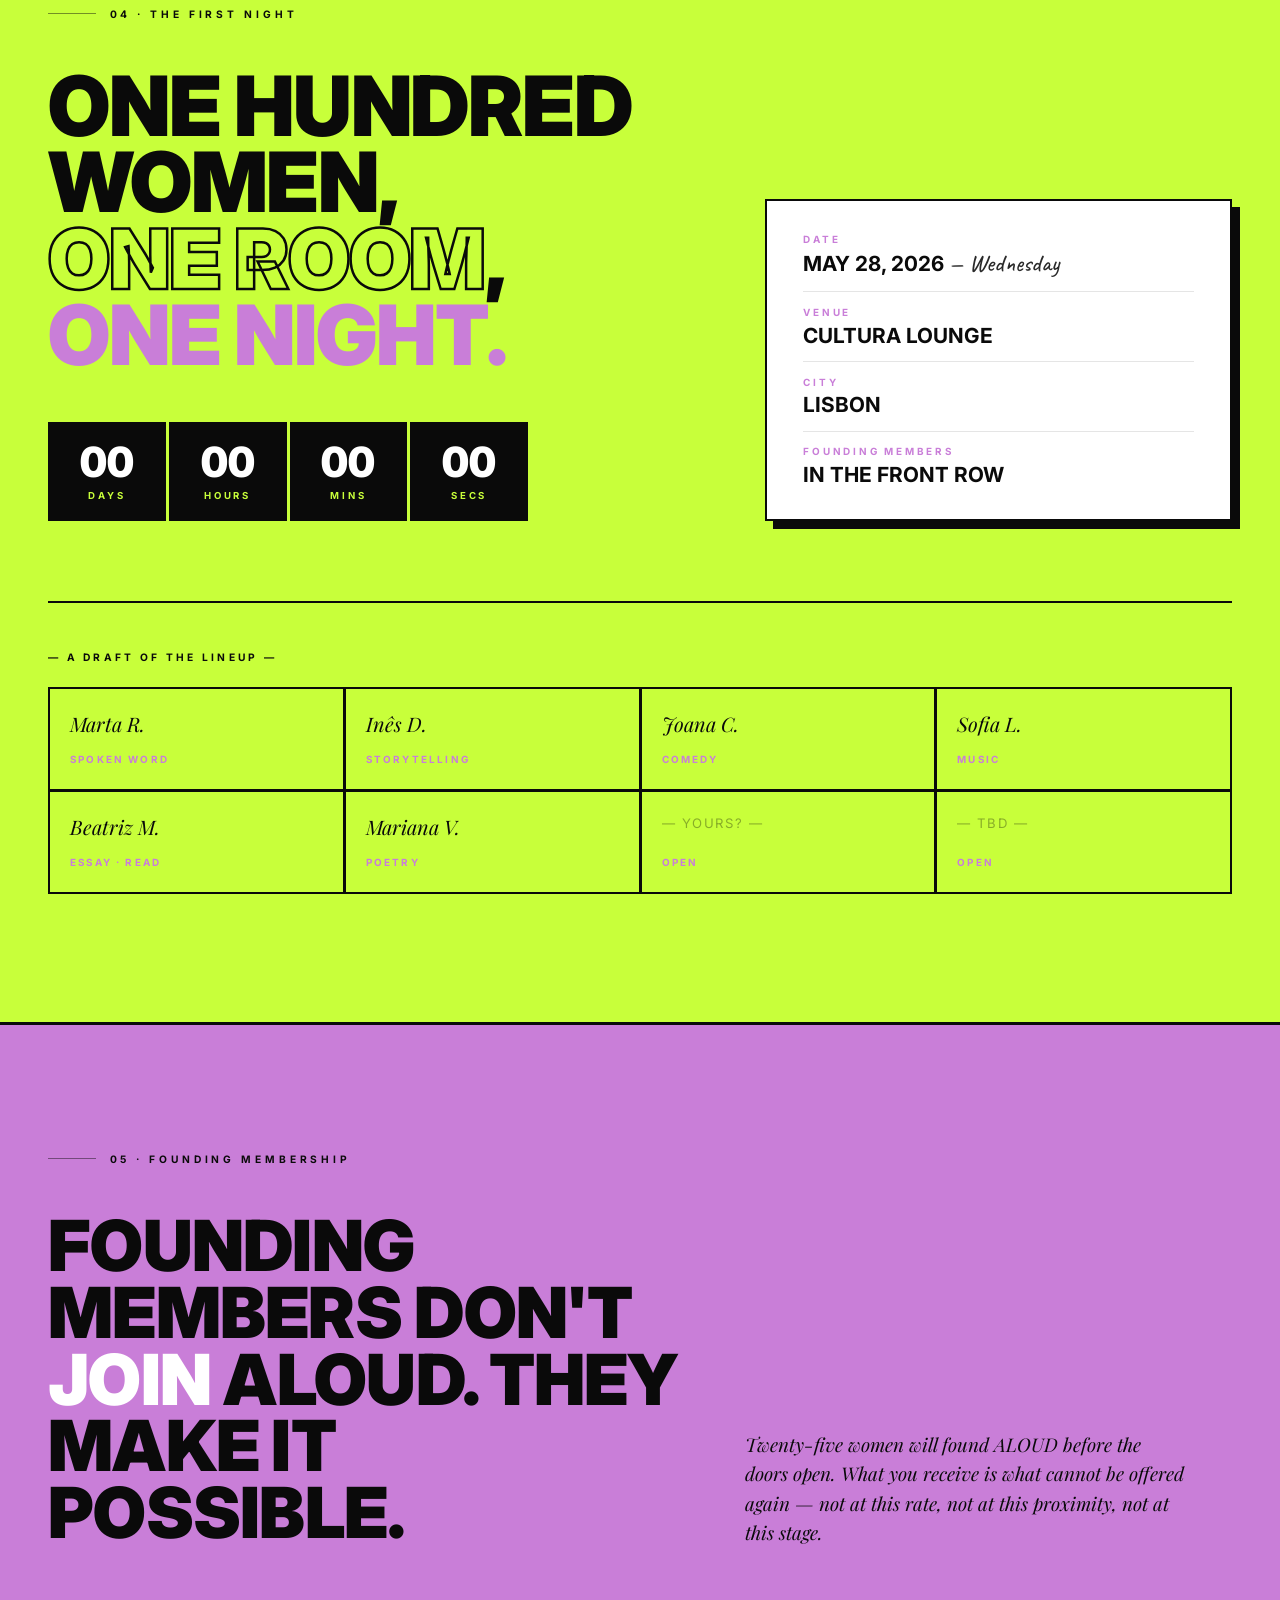
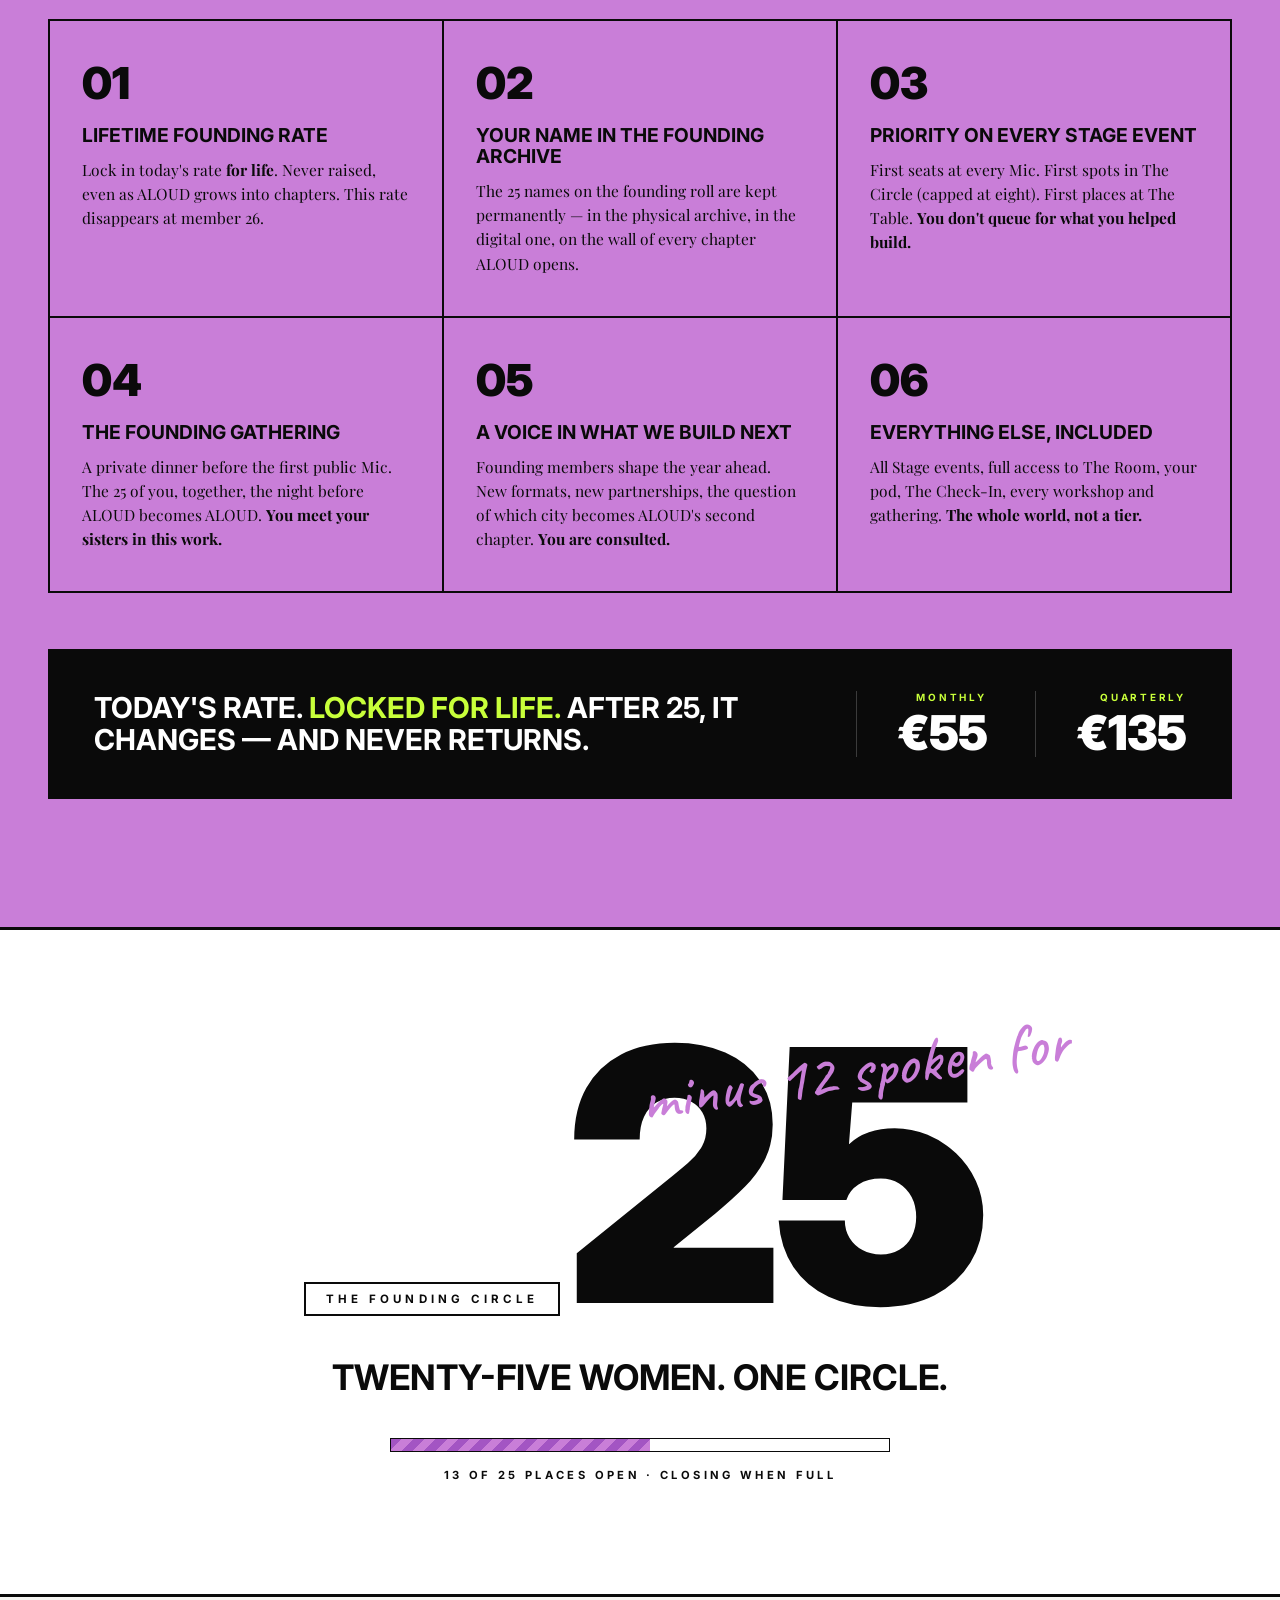
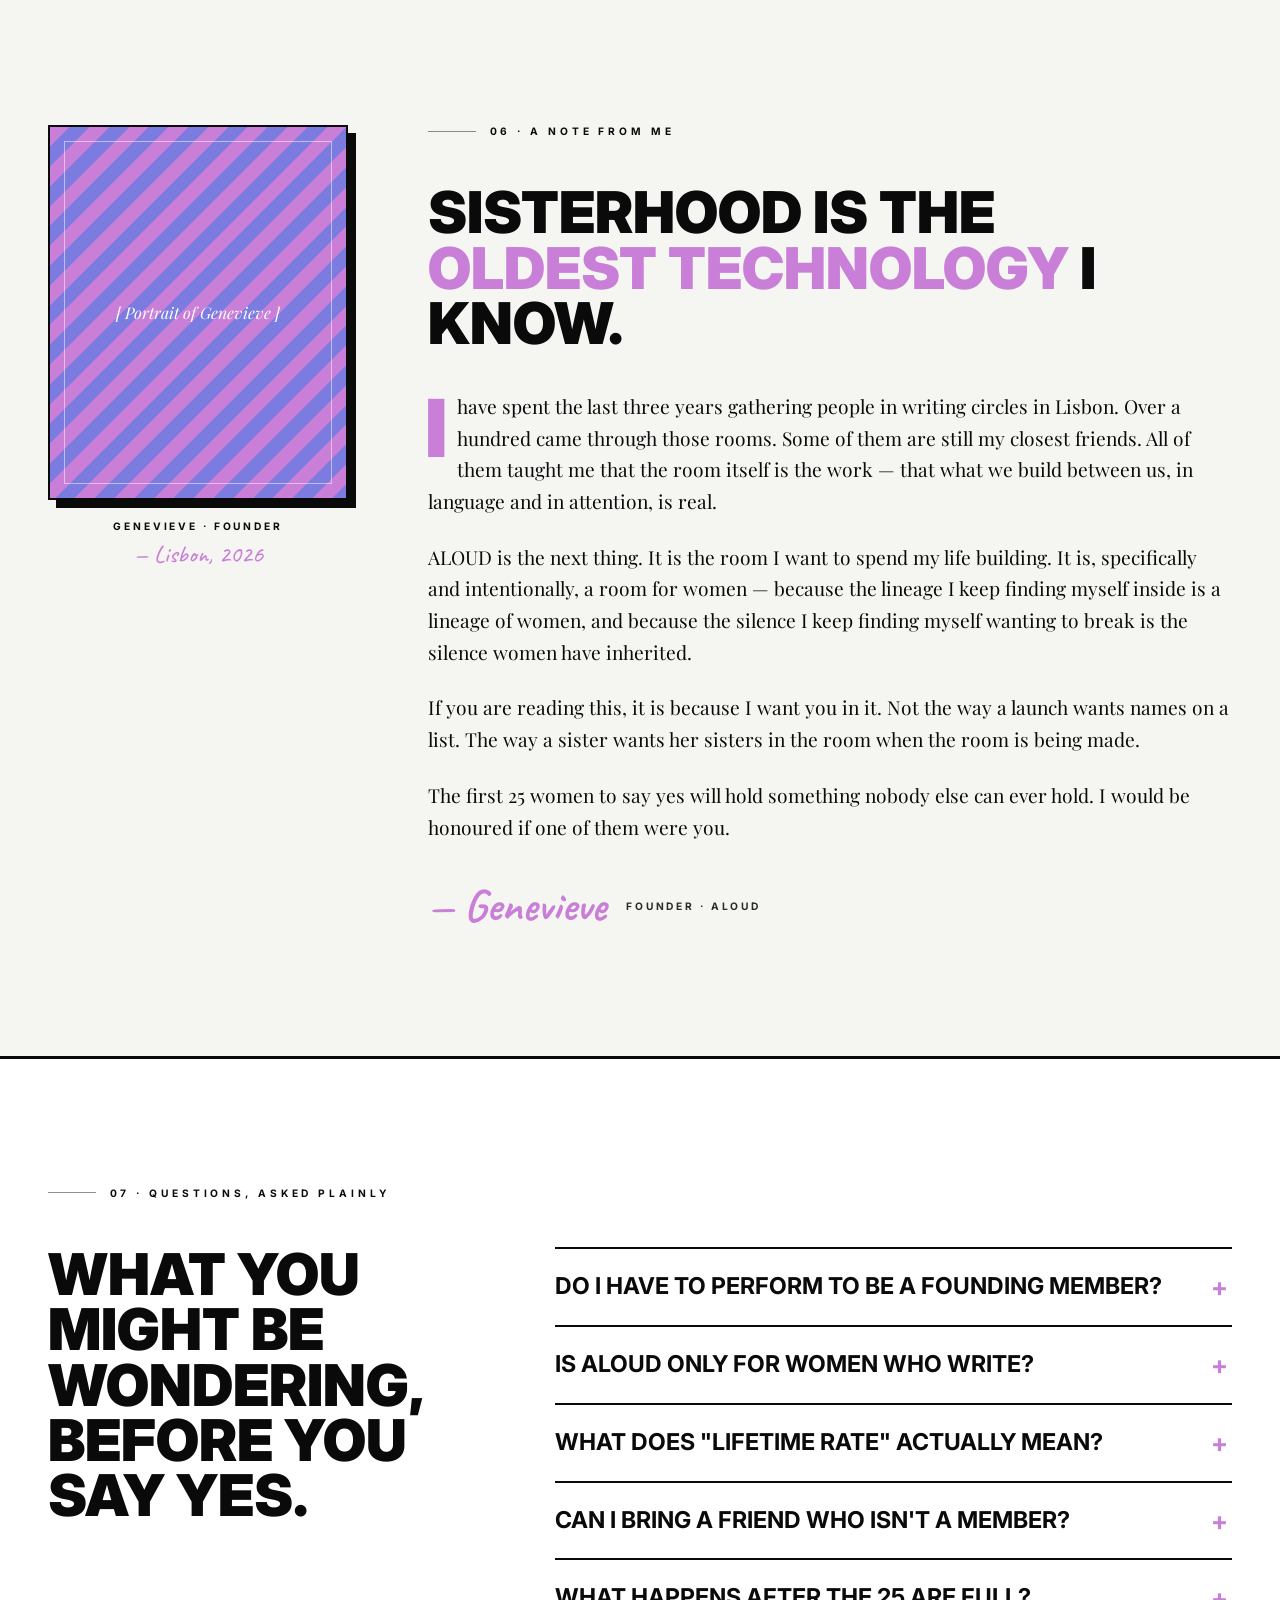
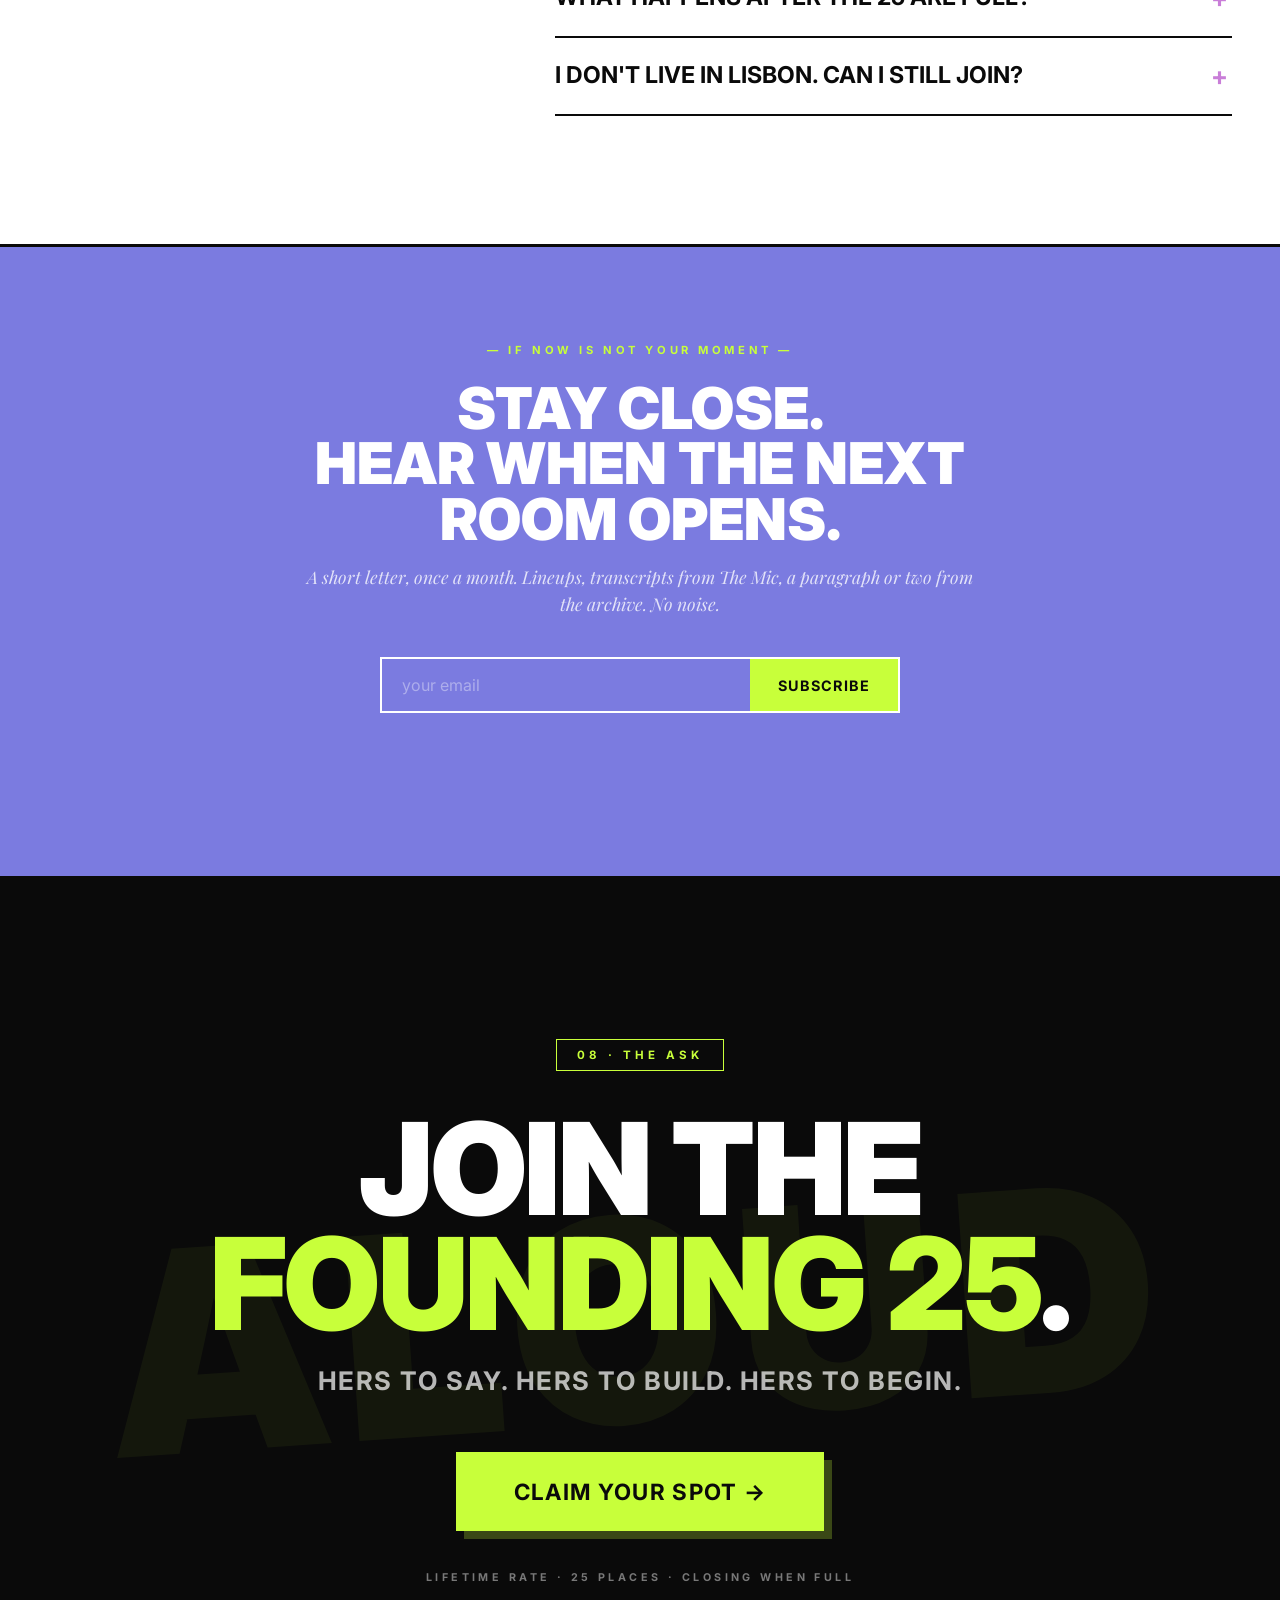
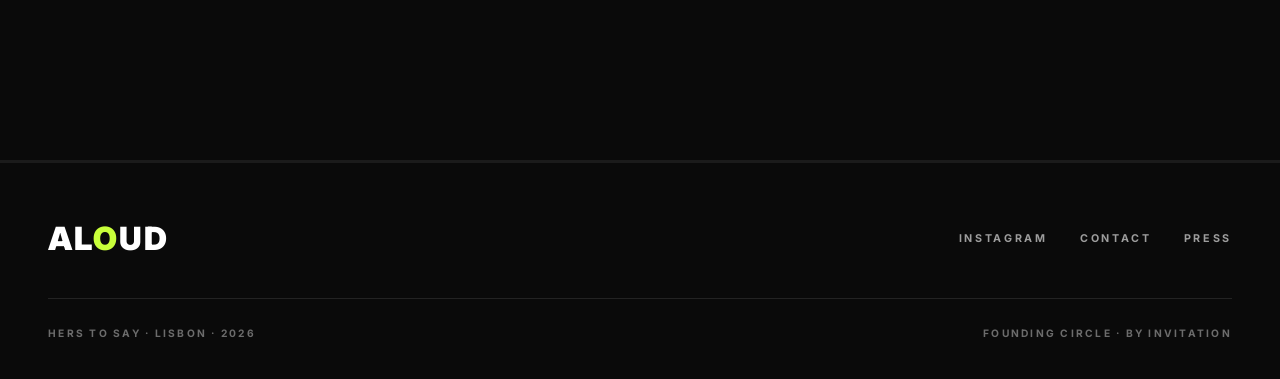
==== commit 03d15aca: "Apply manual edits to index.html Co-Authored-By: Claude Sonnet 4.6 <noreply@anthropic.com>" ====
--- a/index.html
+++ b/index.html
@@ -1554,8 +1554,9 @@
     <div class="section-label"><span class="rule"></span><span>02 · Why now</span></div>
     <h2 class="why-heading">For the <span class="ul">grandmothers</span> whose voices were edited out, and for the daughters not yet old enough to read.</h2>
     <div class="why-body">
-      <p>Most of the women I come from did not get to speak. Their writing lived in margins and recipe cards. Their best lines were said at sinks, into the steam, to no one. Whole lifetimes of intelligence and feeling moved through them and left no public trace.</p>
-      <p>I think about this often. Especially when I am in a room of women, and the room is laughing or weeping or going very quiet, and someone has just said the thing that needed saying — and I realize how recent it is that we get to gather like this at all.</p>
+      <p>There is a hole in the archive where women's voices should be.</p>
+<p>Sappho wrote nine books. We have scraps — a handful of poems, some barely a stanza long, the rest destroyed or never preserved. The women who shaped oral scripture were transcribed out of it. The mystics, the midwives, the letter-writers: their words survived only when men decided they were worth saving, which was rarely, and never on the women's own terms.</p>
+</p>What was lost is not recoverable. But the habit of losing it — of treating women's words as temporary, private, minor — that is something we can name. And refuse.</p>
       <p>ALOUD is a stage and a community for women's voices, in writing and in speech, in performance and in private. But it is also, more quietly, <strong>an archive</strong>. Every word read aloud at ALOUD is recorded into the long memory of women's voices being heard.</p>
       <p>It is a gift to the grandmothers we lost without ever fully hearing. It is a stage for the daughters who will inherit us. And it is, right now, an invitation to twenty-five women who want to help build it.</p>
     </div>
@@ -1740,7 +1741,7 @@
       <div class="section-label"><span class="rule"></span><span>06 · A note from me</span></div>
       <h2 class="note-heading">Sisterhood is the <span class="pink">oldest technology</span> I know.</h2>
       <div class="note-body">
-        <p>I have spent the last two and a half years gathering people in writing circles in Lisbon. Over a hundred came through those rooms. Some of them are still my closest friends. All of them taught me that the room itself is the work — that what we build between us, in language and in attention, is real.</p>
+        <p>I have spent the last three years gathering people in writing circles in Lisbon. Over a hundred came through those rooms. Some of them are still my closest friends. All of them taught me that the room itself is the work — that what we build between us, in language and in attention, is real.</p>
         <p>ALOUD is the next thing. It is the room I want to spend my life building. It is, specifically and intentionally, a room for women — because the lineage I keep finding myself inside is a lineage of women, and because the silence I keep finding myself wanting to break is the silence women have inherited.</p>
         <p>If you are reading this, it is because I want you in it. Not the way a launch wants names on a list. The way a sister wants her sisters in the room when the room is being made.</p>
         <p>The first 25 women to say yes will hold something nobody else can ever hold. I would be honoured if one of them were you.</p>
